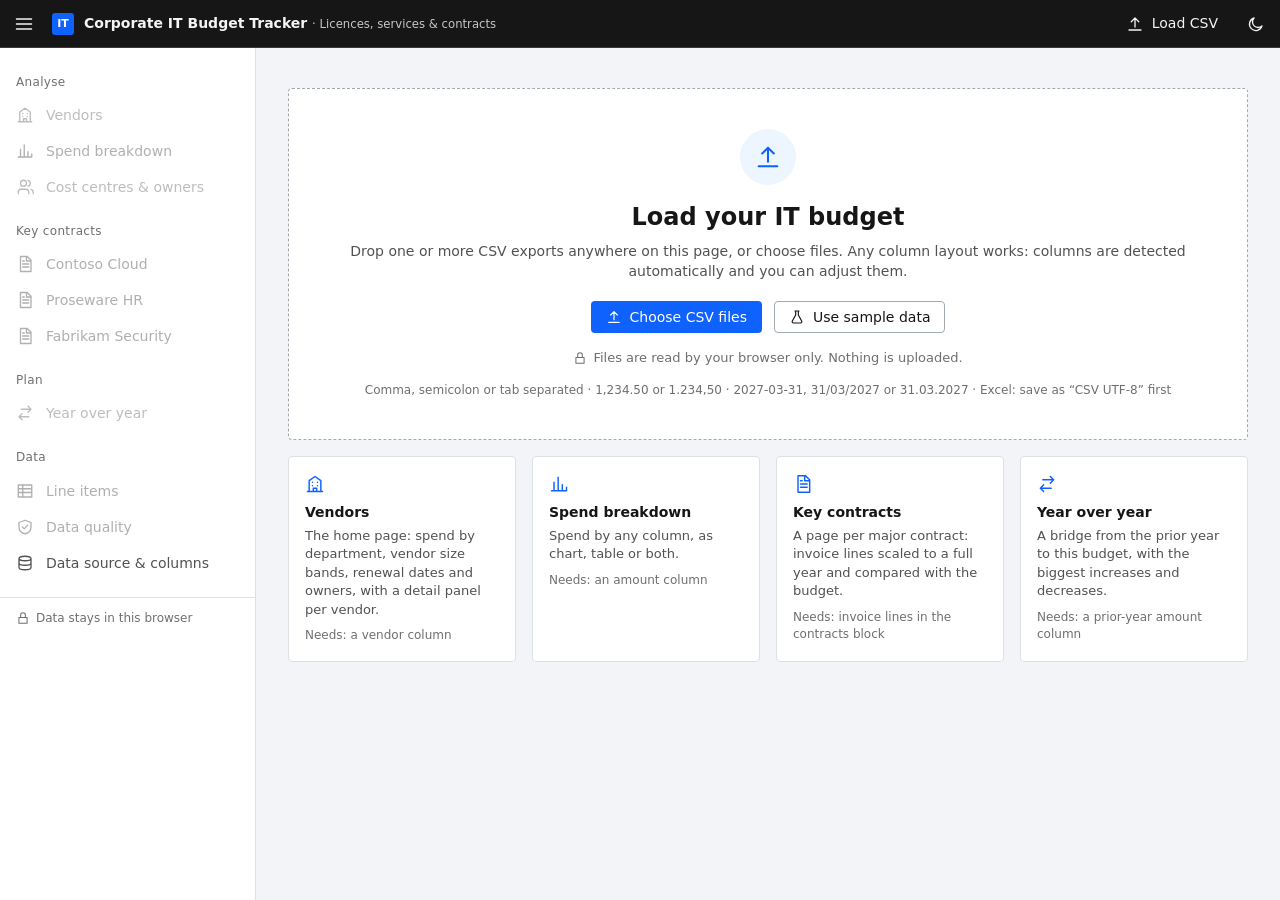
==== projects/it-budget-dashboard/explorer/corporate-it-budget-tracker.html @ 2ced3c6d "feat: make Vendors the home page; rename to Corporate IT Budget Tracker - Remove the Overview, Renew" ====
<!doctype html>
<html lang="en">
<head>
<meta charset="utf-8">
<meta name="viewport" content="width=device-width, initial-scale=1">
<title>Corporate IT Budget Tracker</title>
<meta name="description" content="Explore an IT budget for licences, services and hardware from any CSV, with invoice-based pages for key contracts. Runs entirely in the browser.">
<style>
/* =====================================================================
   Design tokens. Structure follows IBM Carbon (UI shell, data table,
   tags, categorical palette) and Fluent 2 (overlay drawer). No external
   fonts or libraries, so the page works offline on a locked-down network.
   ===================================================================== */
:root {
  --font: "IBM Plex Sans", "Segoe UI", system-ui, -apple-system, Roboto, "Helvetica Neue", Arial, sans-serif;
  --bg:#f2f4f8; --layer:#ffffff; --layer-2:#f6f7f9; --layer-hover:#e8ebef; --selected:#e0e6ee;
  --border:#dde1e6; --border-strong:#a2a9b0; --text:#161616; --text-2:#525252; --text-3:#6f6f6f;
  --primary:#0f62fe; --primary-hover:#0050e6; --primary-weak:#edf5ff; --link:#0f62fe; --on-primary:#ffffff;
  --header:#161616; --header-text:#f4f4f4; --header-2:#c6c6c6; --header-hover:#2c2c2c; --header-border:#393939;
  --nav-bg:#ffffff; --scrim:rgba(22,22,22,.5);
  --bar:#0f62fe; --other:#a8a8a8; --grid:#e8e8e8; --up:#da1e28; --down:#198038;
  --run:#0f62fe; --grow:#8a3ffc; --transform:#007d79; --rgt-ink:#ffffff;
  --c1:#6929c4; --c2:#1192e8; --c3:#005d5d; --c4:#9f1853; --c5:#fa4d56; --c6:#570408; --c7:#198038; --c8:#002d9c;
  --c9:#ee538b; --c10:#b28600; --c11:#009d9a; --c12:#012749; --c13:#8a3800; --c14:#a56eff;
  --urg-passed:#da1e28; --urg-30:#eb6200; --urg-60:#d2a106; --urg-90:#8d8d8d; --urg-later:#78a9ff;
  --tag-red-bg:#ffd7d9; --tag-red:#a2191f; --tag-orange-bg:#ffe2cc; --tag-orange:#8a3800;
  --tag-yellow-bg:#fcf4d6; --tag-yellow:#684e00; --tag-green-bg:#defbe6; --tag-green:#0e6027;
  --tag-blue-bg:#d0e2ff; --tag-blue:#0043ce; --tag-gray-bg:#e0e0e0; --tag-gray:#393939;
  --tag-purple-bg:#e8daff; --tag-purple:#6929c4;
  --shadow-drawer:-8px 0 24px rgba(0,0,0,.18); --radius:4px; color-scheme:light;
}
@media (prefers-color-scheme: dark) { :root:not([data-theme="light"]) {
  --bg:#161616; --layer:#262626; --layer-2:#2e2e2e; --layer-hover:#333333; --selected:#393939;
  --border:#393939; --border-strong:#6f6f6f; --text:#f4f4f4; --text-2:#c6c6c6; --text-3:#8d8d8d;
  --primary:#0f62fe; --primary-hover:#0353e9; --primary-weak:#0b2350; --link:#78a9ff;
  --header:#161616; --header-border:#393939; --nav-bg:#1e1e1e; --scrim:rgba(0,0,0,.6);
  --bar:#4589ff; --other:#6f6f6f; --grid:#333333; --up:#fa4d56; --down:#42be65;
  --run:#78a9ff; --grow:#be95ff; --transform:#3ddbd9; --rgt-ink:#161616;
  --c1:#8a3ffc; --c2:#33b1ff; --c3:#08bdba; --c4:#ff7eb6; --c5:#fa4d56; --c6:#d4bbff; --c7:#6fdc8c; --c8:#4589ff;
  --c9:#d12771; --c10:#d2a106; --c11:#007d79; --c12:#bae6ff; --c13:#ba4e00; --c14:#be95ff;
  --urg-later:#4589ff;
  --tag-red-bg:#a2191f; --tag-red:#ffd7d9; --tag-orange-bg:#8a3800; --tag-orange:#ffe2cc;
  --tag-yellow-bg:#684e00; --tag-yellow:#fcf4d6; --tag-green-bg:#0e6027; --tag-green:#defbe6;
  --tag-blue-bg:#0043ce; --tag-blue:#d0e2ff; --tag-gray-bg:#525252; --tag-gray:#f4f4f4;
  --tag-purple-bg:#6929c4; --tag-purple:#e8daff; --shadow-drawer:-8px 0 24px rgba(0,0,0,.5); color-scheme:dark; } }
:root[data-theme="dark"] {
  --bg:#161616; --layer:#262626; --layer-2:#2e2e2e; --layer-hover:#333333; --selected:#393939;
  --border:#393939; --border-strong:#6f6f6f; --text:#f4f4f4; --text-2:#c6c6c6; --text-3:#8d8d8d;
  --primary:#0f62fe; --primary-hover:#0353e9; --primary-weak:#0b2350; --link:#78a9ff;
  --header:#161616; --header-border:#393939; --nav-bg:#1e1e1e; --scrim:rgba(0,0,0,.6);
  --bar:#4589ff; --other:#6f6f6f; --grid:#333333; --up:#fa4d56; --down:#42be65;
  --run:#78a9ff; --grow:#be95ff; --transform:#3ddbd9; --rgt-ink:#161616;
  --c1:#8a3ffc; --c2:#33b1ff; --c3:#08bdba; --c4:#ff7eb6; --c5:#fa4d56; --c6:#d4bbff; --c7:#6fdc8c; --c8:#4589ff;
  --c9:#d12771; --c10:#d2a106; --c11:#007d79; --c12:#bae6ff; --c13:#ba4e00; --c14:#be95ff;
  --urg-later:#4589ff;
  --tag-red-bg:#a2191f; --tag-red:#ffd7d9; --tag-orange-bg:#8a3800; --tag-orange:#ffe2cc;
  --tag-yellow-bg:#684e00; --tag-yellow:#fcf4d6; --tag-green-bg:#0e6027; --tag-green:#defbe6;
  --tag-blue-bg:#0043ce; --tag-blue:#d0e2ff; --tag-gray-bg:#525252; --tag-gray:#f4f4f4;
  --tag-purple-bg:#6929c4; --tag-purple:#e8daff; --shadow-drawer:-8px 0 24px rgba(0,0,0,.5); color-scheme:dark; }

* { box-sizing:border-box; }
html, body { height:100%; }
body { margin:0; background:var(--bg); color:var(--text); font:14px/1.43 var(--font); font-variant-numeric:tabular-nums; -webkit-text-size-adjust:100%; }
button, input, select { font:inherit; color:inherit; }
button { cursor:pointer; }
a { color:var(--link); text-decoration:none; } a:hover { text-decoration:underline; }
:focus-visible { outline:2px solid var(--primary); outline-offset:-2px; }
[hidden] { display:none !important; }
.icon { flex:none; vertical-align:middle; }

/* ---------- shell ---------- */
.shell { display:grid; grid-template-rows:48px minmax(0,1fr); grid-template-columns:256px minmax(0,1fr); height:100vh; }
body.nav-collapsed .shell { grid-template-columns:48px minmax(0,1fr); }
.topbar { grid-column:1 / -1; display:flex; align-items:center; background:var(--header); color:var(--header-text); border-bottom:1px solid var(--header-border); min-width:0; }
.tb-btn { height:48px; min-width:48px; display:inline-flex; align-items:center; justify-content:center; gap:8px; background:none; border:0; color:var(--header-text); padding:0 14px; }
.tb-btn:hover { background:var(--header-hover); }
.tb-btn:focus-visible { outline:2px solid #fff; outline-offset:-2px; }
.brand { display:flex; align-items:center; gap:10px; padding:0 16px 0 4px; font-weight:600; white-space:nowrap; min-width:0; overflow:hidden; }
.brand-mark { width:22px; height:22px; border-radius:3px; background:var(--primary); display:grid; place-items:center; font-size:11px; font-weight:700; color:#fff; flex:none; }
.brand small { font-weight:400; color:var(--header-2); }
.dataset { display:flex; align-items:center; gap:8px; min-width:0; padding:0 16px; border-left:1px solid var(--header-border); height:100%; color:var(--header-2); font-size:13px; }
.dataset span { overflow:hidden; text-overflow:ellipsis; white-space:nowrap; }
.tb-spacer { flex:1; }

.sidenav { grid-row:2; background:var(--nav-bg); border-right:1px solid var(--border); overflow-y:auto; overflow-x:hidden; padding:8px 0 16px; }
.nav-group { margin-top:12px; }
.nav-h { font-size:12px; color:var(--text-3); padding:6px 16px; letter-spacing:.32px; white-space:nowrap; }
.nav-a { position:relative; display:flex; align-items:center; gap:12px; height:36px; padding:0 16px; color:var(--text-2); text-decoration:none !important; white-space:nowrap; }
.nav-a:hover { background:var(--layer-hover); color:var(--text); }
.nav-a[aria-current="page"] { background:var(--selected); color:var(--text); font-weight:600; }
.nav-a[aria-current="page"]::before { content:""; position:absolute; left:0; top:0; bottom:0; width:3px; background:var(--primary); }
.nav-a.muted { color:var(--text-3); }
.nav-a.disabled { pointer-events:none; opacity:.45; }
.nav-a .nav-l { flex:1; overflow:hidden; text-overflow:ellipsis; }
.nav-badge { font-size:11px; font-weight:600; min-width:20px; height:18px; padding:0 6px; border-radius:9px; display:inline-grid; place-items:center; background:var(--tag-gray-bg); color:var(--tag-gray); }
.nav-badge.red { background:var(--urg-passed); color:#fff; }
body.nav-collapsed .nav-h, body.nav-collapsed .nav-l, body.nav-collapsed .nav-badge { display:none; }
body.nav-collapsed .nav-a { padding:0; justify-content:center; }
.nav-foot { border-top:1px solid var(--border); margin-top:16px; padding:12px 16px; font-size:12px; color:var(--text-3); display:flex; gap:6px; align-items:center; }
body.nav-collapsed .nav-foot { display:none; }
.nav-scrim { display:none; }

.main { grid-row:2; overflow:auto; min-width:0; }
.page { max-width:1480px; margin:0 auto; padding:16px 32px 48px; }

@media (max-width:1055px) {
  .shell, body.nav-collapsed .shell { grid-template-columns:minmax(0,1fr); }
  .sidenav { position:fixed; top:48px; bottom:0; left:0; width:256px; z-index:40; transform:translateX(-100%); transition:transform .18s ease; }
  body.nav-open .sidenav { transform:none; box-shadow:8px 0 24px rgba(0,0,0,.2); }
  body.nav-open .nav-scrim { display:block; position:fixed; inset:48px 0 0 0; background:var(--scrim); z-index:39; }
  body.nav-collapsed .nav-h, body.nav-collapsed .nav-l, body.nav-collapsed .nav-badge { display:revert; }
  body.nav-collapsed .nav-foot { display:flex; }
  body.nav-collapsed .nav-a { padding:0 16px; justify-content:flex-start; }
  .page { padding:12px 16px 40px; }
  .dataset { display:none; }
}
@media (max-width:560px) { .brand small, .tb-label { display:none; } }

/* ---------- page header ---------- */
.crumbs { font-size:12px; color:var(--text-3); display:flex; gap:6px; align-items:center; flex-wrap:wrap; margin:4px 0 6px; }
.crumbs a { color:var(--text-2); }
.page-head { display:flex; justify-content:space-between; align-items:flex-end; gap:16px; flex-wrap:wrap; margin-bottom:12px; }
.page-t { font-size:24px; line-height:32px; font-weight:600; margin:0; }
.page-s { color:var(--text-2); margin:4px 0 0; max-width:900px; }
.page-a { display:flex; gap:8px; flex-wrap:wrap; }

/* ---------- buttons, inputs, tags ---------- */
.btn { display:inline-flex; align-items:center; gap:8px; height:32px; padding:0 14px; border-radius:var(--radius); border:1px solid transparent; font-size:14px; white-space:nowrap; text-decoration:none !important; }
.btn.primary { background:var(--primary); color:var(--on-primary); }
.btn.primary:hover { background:var(--primary-hover); }
.btn.secondary { background:var(--layer); border-color:var(--border-strong); color:var(--text); }
.btn.secondary:hover { background:var(--layer-hover); }
.btn.ghost { background:none; color:var(--link); padding:0 10px; }
.btn.ghost:hover { background:var(--layer-hover); }
.btn.sm { height:26px; padding:0 10px; font-size:13px; }
.btn:disabled { opacity:.45; cursor:not-allowed; }
.icon-btn { width:32px; height:32px; display:inline-grid; place-items:center; border:0; background:none; border-radius:var(--radius); color:var(--text-2); }
.icon-btn:hover:not(:disabled) { background:var(--layer-hover); color:var(--text); }
.icon-btn:disabled { opacity:.35; cursor:not-allowed; }
.select, .input { height:32px; border:1px solid var(--border); border-bottom-color:var(--border-strong); background:var(--layer-2); border-radius:2px; padding:0 8px; min-width:0; width:100%; color:var(--text); }
.select:hover, .input:hover { background:var(--layer-hover); }
.input-icon { position:relative; display:block; }
.input-icon .icon { position:absolute; left:8px; top:8px; color:var(--text-3); pointer-events:none; }
.input-icon .input { padding-left:30px; }
.tag { display:inline-flex; align-items:center; gap:4px; height:20px; padding:0 8px; border-radius:10px; font-size:12px; font-weight:500; white-space:nowrap; background:var(--tag-gray-bg); color:var(--tag-gray); }
.tag.red { background:var(--tag-red-bg); color:var(--tag-red); } .tag.orange { background:var(--tag-orange-bg); color:var(--tag-orange); }
.tag.yellow { background:var(--tag-yellow-bg); color:var(--tag-yellow); } .tag.green { background:var(--tag-green-bg); color:var(--tag-green); }
.tag.blue { background:var(--tag-blue-bg); color:var(--tag-blue); } .tag.purple { background:var(--tag-purple-bg); color:var(--tag-purple); }
.seg { display:inline-flex; border:1px solid var(--border-strong); border-radius:var(--radius); overflow:hidden; flex-wrap:wrap; }
.seg button { border:0; background:var(--layer); height:30px; padding:0 12px; font-size:13px; color:var(--text-2); border-right:1px solid var(--border); }
.seg button:last-child { border-right:0; }
.seg button:hover { background:var(--layer-hover); }
.seg button[aria-pressed="true"] { background:var(--primary-weak); color:var(--link); font-weight:600; box-shadow:inset 0 -2px 0 var(--primary); }
.seg .n { color:var(--text-3); font-weight:400; margin-left:6px; }
.tabs { display:flex; border-bottom:1px solid var(--border); margin-bottom:16px; overflow-x:auto; }
.tabs button { background:none; border:0; height:40px; padding:0 16px; color:var(--text-2); border-bottom:2px solid transparent; margin-bottom:-1px; white-space:nowrap; }
.tabs button:hover { color:var(--text); background:var(--layer-hover); }
.tabs button[aria-selected="true"] { color:var(--text); font-weight:600; border-bottom-color:var(--primary); }
.swatch { display:inline-block; width:10px; height:10px; border-radius:2px; flex:none; }
.dot-sw { display:inline-block; width:10px; height:10px; border-radius:50%; flex:none; }
.sw-label { display:inline-flex; gap:6px; align-items:center; }

/* ---------- filter bar (Fiori-style filter header) ---------- */
.filterbar { position:sticky; top:0; z-index:10; background:var(--bg); padding:10px 0 12px; margin-bottom:16px; border-bottom:1px solid var(--border); }
.fb-row { display:grid; grid-template-columns:repeat(auto-fit, minmax(150px, 1fr)); gap:8px 12px; align-items:end; }
.fb-field { display:flex; flex-direction:column; gap:4px; min-width:0; }
.fb-l { font-size:12px; color:var(--text-2); overflow:hidden; text-overflow:ellipsis; white-space:nowrap; }
.fb-search { grid-column:span 2; }
.fb-actions { display:flex; gap:4px; align-items:center; }
.fb-chips { display:flex; flex-wrap:wrap; gap:6px; margin-top:10px; align-items:center; font-size:12px; color:var(--text-3); }
.chip { display:inline-flex; align-items:center; gap:6px; height:24px; padding:0 4px 0 10px; border-radius:12px; background:var(--tag-blue-bg); color:var(--tag-blue); border:0; font-size:12px; }
.chip .x { display:inline-grid; place-items:center; width:18px; height:18px; border-radius:50%; }
.chip:hover .x { background:rgba(0,0,0,.12); }
@media (max-width:640px) { .fb-search { grid-column:1 / -1; } .filterbar { position:static; } }

/* ---------- cards, KPIs ---------- */
.grid { display:grid; gap:16px; margin-bottom:16px; }
.g2 { grid-template-columns:repeat(auto-fit, minmax(min(100%, 480px), 1fr)); }
.card { background:var(--layer); border:1px solid var(--border); border-radius:var(--radius); min-width:0; display:flex; flex-direction:column; }
.grid > .card, .grid > section { min-width:0; }
.card + .card { margin-top:16px; }
.grid > .card + .card { margin-top:0; }
.card-h { display:flex; justify-content:space-between; align-items:flex-start; gap:12px; padding:14px 16px 0; }
.card-t { font-size:16px; line-height:22px; font-weight:600; margin:0; }
.card-s { font-size:12px; color:var(--text-3); margin:2px 0 0; }
.card-a { display:flex; gap:8px; align-items:center; flex-wrap:wrap; }
.card-b { padding:12px 16px 16px; flex:1; min-width:0; }
.card-b.flush { padding:12px 0 0; }
.card-f { border-top:1px solid var(--border); padding:10px 16px; font-size:13px; display:flex; justify-content:flex-end; gap:8px; align-items:center; }
.link { display:inline-flex; align-items:center; gap:4px; }

.kpis { display:grid; grid-template-columns:repeat(auto-fit, minmax(200px, 1fr)); gap:16px; margin-bottom:16px; }
.kpi { background:var(--layer); border:1px solid var(--border); border-radius:var(--radius); padding:14px 16px 12px; position:relative; min-width:0; display:flex; flex-direction:column; overflow:hidden; }
.kpi::before { content:""; position:absolute; left:0; top:0; right:0; height:3px; background:var(--kpi-accent, transparent); }
.kpi.alert { --kpi-accent:var(--urg-passed); }
.kpi-l { font-size:12px; color:var(--text-2); display:flex; justify-content:space-between; gap:6px; }
.kpi-v { font-size:28px; line-height:36px; font-weight:600; margin:4px 0 2px; overflow-wrap:anywhere; }
.kpi-m { display:flex; gap:8px; align-items:center; flex-wrap:wrap; font-size:12px; color:var(--text-3); min-height:20px; }
a.kpi { color:inherit; text-decoration:none; } a.kpi:hover { border-color:var(--border-strong); background:var(--layer-2); }

/* ---------- bars ---------- */
.hbars { display:grid; gap:2px; }
.hb { display:grid; grid-template-columns:minmax(90px, 30%) minmax(40px,1fr) 92px 42px; align-items:center; gap:10px; background:none; border:0; padding:4px 6px; border-radius:2px; text-align:left; width:100%; min-height:28px; }
button.hb:hover { background:var(--layer-hover); }
.hb.active { background:var(--primary-weak); box-shadow:inset 3px 0 0 var(--primary); }
.hb-name { overflow:hidden; text-overflow:ellipsis; white-space:nowrap; font-size:13px; }
button.hb-name { background:none; border:0; padding:0; text-align:left; color:var(--link); }
.hb-track { height:12px; background:var(--layer-2); overflow:hidden; display:flex; }
.hb-fill { display:block; height:100%; background:var(--bar); flex:none; }
.hb.static .hb-fill { background:var(--other); }
.hb-val { text-align:right; font-size:13px; }
.hb-pct { text-align:right; font-size:12px; color:var(--text-3); }
.stack { display:flex; height:12px; overflow:hidden; background:var(--layer-2); width:100%; }
.stack span { display:block; height:100%; min-width:0; }
.stack.tall { height:20px; }
.stack.mini { height:8px; width:96px; display:inline-flex; vertical-align:middle; }
.stack-seg:hover, .stack-seg:focus { filter:brightness(1.15); outline:none; }
.legend { display:flex; flex-wrap:wrap; gap:6px 16px; font-size:12px; color:var(--text-2); margin-bottom:10px; align-items:center; }
.legend > span { display:inline-flex; align-items:center; gap:6px; }
.empty-mini { color:var(--text-3); font-size:13px; padding:12px 0; }
@media (max-width:640px) { .hb { grid-template-columns:minmax(80px, 38%) 1fr 84px; } .hb-pct { display:none; } }

/* ---------- charts ---------- */
.chart { width:100%; overflow-x:auto; }
.chart svg { display:block; width:100%; height:auto; min-width:560px; }
.chart.small svg { min-width:0; }
svg text { fill:var(--text-3); font-size:11px; font-family:var(--font); }
svg .gridline { stroke:var(--grid); }
svg .axis { stroke:var(--border-strong); }
svg .today { stroke:var(--text); stroke-dasharray:3 3; }
svg .today-label { fill:var(--text); font-weight:600; }
svg .bar-label { fill:var(--text-2); font-weight:600; }
svg .connector { stroke:var(--text-3); stroke-dasharray:2 2; }
svg .ref { stroke:var(--text-3); stroke-dasharray:4 3; }
svg .line { fill:none; stroke:var(--text); stroke-width:2; }
svg .line-pt { fill:var(--layer); stroke:var(--text); stroke-width:1.5; }
svg .dot { stroke:var(--layer); stroke-width:1.5; cursor:pointer; }
svg .dot:hover, svg .dot:focus { stroke:var(--text); outline:none; }
svg [tabindex]:focus { outline:none; stroke:var(--text); stroke-width:1.5; }
svg rect[tabindex] { cursor:pointer; }

/* ---------- data table (Carbon-style) ---------- */
.dt-wrap { overflow:auto; max-height:var(--dt-max, none); border-top:1px solid var(--border); }
table.dt { border-collapse:separate; border-spacing:0; width:100%; font-size:13px; }
.dt th { position:sticky; top:0; z-index:2; background:var(--layer-2); color:var(--text); font-weight:600; text-align:left; height:36px; padding:0 12px; border-bottom:1px solid var(--border); white-space:nowrap; }
.dt td { padding:10px 12px; border-bottom:1px solid var(--border); vertical-align:top; }
.dt.compact td { padding:6px 12px; }
.dt tbody tr:hover td { background:var(--layer-hover); }
.dt tr.clickable { cursor:pointer; }
.dt tr.clickable:focus-visible { outline:2px solid var(--primary); outline-offset:-2px; }
.dt tr.hl td { background:var(--tag-yellow-bg); }
.dt tfoot td { position:sticky; bottom:0; background:var(--layer-2); font-weight:600; border-top:1px solid var(--border-strong); border-bottom:0; height:36px; padding:0 12px; white-space:nowrap; }
.dt .num { text-align:right; white-space:nowrap; }
.dt .strong { font-weight:600; }
.dt .muted, .muted { color:var(--text-3); }
.dt .wrap { min-width:180px; }
.dt .sort { background:none; border:0; padding:0; font-weight:600; display:inline-flex; gap:4px; align-items:center; color:inherit; }
.dt .sort::after { content:"⇅"; font-size:11px; color:var(--text-3); }
.dt .sort[aria-sort="ascending"]::after { content:"↑"; color:var(--text); }
.dt .sort[aria-sort="descending"]::after { content:"↓"; color:var(--text); }
.dt .empty-cell { text-align:center; color:var(--text-3); padding:24px; }
.heat { position:relative; display:block; }
.heat > i { position:absolute; inset:-3px -6px; background:var(--primary); border-radius:2px; pointer-events:none; }
.heat > span { position:relative; }
.table-bar { display:flex; justify-content:space-between; align-items:center; gap:12px; flex-wrap:wrap; padding:0 16px 12px; font-size:13px; color:var(--text-2); }
.pager { display:flex; align-items:center; gap:8px; justify-content:flex-end; padding:8px 16px; border-top:1px solid var(--border); font-size:13px; color:var(--text-2); flex-wrap:wrap; }
.pager .select { width:auto; height:28px; }


/* ---------- drawer (Fluent 2 overlay drawer) ---------- */
.scrim { position:fixed; inset:0; background:var(--scrim); z-index:60; }
.drawer { position:fixed; top:0; right:0; bottom:0; width:min(560px, 100vw); background:var(--layer); z-index:61; display:flex; flex-direction:column; box-shadow:var(--shadow-drawer); animation:slidein .18s ease; }
@keyframes slidein { from { transform:translateX(24px); opacity:.6; } to { transform:none; opacity:1; } }
.drawer-h { display:flex; justify-content:space-between; align-items:flex-start; gap:12px; padding:16px 16px 12px 24px; border-bottom:1px solid var(--border); }
.drawer-t { margin:0; font-size:20px; line-height:28px; font-weight:600; }
.drawer-s { margin:2px 0 0; color:var(--text-2); font-size:13px; }
.drawer-b { flex:1; overflow-y:auto; padding:16px 24px 24px; }
.drawer-f { display:flex; gap:8px; justify-content:flex-end; padding:12px 24px; border-top:1px solid var(--border); background:var(--layer-2); flex-wrap:wrap; }
.d-sec { margin-top:20px; }
.d-sec h3 { font-size:14px; font-weight:600; margin:0 0 8px; }
.stats { display:grid; grid-template-columns:repeat(auto-fit, minmax(120px, 1fr)); gap:1px; background:var(--border); border:1px solid var(--border); }
.stat { background:var(--layer); padding:10px 12px; }
.stat-l { font-size:12px; color:var(--text-3); }
.stat-v { font-size:18px; font-weight:600; margin-top:2px; }
dl.kv { display:grid; grid-template-columns:minmax(120px, 40%) 1fr; margin:0; font-size:13px; }
dl.kv dt, dl.kv dd { padding:6px 0; border-bottom:1px solid var(--border); margin:0; }
dl.kv dt { color:var(--text-2); padding-right:12px; }
dl.kv dd { overflow-wrap:anywhere; }

/* ---------- vendors ---------- */
.owner-chip { display:inline-flex; align-items:center; gap:6px; height:22px; padding:0 9px 0 7px; border-radius:11px; font-size:12px; font-weight:500; white-space:nowrap; max-width:220px; overflow:hidden; text-overflow:ellipsis;
  background:color-mix(in srgb, var(--oc) 16%, var(--layer)); border:1px solid color-mix(in srgb, var(--oc) 45%, var(--layer)); color:var(--text); }
.owner-cell { display:inline-flex; gap:6px; align-items:center; }
.donut-wrap { display:grid; grid-template-columns:176px minmax(0, 1fr); gap:16px; align-items:center; }
.donut-wrap .dt-wrap { border-top:0; }
#v-fn-table td, #v-fn-table th { padding-left:8px; padding-right:8px; }
.donut { width:176px; height:176px; display:block; }
.donut .slice { stroke:var(--layer); stroke-width:1.5; cursor:pointer; }
.donut .slice:hover, .donut .slice:focus { filter:brightness(1.12); outline:none; stroke:var(--text); }
.donut .donut-v { fill:var(--text); font-size:20px; font-weight:600; }
.donut .donut-l { fill:var(--text-3); font-size:12px; }
@media (max-width:640px) { .donut-wrap { grid-template-columns:1fr; justify-items:center; } .donut-wrap .dt-wrap { width:100%; } }
.bands { display:grid; gap:2px; font-size:13px; }
.band-row { display:grid; grid-template-columns:minmax(110px, 30%) 64px minmax(0, 1fr) 52px; gap:10px; align-items:center; background:none; border:0; border-radius:2px; padding:7px 6px; text-align:left; width:100%; color:inherit; }
button.band-row:hover:not(:disabled) { background:var(--layer-hover); }
button.band-row:disabled { cursor:default; opacity:.6; }
.band-row .num { text-align:right; }
.band-h { font-size:12px; color:var(--text-3); padding-top:0; }
.band-bar { display:grid; grid-template-columns:minmax(40px, 1fr) 92px; gap:10px; align-items:center; }
.band-bar .hb-track { height:14px; }

/* ---------- key contracts ---------- */
.kpis.dense { grid-template-columns:repeat(3, minmax(0, 1fr)); }
@media (max-width:900px) { .kpis.dense { grid-template-columns:repeat(auto-fit, minmax(160px, 1fr)); } }
.ct-cmp { display:grid; grid-template-columns:minmax(80px, 24%) minmax(40px, 1fr) 104px; gap:10px 12px; align-items:center; font-size:13px; }
.ct-cmp .hb-track { height:20px; }
.ct-cmp .hb-val { font-weight:600; }
.ct-gap { margin-top:10px; font-size:13px; color:var(--text-2); }
.ct-fx { display:flex; gap:12px; align-items:flex-end; flex-wrap:wrap; margin-top:16px; padding-top:12px; border-top:1px solid var(--border); }
.ct-fx .fb-field { width:220px; }
.ct-fx .helper { white-space:normal; }
.ct-notes { margin:0; padding-left:18px; font-size:13px; color:var(--text-2); }
.ct-notes li + li { margin-top:6px; }
.ct-bars .hb { grid-template-columns:minmax(110px, 42%) minmax(40px, 1fr) 92px 42px; }
@media (max-width:640px) { .ct-bars .hb { grid-template-columns:minmax(80px, 42%) 1fr 84px; } }
.dt tr.ended td { color:var(--text-3); }
#ct-lines td, #ct-lines th { padding-left:9px; padding-right:9px; }
.sub-h { font-size:13px; font-weight:600; margin:16px 16px 8px; }

/* ---------- landing / empty states ---------- */
.landing { max-width:980px; margin:24px auto; }
.hero { background:var(--layer); border:1px dashed var(--border-strong); border-radius:var(--radius); padding:40px 32px; text-align:center; }
body.dragging .hero { border-color:var(--primary); background:var(--primary-weak); }
.hero-icon { width:56px; height:56px; border-radius:50%; background:var(--primary-weak); color:var(--primary); display:grid; place-items:center; margin:0 auto 16px; }
.hero .page-s { margin:8px auto 20px; }
.btn-row { display:flex; gap:12px; justify-content:center; flex-wrap:wrap; }
.privacy { color:var(--text-3); font-size:13px; margin:16px 0 0; display:inline-flex; gap:6px; align-items:center; }
.features { display:grid; grid-template-columns:repeat(auto-fit, minmax(210px, 1fr)); gap:16px; margin-top:16px; }
.feature { background:var(--layer); border:1px solid var(--border); border-radius:var(--radius); padding:16px; }
.feature .icon { color:var(--primary); }
.feature h3 { font-size:14px; margin:8px 0 4px; }
.feature p { margin:0; font-size:13px; color:var(--text-2); }
.feature .needs { margin-top:8px; font-size:12px; color:var(--text-3); }
.empty-state { text-align:center; padding:56px 24px; }
.empty-state .hero-icon { background:var(--layer-2); color:var(--text-3); }
.empty-state h2 { font-size:20px; margin:0 0 6px; font-weight:600; }
.empty-state p { color:var(--text-2); max-width:560px; margin:0 auto 16px; }
.notice { display:flex; gap:10px; align-items:flex-start; padding:10px 14px; border-left:3px solid var(--primary); background:var(--primary-weak); font-size:13px; margin-bottom:16px; }
.notice.warn { border-left-color:var(--urg-60); background:var(--tag-yellow-bg); color:var(--tag-yellow); }

/* ---------- data source form ---------- */
.form-grid { display:grid; grid-template-columns:minmax(140px, 34%) minmax(0,1fr); gap:10px 16px; align-items:start; }
.form-grid > label { font-size:13px; padding-top:6px; }
.form-grid .req::after { content:" *"; color:var(--urg-passed); }
.helper { font-size:12px; color:var(--text-3); margin-top:3px; overflow:hidden; text-overflow:ellipsis; white-space:nowrap; }
.map-cols { display:grid; grid-template-columns:repeat(auto-fit, minmax(min(100%, 440px), 1fr)); gap:10px 32px; }
.action-bar { position:sticky; bottom:0; display:flex; justify-content:flex-end; gap:8px; padding:12px 16px; background:var(--layer); border:1px solid var(--border); border-radius:var(--radius); margin-top:16px; z-index:5; }
.ring text { font-size:22px; font-weight:600; fill:var(--text); }

/* ---------- misc ---------- */
.tooltip { position:fixed; z-index:80; pointer-events:none; background:var(--text); color:var(--bg); padding:8px 10px; border-radius:2px; font-size:12px; max-width:320px; line-height:1.45; box-shadow:0 2px 6px rgba(0,0,0,.2); }
.tooltip b { display:block; font-size:13px; }
.toast { position:fixed; right:16px; bottom:16px; z-index:90; background:var(--text); color:var(--bg); padding:12px 16px; border-left:3px solid var(--down); border-radius:2px; font-size:13px; box-shadow:0 2px 8px rgba(0,0,0,.25); max-width:420px; }
body.dragging::after { content:"Drop CSV files to load"; position:fixed; inset:0; display:grid; place-items:center; font-size:22px; font-weight:600; color:var(--text); background:color-mix(in srgb, var(--bg) 82%, transparent); border:3px dashed var(--primary); z-index:100; pointer-events:none; }
.foot { color:var(--text-3); font-size:12px; margin-top:24px; }
@media print { .topbar, .sidenav, .filterbar, .page-a, .action-bar { display:none !important; } .shell { display:block; height:auto; } .main { overflow:visible; } }
</style>
</head>
<body>
<div class="shell">
  <header class="topbar">
    <button class="tb-btn" type="button" id="nav-toggle" aria-label="Collapse navigation" title="Collapse navigation"></button>
    <div class="brand"><span class="brand-mark" aria-hidden="true">IT</span><span>Corporate IT Budget Tracker <small>· Licences, services &amp; contracts</small></span></div>
    <div class="dataset" id="dataset" hidden></div>
    <div class="tb-spacer"></div>
    <button class="tb-btn" type="button" id="tb-load" title="Load CSV files"></button>
    <button class="tb-btn" type="button" id="tb-theme" aria-label="Switch light or dark theme" title="Switch light or dark theme"></button>
  </header>
  <nav class="sidenav" id="sidenav" aria-label="Side navigation"></nav>
  <div class="nav-scrim" id="nav-scrim"></div>
  <main class="main" id="main" tabindex="-1"></main>
</div>
<div class="scrim" id="scrim" hidden></div>
<aside class="drawer" id="drawer" role="dialog" aria-modal="true" aria-labelledby="drawer-title" hidden></aside>
<div class="tooltip" id="tooltip" role="tooltip" hidden></div>
<div class="toast" id="toast" role="status" hidden></div>
<input type="file" id="file-input" accept=".csv,.txt,.tsv,text/csv" multiple hidden>

<script type="text/plain" id="sample-csv">line_id,vendor,product_or_service,category,cost_pool,tower,cost_centre,owner,business_capability,spend_category,annual_budget,currency,capex_opex,contract_start,contract_end,renewal_date,auto_renew,notice_period_days,billing_frequency,licence_qty,unit_price,prior_year_budget,jan,feb,mar,apr,may,jun,jul,aug,sep,oct,nov,dec,notes
IT-001,Northwind Software,Office productivity suite,Licence,Software,End user,IT-Workplace,Head of Workplace,Enterprise IT,Run,486000,EUR,OPEX,2024-02-29,2027-02-28,2027-03-01,N,30,Annual,1800,270.0,532500,0,0,486000,0,0,0,0,0,0,0,0,0,
IT-002,Northwind Software,Server & database licences,Licence,Software,Infrastructure,IT-Infra,Head of Infrastructure,Enterprise IT,Run,212000,EUR,OPEX,2026-06-15,2027-06-14,2027-06-15,Y,90,Annual,64,3312.5,197000,0,0,0,0,0,212000,0,0,0,0,0,0,
IT-003,Northwind Software,Enterprise support agreement,Service,Outside services,Infrastructure,IT-Infra,Head of Infrastructure,Enterprise IT,Run,95000,EUR,OPEX,2025-02-19,2027-02-18,2027-02-19,Y,60,Annual,,,96500,0,95000,0,0,0,0,0,0,0,0,0,0,
IT-004,Contoso Cloud,IaaS compute & storage commitment,Service,Cloud services,Infrastructure,IT-Infra,Head of Infrastructure,Enterprise IT,Grow,640000,EUR,OPEX,2025-10-24,2027-10-23,2027-10-24,N,60,Monthly,,,709000,,,,,,,,,,,,,3-year commit; true-up in Q4.
IT-005,Contoso Cloud,Managed Kubernetes platform,Service,Cloud services,Application,IT-Apps,Head of Applications,Enterprise IT,Grow,118000,EUR,OPEX,2024-12-09,2027-12-08,2027-12-09,Y,60,Monthly,,,,,,,,,,,,,,,,
IT-006,Fabrikam Security,Endpoint detection & response,Licence,Software,Security,IT-Security,CISO,Enterprise IT,Run,156000,EUR,OPEX,2025-01-31,2027-01-30,2027-01-31,Y,60,Annual,2100,74.29,168500,156000,0,0,0,0,0,0,0,0,0,0,0,
IT-007,Fabrikam Security,Managed SOC service,Service,Outside services,Security,IT-Security,CISO,Enterprise IT,Run,240000,EUR,OPEX,2023-12-31,2026-12-30,2026-12-31,Y,90,Quarterly,,,206500,60000.0,0,0,60000.0,0,0,60000.0,0,0,60000.0,0,0,
IT-008,Fabrikam Security,Annual penetration testing,Service,Outside services,Security,IT-Security,CISO,Enterprise IT,Run,45000,EUR,OPEX,,,,,,One-off,,,48500,0,0,0,0,0,0,0,0,45000,0,0,0,
IT-009,Tailspin Networks,SD-WAN service (32 sites),Service,Telecom,Network,IT-Infra,Network Manager,Enterprise IT,Run,210000,EUR,OPEX,2026-12-02,2027-12-01,2027-12-02,Y,60,Monthly,,,211500,,,,,,,,,,,,,
IT-010,Tailspin Networks,Core switch maintenance,Service,Hardware maintenance,Network,IT-Infra,Network Manager,Enterprise IT,Run,38000,EUR,OPEX,2023-12-21,2026-12-20,2026-12-21,Y,60,Annual,,,33000,,,,,,,,,,,,,
IT-011,Tailspin Networks,Campus Wi-Fi refresh,Hardware,Hardware,Network,IT-Infra,Network Manager,Enterprise IT,Grow,180000,EUR,CAPEX,,,,,,One-off,,,,0,0,180000,0,0,0,0,0,0,0,0,0,
IT-012,Wingtip Telecom,Mobile voice & data plans,Service,Telecom,End user,IT-Workplace,Head of Workplace,Enterprise IT,Run,132000,EUR,OPEX,2024-12-15,2027-12-14,2027-12-15,Y,60,Monthly,950,138.95,137000,,,,,,,,,,,,,
IT-013,Wingtip Telecom,Internet transit & MPLS,Service,Telecom,Network,IT-Infra,Network Manager,Enterprise IT,Run,88000,EUR,OPEX,2026-04-08,2027-04-07,2027-04-08,N,90,Monthly,,,79500,,,,,,,,,,,,,
IT-014,Adatum Analytics,BI platform licences,Licence,Software,Data,IT-Data,Head of Data,Enterprise IT,Grow,74000,EUR,OPEX,2024-09-03,2027-09-02,2027-09-03,N,90,Annual,420,176.19,69000,0,0,0,0,0,0,0,0,74000,0,0,0,
IT-015,Adatum Analytics,Data warehouse consumption,Service,Cloud services,Data,IT-Data,Head of Data,Enterprise IT,Grow,165000,EUR,OPEX,2024-12-08,2026-12-07,2026-12-08,Y,30,Monthly,,,174000,,,,,,,,,,,,,
IT-016,Litware Collaboration,Video conferencing rooms,Licence,Software,End user,IT-Workplace,Head of Workplace,Enterprise IT,Run,42000,EUR,OPEX,2026-10-25,2027-10-24,2027-10-25,Y,30,Annual,60,700.0,38000,0,0,0,0,0,0,0,0,0,42000,0,0,
IT-017,Litware Collaboration,Team chat enterprise plan,Licence,Software,End user,IT-Workplace,,Enterprise IT,Run,58000,EUR,OPEX,2024-01-25,2027-01-24,2027-01-25,N,60,Annual,1800,30,63500,58000,0,0,0,0,0,0,0,0,0,0,0,Owner left the company; needs reassignment.
IT-018,Proseware HR,HR & payroll SaaS,Licence,Software,Application,IT-Apps,Head of Applications,G&A,Run,128000,EUR,OPEX,2025-10-07,2027-10-06,2027-10-07,Y,60,Annual,2000,64.0,144000,0,0,0,0,0,0,0,0,0,128000,0,0,
IT-019,Woodgrove Finance Apps,ERP subscription (Kit Assembly),Licence,Software,Application,IT-Apps,Head of Applications,ERP & Supply Chain,Run,395000,EUR,OPEX,2024-03-31,2027-03-30,2027-03-31,Y,90,Annual,350,1128.57,383500,0,0,395000,0,0,0,0,0,0,0,0,0,
IT-020,Adventure Works Planning,Supply chain planning & routing,Service,Outside services,Application,IT-Apps,Head of Applications,ERP & Supply Chain,Grow,220000,EUR,OPEX,2026-06-02,2027-06-01,2027-06-02,Y,60,Monthly,,,195000,,,,,,,,,,,,,
IT-021,Woodgrove Finance Apps,ERP premium support,Service,Outside services,Application,IT-Apps,Head of Applications,ERP & Supply Chain,Run,61000,EUR,OPEX,2024-09-26,2027-09-25,2027-09-26,Y,30,Annual,,,63500,0,0,0,0,0,0,0,0,61000,0,0,0,
IT-022,Coho Hardware Services,Laptop fleet maintenance,Service,Hardware maintenance,End user,IT-Workplace,Head of Workplace,Enterprise IT,Run,76000,EUR,OPEX,2026-10-13,2027-10-12,2027-10-13,N,90,Annual,,,79500,0,0,0,0,0,0,0,0,0,76000,0,0,
IT-023,Coho Hardware Services,Laptop refresh (25% of fleet),Hardware,Hardware,End user,IT-Workplace,Head of Workplace,Enterprise IT,Grow,310000,EUR,CAPEX,,,,,,One-off,,,281000,0,0,0,0,310000,0,0,0,0,0,0,0,Phased with the 4-year device lifecycle.
IT-024,Coho Hardware Services,Printer managed service,Service,Outside services,End user,,,Enterprise IT,Run,24000,EUR,OPEX,2024-01-05,2027-01-04,2027-01-05,Y,60,Quarterly,,,26500,6000.0,0,0,6000.0,0,0,6000.0,0,0,6000.0,0,0,
IT-025,Fourth Coffee Consulting,IT service desk (outsourced),Service,Outside services,End user,IT-Workplace,Head of Workplace,Enterprise IT,Run,360000,EUR,OPEX,2025-07-05,2027-07-04,2027-07-05,Y,30,Monthly,,,333000,,,,,,,,,,,,,
IT-026,Fourth Coffee Consulting,Architecture advisory retainer,Service,Outside services,Application,IT-Apps,CIO Office,Enterprise IT,Run,48000,EUR,OPEX,2024-05-21,2027-05-20,2027-05-21,Y,30,Quarterly,,,47500,12000.0,0,0,12000.0,0,0,12000.0,0,0,12000.0,0,0,
IT-027,Relecloud Hosting,Colocation (2 racks),Service,Outside services,Infrastructure,IT-Infra,Head of Infrastructure,Enterprise IT,Run,72000,EUR,OPEX,2025-12-03,2026-12-02,2026-12-03,Y,90,Monthly,,,69500,,,,,,,,,,,,,
IT-028,Relecloud Hosting,Disaster recovery site,Service,Cloud services,Infrastructure,IT-Infra,Head of Infrastructure,Enterprise IT,Run,96000,EUR,OPEX,2026-04-17,2027-04-16,2027-04-17,Y,30,Monthly,,,89000,,,,,,,,,,,,,
IT-029,VanArsdel Monitoring,APM & observability platform,Licence,Software,Infrastructure,IT-Infra,Head of Infrastructure,Enterprise IT,Run,138000,EUR,OPEX,2026-03-31,2027-03-30,2027-03-31,Y,60,Annual,,,142000,0,0,138000,0,0,0,0,0,0,0,0,0,
IT-030,VanArsdel Monitoring,Log management ingestion,Service,Cloud services,Infrastructure,IT-Infra,Head of Infrastructure,Enterprise IT,Run,54000,EUR,OPEX,2026-04-18,2027-04-17,2027-04-18,Y,60,Monthly,,,56500,,,,,,,,,,,,,
IT-031,Lamna Backup,Backup & recovery licences,Licence,Software,Infrastructure,IT-Infra,Head of Infrastructure,Enterprise IT,Run,67000,EUR,OPEX,2024-09-30,2026-09-29,2026-09-30,Y,60,Annual,,,73500,,,,,,,,,,,,,
IT-032,Trey Research,Analyst research subscription,Licence,Outside services,Application,IT-Apps,CIO Office,Enterprise IT,Grow,39000,EUR,OPEX,2025-12-10,2026-12-09,2026-12-10,N,90,Annual,3,13000.0,44000,,,,,,,,,,,,,
IT-033,Graphic Design Institute,Design software seats,Licence,Software,End user,IT-Workplace,,Commercial,Run,26000,EUR,OPEX,2025-03-08,2027-03-07,2027-03-08,Y,60,Annual,40,650.0,24000,0,0,26000,0,0,0,0,0,0,0,0,0,
IT-034,Alpine Identity,Identity & access management,Licence,Software,Security,IT-Security,CISO,Enterprise IT,Run,112000,EUR,OPEX,2024-01-01,2026-12-31,2027-01-01,Y,90,Annual,2100,53.33,122000,112000,0,0,0,0,0,0,0,0,0,0,0,
IT-035,Alpine Identity,Privileged access management,Licence,Software,Security,IT-Security,CISO,Enterprise IT,Run,48000,EUR,OPEX,2023-12-24,2026-12-23,2026-12-24,Y,30,Annual,80,600.0,,,,,,,,,,,,,,
IT-036,Humongous Code,Developer tooling & CI seats,Licence,Software,Application,IT-Apps,Head of Applications,Enterprise IT,Run,52000,EUR,OPEX,2026-02-27,2027-02-26,2027-02-27,Y,30,Annual,160,325.0,53500,0,52000,0,0,0,0,0,0,0,0,0,0,
IT-037,Humongous Code,Source code security scanning,Licence,Software,Security,IT-Security,CISO,Enterprise IT,Run,34000,EUR,OPEX,2024-10-21,2027-10-20,2027-10-21,Y,60,Annual,160,212.5,,0,0,0,0,0,0,0,0,0,34000,0,0,
IT-038,Datum Contact Centre,Contact centre platform,Licence,Software,Application,IT-Apps,Head of Applications,Commercial,Run,142000,EUR,OPEX,2026-11-13,2027-11-12,2027-11-13,N,30,Annual,180,788.89,124500,0,0,0,0,0,0,0,0,0,0,142000,0,
IT-039,Lucerne Legal Tech,Contract management system,Licence,Software,Application,IT-Apps,Head of Applications,G&A,Run,36000,EUR,OPEX,2025-11-19,2027-11-18,2027-11-19,N,90,Annual,60,600.0,35500,0,0,0,0,0,0,0,0,0,0,36000,0,
IT-040,Litware Collaboration,Legacy phone system maintenance,Service,Hardware maintenance,Network,IT-Infra,Network Manager,Enterprise IT,Run,0,EUR,OPEX,,,,,,Annual,,,41000,,,,,,,,,,,,,Cancelled: not renewing.
IT-041,Tailspin Networks,Legacy firewall support,Service,Hardware maintenance,Security,IT-Security,CISO,Enterprise IT,Run,0,EUR,OPEX,,,,,,Annual,,,22000,,,,,,,,,,,,,Cancelled: not renewing.
IT-042,Southridge AI,Enterprise AI search & governance,Service,Cloud services,Application,IT-Apps,CIO Office,Enterprise IT,Transform,180000,EUR,OPEX,2026-09-30,2027-09-29,2027-09-30,N,30,Annual,,,0,0,0,0,0,0,0,0,0,180000,0,0,0,Strategic deployment for contextual knowledge search.
IT-043,Wide World Revenue AI,Revenue intelligence (AI),Licence,Software,Application,IT-Apps,Head of Applications,Commercial,Transform,120000,EUR,OPEX,2026-08-15,2027-08-14,2027-08-15,N,30,Annual,,,0,0,0,0,0,0,0,0,120000,0,0,0,0,Sales intelligence.</script>
<!-- Key contracts: one page per contract, built from its invoice lines. Each line is scaled to a full year
     from its service period (1 month ×12, a quarter ×4, a year ×1) and compared with the budget lines whose
     vendor matches "match". The contracts below are FICTIONAL, to go with the fictional sample data. -->
<script type="application/json" id="contracts-json">
{ "contracts": [
  { "id": "contoso", "name": "Contoso Cloud", "match": "^contoso cloud$", "currency": "EUR",
    "warning": "Sample contract: every figure on this page is fictional.",
    "notes": ["Consumption billing: the run-rate assumes October usage continues for the whole year.",
              "The budget includes a Q4 true-up on the 3-year commitment that is not on this invoice."],
    "invoices": [ { "ref": "INV-C-2026-10", "from": "2026-10-01", "to": "2026-10-31", "vat": 0, "vatLabel": "reverse charge", "total": 56500.00,
      "lines": [
        { "product": "Reserved compute capacity", "qty": 120, "unit": "vCPU", "kind": "Compute", "amount": 26400.00 },
        { "product": "Block storage", "qty": 180, "unit": "TB", "kind": "Storage", "amount": 9000.00 },
        { "product": "Object storage & backup", "qty": 400, "unit": "TB", "kind": "Storage", "amount": 6800.00 },
        { "product": "Network egress", "kind": "Network", "amount": 2150.00 },
        { "product": "Managed Kubernetes clusters", "qty": 6, "unit": "clusters", "kind": "Platform", "amount": 7200.00 },
        { "product": "Enterprise support plan", "qty": 1, "kind": "Support", "amount": 4950.00 } ] },
      { "ref": "Quote CQ-2025 (replaced)", "short": "CQ-2025", "from": "2025-10-24", "to": "2026-10-23", "status": "superseded", "statusNote": "Replaced by the 3-year commitment.", "total": 300000.00,
      "lines": [
        { "product": "Reserved compute capacity (old rate)", "qty": 100, "unit": "vCPU", "kind": "Compute", "amount": 300000.00 } ] } ] },
  { "id": "proseware", "name": "Proseware HR", "match": "^proseware hr$", "currency": "EUR",
    "term": { "from": "2025-10-07", "to": "2027-10-06" },
    "notes": ["One fee covers every module for up to 2,000 employees."],
    "invoices": [ { "ref": "PW-2026", "from": "2026-10-07", "to": "2027-10-06", "total": 126000.00,
      "lines": [
        { "product": "HR & payroll suite, all modules", "qty": 2000, "unit": "employees", "kind": "Subscription", "amount": 126000.00,
          "includes": ["Core HR", "Payroll", "Absence", "Performance", "Learning"] } ] } ] },
  { "id": "fabrikam", "name": "Fabrikam Security", "match": "^fabrikam security$", "currency": "USD",
    "fx": { "to": "EUR", "rate": 0.89, "note": "Illustrative rate for the fictional sample." },
    "term": { "from": "2026-10-01", "to": "2029-09-30" },
    "schedule": [
      { "label": "Year 1", "from": "2026-10-01", "to": "2027-09-30", "fee": 466400, "payment": 400000, "note": "Ramp-up discount on the first invoice." },
      { "label": "Year 2", "from": "2027-10-01", "to": "2028-09-30", "fee": 466400, "payment": 466400 },
      { "label": "Year 3", "from": "2028-10-01", "to": "2029-09-30", "fee": 466400, "payment": 532800, "note": "Discount paid back in the last year." } ],
    "dates": [
      { "date": "2026-09-15", "label": "Price-protection offer expired" },
      { "from": "2027-07-03", "date": "2027-08-02", "label": "Report the endpoint count", "note": "Endpoints above 2,100 are billed from the next year." },
      { "date": "2029-06-30", "label": "Last day to give notice", "note": "90 days before the contract ends." } ],
    "notes": ["Endpoint licences are billed yearly in advance; the SOC service and retainer quarterly.", "The penetration test in the budget is a one-off and is not on these invoices."],
    "invoices": [ { "ref": "FS-Q4-2026", "from": "2026-10-01", "to": "2026-12-31", "vat": 0, "total": 248900.00,
      "lines": [
        { "product": "Endpoint detection & response", "qty": 2100, "unit": "endpoints", "kind": "Licences", "from": "2026-10-01", "to": "2027-09-30", "amount": 176400.00 },
        { "product": "Managed SOC service (24×7)", "qty": 1, "kind": "Services", "amount": 66000.00 },
        { "product": "Incident response retainer", "qty": 40, "unit": "hours", "kind": "Services", "amount": 6500.00 } ] },
      { "ref": "FS-ONB-2026", "from": "2026-01-01", "to": "2026-06-30", "status": "ended", "statusNote": "One-off onboarding, finished in June 2026.", "vat": 0, "total": 12000.00,
      "lines": [
        { "product": "Onboarding & detection tuning", "qty": 1, "kind": "Services", "amount": 12000.00 } ] } ] }
] }
</script>
<script>
(function () {
'use strict';

/* =====================================================================
   Corporate IT Budget Tracker: single file, no dependencies, works from file://
   1 helpers · 2 CSV · 3 profiling & column detection · 4 records
   5 shell (nav, header, filters, drawer) · 6 charts · 7 pages · 8 wiring
   ===================================================================== */

// ================================================================ 1. helpers
const LOCALE = 'en-GB', SVGNS = 'http://www.w3.org/2000/svg', BLANK = '(blank)', DAY = 864e5;
const MONTHS = ['jan','feb','mar','apr','may','jun','jul','aug','sep','oct','nov','dec'];
const PALETTE = ['--c1','--c2','--c3','--c4','--c5','--c6','--c7','--c8','--c9','--c10','--c11','--c12','--c13','--c14'];
const URGENCY = [
  { key:'passed', label:'Overdue', max:-1, color:'--urg-passed', tag:'red' },
  { key:'d30', label:'≤ 30 days', max:30, color:'--urg-30', tag:'orange' },
  { key:'d60', label:'31–60 days', max:60, color:'--urg-60', tag:'yellow' },
  { key:'d90', label:'61–90 days', max:90, color:'--urg-90', tag:'gray' },
  { key:'later', label:'> 90 days', max:Infinity, color:'--urg-later', tag:'blue' },
];
const ICONS = {
  menu:'M3 6h18M3 12h18M3 18h18', close:'M6 6l12 12M18 6L6 18', upload:'M12 16V4M7 9l5-5 5 5M4 20h16',
  download:'M12 4v12M7 11l5 5 5-5M4 20h16', moon:'M20 14.5A8.5 8.5 0 1 1 9.5 4a7 7 0 0 0 10.5 10.5z',
  search:'M11 18a7 7 0 1 0 0-14 7 7 0 0 0 0 14zM21 21l-5-5', arrow:'M5 12h14M13 6l6 6-6 6',
  invoice:'M6 2h9l5 5v15H6zM14 2v6h6M9 12h8M9 16h8M9 8h2',
  breakdown:'M3 20h18M6 20V10M11 20V4M16 20v-7M21 20v-4',
  vendors:'M3 21h18M5 21V8l7-5 7 5v13M9 10h.01M15 10h.01M9 14h.01M15 14h.01M10 21v-4h4v4',
  org:'M17 21v-2a4 4 0 0 0-4-4H7a4 4 0 0 0-4 4v2M10 11a4 4 0 1 0 0-8 4 4 0 0 0 0 8zM23 21v-2a4 4 0 0 0-3-3.87M16 3.13a4 4 0 0 1 0 7.75',
  calendar:'M3 5h18v16H3zM3 10h18M8 3v4M16 3v4M7 14h3M7 17h3M14 14h3',
  compare:'M7 7h13M16 3l4 4-4 4M17 17H4M8 13l-4 4 4 4', table:'M3 4h18v16H3zM3 9h18M3 14h18M9 4v16',
  quality:'M12 3l8 3v6c0 5-3.5 8-8 9-4.5-1-8-4-8-9V6zM8.5 12l2.5 2.5 4.5-5',
  source:'M4 6c0-1.7 3.6-3 8-3s8 1.3 8 3-3.6 3-8 3-8-1.3-8-3zM4 6v12c0 1.7 3.6 3 8 3s8-1.3 8-3V6M4 12c0 1.7 3.6 3 8 3s8-1.3 8-3',
  lock:'M5 11h14v10H5zM8 11V7a4 4 0 0 1 8 0v4', info:'M12 21a9 9 0 1 0 0-18 9 9 0 0 0 0 18zM12 11v6M12 7.5v.01',
  flask:'M9 3h6M10 3v6l-5 9a2 2 0 0 0 1.7 3h10.6a2 2 0 0 0 1.7-3l-5-9V3', chevl:'M15 6l-6 6 6 6', chevr:'M9 6l6 6-6 6',
  warn:'M12 3l10 18H2zM12 10v5M12 18v.01',
};
const $ = (id) => document.getElementById(id);
// data-upload="off" on the embedded data block (a curated build) removes every way to load other CSV files in the page
const UPLOAD = (($('sample-csv') || {}).dataset || {}).upload !== 'off';
function make(ns, tag, attrs, kids) {
  const el = ns ? document.createElementNS(ns, tag) : document.createElement(tag);
  for (const [k, v] of Object.entries(attrs || {})) {
    if (v == null || v === false) continue;
    if (k.startsWith('on')) el.addEventListener(k.slice(2), v);
    else el.setAttribute(k, v === true ? '' : v);
  }
  for (const c of kids.flat(Infinity)) { if (c == null || c === false) continue; el.append(c instanceof Node ? c : String(c)); }
  return el;
}
const h = (t, a, ...k) => make(null, t, a, k);
const s = (t, a, ...k) => make(SVGNS, t, a, k);
const icon = (name, size = 16) => s('svg', { class:'icon', width:size, height:size, viewBox:'0 0 24 24', fill:'none', stroke:'currentColor',
  'stroke-width':1.75, 'stroke-linecap':'round', 'stroke-linejoin':'round', 'aria-hidden':'true' }, s('path', { d:ICONS[name] }));
const sum = (arr, fn) => arr.reduce((a, x) => a + (fn(x) || 0), 0);
const cv = (name) => `var(${name})`;
const store = {
  get(k) { try { return JSON.parse(localStorage.getItem('itbx2:' + k)); } catch (e) { return null; } },
  set(k, v) { try { localStorage.setItem('itbx2:' + k, JSON.stringify(v)); } catch (e) { /* storage unavailable */ } },
};
const todayDay = () => { const d = new Date(); return Date.UTC(d.getFullYear(), d.getMonth(), d.getDate()) / DAY; };
const dayToISO = (d) => new Date(d * DAY).toISOString().slice(0, 10);
const isoToDay = (iso) => Date.parse(iso + 'T00:00:00Z') / DAY;
const fmtDay = (d) => (d == null || !isFinite(d) ? '—' : new Date(d * DAY).toLocaleDateString(LOCALE, { day:'numeric', month:'short', year:'numeric', timeZone:'UTC' }));
const fmtPct = (x, d = 0) => (x == null || !isFinite(x) ? '—' : (x * 100).toFixed(d) + '%');
const fmtSignedPct = (x) => (x == null || !isFinite(x) ? '—' : (x > 0 ? '+' : x < 0 ? '−' : '') + Math.abs(x * 100).toFixed(1) + '%');
const fmtInt = (x) => new Intl.NumberFormat(LOCALE).format(x);
let money, moneyC;
function setCurrency(code) {
  try {
    money = new Intl.NumberFormat(LOCALE, code ? { style:'currency', currency:code, maximumFractionDigits:0 } : { maximumFractionDigits:0 });
    moneyC = new Intl.NumberFormat(LOCALE, code ? { style:'currency', currency:code, notation:'compact', maximumFractionDigits:1 } : { notation:'compact', maximumFractionDigits:1 });
  } catch (e) { setCurrency(''); }
}
setCurrency('');
const fmtMoney = (x) => (x == null || !isFinite(x) ? '—' : money.format(x));
const fmtC = (x) => (x == null || !isFinite(x) ? '—' : moneyC.format(x));
const fmtSigned = (x) => (x > 0 ? '+' : x < 0 ? '−' : '') + fmtC(Math.abs(x));
const mname = (m) => new Date(Date.UTC(2000, m, 1)).toLocaleDateString(LOCALE, { month:'short', timeZone:'UTC' });
function niceTicks(max, n = 4) {
  if (!(max > 0)) return { max:1, ticks:[0, 1] };
  const raw = max / n, mag = Math.pow(10, Math.floor(Math.log10(raw)));
  const step = [1, 2, 2.5, 5, 10].map((m) => m * mag).find((x) => x >= raw);
  const top = Math.ceil(max / step - 1e-9) * step, ticks = [];
  for (let t = 0; t <= top + step / 2; t += step) ticks.push(t);
  return { max:top, ticks };
}
const tag = (text, color = 'gray', title) => h('span', { class:'tag ' + color, title }, text);
const btn = (label, kind, onclick, ic, extra = {}) => h('button', { type:'button', class:'btn ' + kind, onclick, ...extra }, ic ? icon(ic) : null, label);
const linkTo = (page, text) => h('a', { href:'#/' + page, class:'link' }, text, icon('arrow', 14));

// tooltip & toast
const tip = $('tooltip');
function showTip(el, parts) {
  tip.replaceChildren(...parts.filter(Boolean).map((p, i) => (i === 0 ? h('b', {}, p) : h('div', {}, p))));
  tip.hidden = false;
  const r = el.getBoundingClientRect(), tw = tip.offsetWidth, th = tip.offsetHeight;
  let x = r.right + 10, y = r.top + r.height / 2 - th / 2;
  if (x + tw > innerWidth - 8) x = r.left - tw - 10;
  if (x < 8) x = Math.max(8, Math.min(innerWidth - tw - 8, r.left));
  tip.style.left = x + 'px'; tip.style.top = Math.max(8, Math.min(innerHeight - th - 8, y)) + 'px';
}
const hideTip = () => { tip.hidden = true; };
function withTip(el, fn) {
  el.addEventListener('mouseenter', () => showTip(el, fn())); el.addEventListener('focus', () => showTip(el, fn()));
  el.addEventListener('mouseleave', hideTip); el.addEventListener('blur', hideTip);
  return el;
}
let toastTimer;
function toast(msg) { const t = $('toast'); t.textContent = msg; t.hidden = false; clearTimeout(toastTimer); toastTimer = setTimeout(() => { t.hidden = true; }, 3500); }

// ================================================================ 2. CSV
function detectDelimiter(text) {
  const lines = text.split(/\r?\n/).filter((l) => l.trim()).slice(0, 10);
  let best = ',', bestScore = -1;
  for (const d of [',', ';', '\t', '|']) {
    const counts = lines.map((line) => { let n = 0, q = false; for (const ch of line) { if (ch === '"') q = !q; else if (!q && ch === d) n++; } return n; });
    const score = Math.max(...counts, 0) * 10 + counts.filter((c) => c > 0).length;
    if (score > bestScore) { bestScore = score; best = d; }
  }
  return best;
}
function parseCSV(text) {
  text = text.replace(/^\ufeff/, '');
  const d = detectDelimiter(text);
  const rows = []; let row = [], f = '', q = false;
  for (let i = 0; i < text.length; i++) {
    const c = text[i];
    if (q) { if (c === '"') { if (text[i + 1] === '"') { f += '"'; i++; } else q = false; } else f += c; }
    else if (c === '"' && f.trim() === '') { q = true; f = ''; }
    else if (c === d) { row.push(f); f = ''; }
    else if (c === '\n' || c === '\r') { if (c === '\r' && text[i + 1] === '\n') i++; row.push(f); rows.push(row); row = []; f = ''; }
    else f += c;
  }
  if (f !== '' || row.length) { row.push(f); rows.push(row); }
  const data = rows.map((r) => r.map((x) => x.trim())).filter((r) => r.some((x) => x !== ''));
  if (!data.length) return { delimiter:d, headers:[], rows:[], skipped:0, meta:[], subtotals:0, grand:null, filledDown:0 };
  const filled = (r) => r.filter((x) => x !== '').length;
  // Header = first row filled to at least 60% of the widest row. Rows above it are titles or
  // "Key, Value" pairs (e.g. "Reporting Category, Licences"), which become constant columns.
  const width = Math.max(...data.map(filled));
  const hi = Math.max(0, data.findIndex((r) => filled(r) >= Math.max(2, Math.ceil(width * 0.6))));
  const meta = data.slice(0, hi).filter((r) => filled(r) === 2 && r[0] && r[1] && !/^\d/.test(r[0])).map((r) => [r[0].replace(/:$/, ''), r[1]]);
  const seen = new Map();
  const headers = data[hi].map((x, i) => {
    const name = x || `Column ${i + 1}`;
    const n = (seen.get(name.toLowerCase()) || 0) + 1; seen.set(name.toLowerCase(), n);
    return n > 1 ? `${name} (${n})` : name;
  });
  const body = data.slice(hi + 1).map((r) => headers.map((_, i) => r[i] ?? ''));
  // Pivot-table exports: "<label> Total" rows hold subtotals (dropped, so nothing is counted twice),
  // "Grand Total" is kept aside to reconcile against, and labels left blank under a group are filled down.
  const numLike = (x) => /^[\s()\-–—\d.,'\u00a0%€$£¥]*$/.test(x);
  const out = []; let subtotals = 0, grand = null, filledDown = 0;
  const groupCols = new Set();
  for (const r of body) {
    const fi = r.findIndex((x) => x !== '');
    const lead = r[fi] || '';
    if (/(^|\s)totals?:?$/i.test(lead) && r.every((x, i) => i === fi || numLike(x))) {
      if (/^(grand\s+)?totals?:?$/i.test(lead)) grand = Object.fromEntries(headers.map((hd, i) => [hd, r[i]]));
      else { subtotals++; groupCols.add(fi); }
      out.push({ reset:fi });
      continue;
    }
    out.push(r);
  }
  if (subtotals) {
    const carry = new Map();
    for (const r of out) {
      if (!Array.isArray(r)) { for (const c of [...carry.keys()]) if (c >= r.reset) carry.delete(c); continue; }
      for (const c of groupCols) {
        if (r[c] === '' && carry.has(c)) { r[c] = carry.get(c); filledDown++; } else if (r[c] !== '') carry.set(c, r[c]);
      }
    }
  }
  const kept = out.filter(Array.isArray);
  for (const [k, v] of meta) if (!headers.some((hd) => hd.toLowerCase() === k.toLowerCase())) { headers.push(k); kept.forEach((r) => r.push(v)); }
  return { delimiter:d, headers, rows:kept, skipped:hi + (body.length - kept.length), meta, subtotals, grand, filledDown };
}
function combine(parsed) {
  const headers = [], index = new Map(), key = (x) => x.trim().toLowerCase();
  for (const p of parsed) for (const hd of p.headers) if (!index.has(key(hd))) { index.set(key(hd), headers.length); headers.push(hd); }
  const multi = parsed.length > 1;
  if (multi) headers.push('Source file');
  const rows = [];
  for (const p of parsed) for (const r of p.rows) {
    const out = new Array(headers.length).fill('');
    p.headers.forEach((hd, i) => { out[index.get(key(hd))] = r[i] ?? ''; });
    if (multi) out[headers.length - 1] = p.name;
    rows.push(out);
  }
  return { headers, rows };
}

// ================================================================ 3. profiling & column detection
function cleanNum(raw) {
  let t = String(raw).trim(); if (!t) return null;
  let neg = false;
  if (/^\(.*\)$/.test(t)) { neg = true; t = t.slice(1, -1); }
  t = t.replace(/[\s\u00a0'’€$£¥]|EUR|USD|GBP|CHF|SEK|NOK|DKK|INR|AUD|CAD/gi, '');
  if (t.endsWith('-')) { neg = true; t = t.slice(0, -1); }
  if (t.startsWith('-')) { neg = !neg; t = t.slice(1); }
  return { t, neg };
}
function parseNum(raw, dec) {
  if (/^\s*[-\u2013\u2014]+\s*$/.test(String(raw))) return 0; // accounting format: "-" means zero
  const c = cleanNum(raw); if (!c) return null;
  let t = c.t;
  t = dec === ',' ? t.replace(/\./g, '').replace(',', '.') : t.replace(/,/g, '');
  if (!/^\d*\.?\d+(e[-+]?\d+)?$/i.test(t)) return NaN;
  const n = parseFloat(t); return c.neg ? -n : n;
}
function detectDecimal(values) {
  let eu = 0, us = 0;
  for (const raw of values.slice(0, 500)) {
    const c = cleanNum(raw); if (!c) continue;
    if (/^\d{1,3}(\.\d{3})+(,\d+)?$/.test(c.t) || /^\d+,\d{1,2}$/.test(c.t)) eu++;
    else if (/^\d{1,3}(,\d{3})+(\.\d+)?$/.test(c.t) || /^\d+\.\d+$/.test(c.t)) us++;
  }
  return eu > us ? ',' : '.';
}
const MONTH_RE = /(jan|feb|mar|apr|may|jun|jul|aug|sep|oct|nov|dec)[a-z]*\.?/i;
const RE_ISO = /^(\d{4})-(\d{1,2})-(\d{1,2})(?:[T\s].*)?$/;
const RE_NUM = /^(\d{1,2})[\/.\-](\d{1,2})[\/.\-](\d{2}|\d{4})$/;
const RE_DMON = /^(\d{1,2})[\s\-]+([a-z]{3,9})\.?[\s\-,]+(\d{2,4})$/i;
const RE_MOND = /^([a-z]{3,9})\.?\s+(\d{1,2}),?\s+(\d{4})$/i;
const y4 = (y) => (y.length === 2 ? 2000 + +y : +y);
const monOf = (name) => { const m = name.match(MONTH_RE); return m ? MONTHS.indexOf(m[1].toLowerCase()) : -1; };
function mkDay(y, m, d) {
  if (m < 0 || m > 11 || d < 1 || d > 31) return NaN;
  const t = Date.UTC(y, m, d);
  return new Date(t).getUTCMonth() === m ? t / DAY : NaN;
}
function parseDate(raw, order) {
  const t = String(raw).trim(); if (!t) return null;
  let m;
  if ((m = t.match(RE_ISO))) return mkDay(+m[1], +m[2] - 1, +m[3]);
  if ((m = t.match(RE_NUM))) return order === 'mdy' ? mkDay(y4(m[3]), +m[1] - 1, +m[2]) : mkDay(y4(m[3]), +m[2] - 1, +m[1]);
  if ((m = t.match(RE_DMON))) return mkDay(y4(m[3]), monOf(m[2]), +m[1]);
  if ((m = t.match(RE_MOND))) return mkDay(+m[3], monOf(m[1]), +m[2]);
  return NaN;
}
function detectDateOrder(values) {
  let dmy = 0, mdy = 0;
  for (const raw of values.slice(0, 500)) {
    const m = String(raw).trim().match(RE_NUM); if (!m) continue;
    if (+m[1] > 12) dmy++; else if (+m[2] > 12) mdy++;
  }
  return mdy > dmy ? 'mdy' : 'dmy';
}
function monthIndex(header) {
  const t = header.trim().toLowerCase();
  let m = t.match(/^(jan|feb|mar|apr|may|jun|jul|aug|sep|oct|nov|dec)[a-z]*\.?(?:[\s_\-\/'’]*(?:fy)?\d{2,4})?$/);
  if (m) return MONTHS.indexOf(m[1]);
  if ((m = t.match(/^(?:fy)?\d{4}[-\/_\s](0?[1-9]|1[0-2])$/))) return +m[1] - 1;
  if ((m = t.match(/^(?:m|p|period\s*|month\s*)(0?[1-9]|1[0-2])$/))) return +m[1] - 1;
  return -1;
}
function profile(headers, rows) {
  return headers.map((header, ci) => {
    const vals = rows.map((r) => r[ci]).filter((x) => x !== '');
    const dec = detectDecimal(vals), order = detectDateOrder(vals);
    const numOk = vals.filter((x) => Number.isFinite(parseNum(x, dec))).length;
    const dateOk = vals.filter((x) => /[\-\/.\s]/.test(x) && Number.isFinite(parseDate(x, order))).length;
    const n = vals.length || 1;
    const type = vals.length && dateOk / n >= 0.8 ? 'date' : vals.length && numOk / n >= 0.8 ? 'number' : 'text';
    return { header, ci, type, dec, order, filled:vals.length, uniq:new Set(vals).size,
      total:type === 'number' ? sum(vals, (x) => parseNum(x, dec)) : 0,
      month:type === 'number' ? monthIndex(header) : -1, sample:vals.slice(0, 3),
      rgt:vals.length ? vals.filter((x) => rgtClass(x) !== 'none').length / vals.length : 0 }; // share of Run/Grow/Transform-like values
  });
}
const ROLES = [
  { key:'amount', label:'Budget amount', type:'number', required:true, help:'The figure every view adds up.' },
  { key:'prior', label:'Prior-year amount', type:'number', help:'Enables Year over year.' },
  { key:'vendor', label:'Vendor / supplier', type:'text', help:'Enables Vendors.', re:/vendor|supplier|publisher|provider|manufacturer|partner|company|contractor/i },
  { key:'item', label:'Product / service', type:'text', help:'Names each line.', re:/product|service|description|item|application|software|title|name|detail/i },
  { key:'category', label:'Category', type:'text', help:'Colours used across charts.', re:/categor|^type$|^line[\s_-]*type|^(class|classification|kind)$|licen[cs]e[\s_-]*type/i },
  { key:'pool', label:'Cost pool / spend type', type:'text', re:/cost[\s_-]*pool|pool|spend[\s_-]*type|cost[\s_-]*type|expense[\s_-]*type|account/i },
  { key:'costcentre', label:'Cost centre / department', type:'text', help:'Enables Cost centres & owners.', re:/cost[\s_-]*cent|department|dept|business[\s_-]*unit|\bbu\b|division|team|function/i },
  { key:'owner', label:'Owner', type:'text', re:/owner|holder|manager|responsible|accountable|contact/i },
  { key:'capability', label:'Business capability', type:'text', help:'Filter and group spend by capability.', re:/capabilit|domain|function/i },
  { key:'spend_cat', label:'Spend type (Run / Grow / Transform)', type:'text', help:'Run, Grow and Transform keep the same colours on every page.', re:/run.*grow|spend[\s_-]*(cat|type)|transform|investment[\s_-]*(type|class)|\brgt\b/i },
  { key:'capex', label:'CAPEX / OPEX', type:'text', re:/capex|opex/i },
  { key:'renewal', label:'Renewal / end date', type:'date', help:'Enables Renewals.', re:[/renew/i, /expir/i, /end[\s_-]*date|contract[\s_-]*end|term[\s_-]*end|\bend\b|due/i] },
  { key:'notice', label:'Notice period (days)', type:'number', help:'Deadline = renewal − notice.', re:/notice/i },
  { key:'auto', label:'Auto-renews (Y/N)', type:'text', re:/auto/i },
  { key:'id', label:'Line ID', type:'any', re:/^(line[\s_-]*)?id$|^ref(erence)?\b|^#$|^no\.?$|^item[\s_-]*no/i },
];
const NOT_AMOUNT = /unit|qty|quantity|seats|count|notice|days|%|percent|rate|price[\s_-]*per|users|id$|number|year$/i;
const AMOUNT_RE = /budget|amount|cost|spend|value|total|eur|usd|gbp|plan|forecast|\bfy\b|fy\d/i;
const PRIOR_RE = /prior|previous|last[\s_-]*year|\bpy\b|\bly\b|actual|current[\s_-]*year/i;
const yearOf = (hd) => { const m = hd.match(/(?:fy\s*)?(20\d{2})|fy\s*(\d{2})\b/i); return m ? +(m[1] || 2000 + +m[2]) : null; };
function guessMapping(prof) {
  const map = {}, used = new Set();
  const take = (key, ci) => { if (ci != null && ci >= 0) { map[key] = ci; used.add(ci); } };
  const nums = prof.filter((p) => p.type === 'number' && p.month < 0 && !NOT_AMOUNT.test(p.header));
  const amountish = nums.filter((p) => AMOUNT_RE.test(p.header));
  const prior = amountish.find((p) => PRIOR_RE.test(p.header));
  const withYear = amountish.filter((p) => p !== prior && yearOf(p.header)).sort((a, b) => yearOf(b.header) - yearOf(a.header));
  if (withYear.length) {
    take('amount', withYear[0].ci);
    if (prior) take('prior', prior.ci); else if (withYear[1]) take('prior', withYear[1].ci);
  } else {
    const main = amountish.filter((p) => p !== prior).sort((a, b) => b.total - a.total)[0] || nums.filter((p) => p !== prior).sort((a, b) => b.total - a.total)[0];
    if (main) take('amount', main.ci);
    if (prior) take('prior', prior.ci);
  }
  // a text column whose values are mostly Run / Grow / Transform is the spend type, whatever its header says
  const rgtCol = prof.filter((p) => !used.has(p.ci) && p.type === 'text' && p.rgt >= 0.6 && p.uniq <= 12).sort((a, b) => b.rgt - a.rgt)[0];
  if (rgtCol) take('spend_cat', rgtCol.ci);
  for (const key of ['id', 'vendor', 'pool', 'category', 'costcentre', 'owner', 'capability', 'spend_cat', 'capex', 'renewal', 'notice', 'auto', 'item']) {
    const role = ROLES.find((r) => r.key === key);
    const fits = (p) => !used.has(p.ci) && p.month < 0 && (role.type === 'any' || p.type === role.type);
    let hit = null;
    for (const re of [].concat(role.re)) { hit = prof.find((p) => fits(p) && re.test(p.header)); if (hit) break; }
    if (hit) take(key, hit.ci);
  }
  if (map.item == null) {
    const t = prof.filter((p) => !used.has(p.ci) && p.type === 'text').sort((a, b) => b.uniq - a.uniq)[0];
    if (t) take('item', t.ci);
  }
  const months = new Array(12).fill(null);
  for (const p of prof) if (p.month >= 0 && months[p.month] == null) months[p.month] = p.ci;
  return { map, months };
}
function guessCurrency(prof, rows, ci) {
  if (ci == null) return '';
  const t = prof[ci].header + ' ' + rows.slice(0, 50).map((r) => r[ci]).join(' ');
  if (/€|\bEUR\b/i.test(t)) return 'EUR';
  if (/£|\bGBP\b/i.test(t)) return 'GBP';
  if (/\$|\bUSD\b/i.test(t)) return 'USD';
  const m = t.match(/\b(CHF|SEK|NOK|DKK|INR|AUD|CAD|JPY)\b/i);
  if (m) return m[1].toUpperCase();
  // otherwise a "Currency" column holding one ISO code for every row
  const cc = prof.find((p) => /^(currency|curr|ccy)$/i.test(p.header.trim()));
  const codes = cc ? [...new Set(rows.map((r) => (r[cc.ci] || '').trim().toUpperCase()).filter(Boolean))] : [];
  return codes.length === 1 && /^[A-Z]{3}$/.test(codes[0]) ? codes[0] : '';
}

// ================================================================ state
const S = {
  loaded:false, files:[], fileInfo:[], headers:[], rows:[], prof:[], map:{}, months:new Array(12).fill(null),
  opts:{ label:'', currency:'', asOf:dayToISO(todayDay()), fyStart:0, dateOrder:'auto', dec:'auto' },
  recs:[], dims:[], colorDim:null, colorMap:new Map(),
  filters:{}, q:'', flag:null, page:'vendors',
  ui:{ vFn:null, ctSort:{ key:'annual', dir:-1 }, groupBy:null, splitBy:null, bdView:'both', bSort:{ key:'value', dir:-1 }, vSort:{ key:'value', dir:-1 }, oSort:{ key:'value', dir:-1 },
    cSort:{ key:'value', dir:-1 }, lSort:{ key:null, dir:-1 }, lPage:0, lSize:50, density:'compact',
    yoyTab:'increases', ySort:{ key:'d', dir:-1 }, qSort:{ key:'sev', dir:1 }, drawerReturn:null },
};
const sig = () => S.headers.join('\u241f');
function defaultPage() { return S.map.vendor != null ? 'vendors' : 'breakdown'; } // Vendors is the home page
const ready = () => S.loaded && S.map.amount != null;
const hasMonths = () => S.months.filter((c) => c != null).length >= 2;
const asOfDay = () => isoToDay(S.opts.asOf);
const label = () => S.opts.label || 'Budget';
const colName = (key) => (S.map[key] == null ? null : S.headers[S.map[key]]);
// display names: "cost_pool" -> "Cost pool"; headers that already have capitals are kept as written
function pretty(hd) { return /^[a-z0-9]+([ _][a-z0-9]+)*$/.test(hd) ? (hd.charAt(0).toUpperCase() + hd.slice(1)).replace(/_/g, ' ') : hd; }
const hdr = (ci) => pretty(S.headers[ci]);
const low = (ci) => { const p = hdr(ci); return /^[A-Z][a-z]/.test(p) ? p.charAt(0).toLowerCase() + p.slice(1) : p; };

// ================================================================ 4. records
const CHECKS = [
  ['amount_bad', 'Amount is not a number (counted as 0)', 'error'],
  ['dup_id', 'Duplicate line ID', 'error'],
  ['amount_blank', 'Amount is blank', 'warning'],
  ['prior_bad', 'Prior-year amount is not a number', 'warning'],
  ['date_bad', 'Renewal date not recognised', 'warning'],
  ['no_owner', 'No owner', 'warning'],
  ['no_cc', 'No cost centre', 'warning'],
  ['renewal_passed', 'Renewal date already passed', 'warning'],
  ['auto_no_notice', 'Auto-renews but no notice period', 'warning'],
  ['phasing_mismatch', 'Monthly figures don’t add up to the amount', 'warning'],
  ['amount_neg', 'Negative amount (credit?)', 'info'],
  ['vendor_placeholder', 'Placeholder vendor (e.g. “Dummy”, TBD): real supplier not yet assigned', 'warning'],
  ['phasing_missing', 'No monthly figures (spread evenly)', 'info'],
  ['open_question', 'Open question noted in the text (e.g. “check with”, “unclear”, “double?”)', 'warning'],
  ['amount_zero', 'Zero amount (saving, cancelled or not yet priced?)', 'info'],
  ['unclassified_value', 'Unclassified: “Unknown” (or similar) in a classification column', 'warning'],
];
const SEV = { error:{ label:'Error', tag:'red' }, warning:{ label:'Warning', tag:'yellow' }, info:{ label:'Info', tag:'blue' } };
function buildRecords() {
  const { map, prof, opts } = S;
  const dec = (ci) => (opts.dec === 'auto' ? prof[ci].dec : opts.dec);
  const ord = (ci) => (opts.dateOrder === 'auto' ? prof[ci].order : opts.dateOrder);
  const num = (r, key) => (map[key] == null ? null : parseNum(r[map[key]], dec(map[key])));
  const txt = (r, key) => (map[key] == null ? '' : r[map[key]]);
  const months = hasMonths(), ids = new Map(), AS = asOfDay();
  S.recs = S.rows.map((row, i) => {
    const flags = new Set();
    let amount = num(row, 'amount');
    if (amount == null) { flags.add('amount_blank'); amount = 0; } else if (!isFinite(amount)) { flags.add('amount_bad'); amount = 0; }
    if (amount < 0) flags.add('amount_neg');
    let prior = num(row, 'prior');
    if (prior != null && !isFinite(prior)) { flags.add('prior_bad'); prior = null; }
    let renewal = map.renewal == null ? null : parseDate(row[map.renewal], ord(map.renewal));
    if (renewal != null && !isFinite(renewal)) { flags.add('date_bad'); renewal = null; }
    let notice = num(row, 'notice'); if (notice != null && !isFinite(notice)) notice = null;
    const a = txt(row, 'auto').toLowerCase();
    const auto = /^(y|yes|true|1|x|ja|oui|si|sí)$/.test(a) ? true : /^(n|no|false|0|nein|non)$/.test(a) ? false : null;
    let monthly = null;
    if (months) {
      monthly = S.months.map((ci) => { if (ci == null) return 0; const x = parseNum(row[ci], dec(ci)); return isFinite(x) ? x || 0 : 0; });
      const ms = monthly.reduce((p, q) => p + q, 0);
      if (ms === 0 && amount) { monthly = null; flags.add('phasing_missing'); }
      else if (Math.abs(ms - amount) > Math.max(1, Math.abs(amount) * 0.005)) flags.add('phasing_mismatch');
    }
    const rec = { i, row, amount, prior, renewal, notice, auto, monthly, flags,
      deadline:renewal == null ? null : renewal - (notice || 0),
      vendor:txt(row, 'vendor'), item:txt(row, 'item'), owner:txt(row, 'owner'), costcentre:txt(row, 'costcentre'), id:txt(row, 'id') };
    if (map.owner != null && !rec.owner && amount) flags.add('no_owner');
    if (map.costcentre != null && !rec.costcentre && amount) flags.add('no_cc');
    if (renewal != null && renewal < AS && amount > 0) flags.add('renewal_passed');
    if (auto && renewal != null && notice == null && map.notice != null) flags.add('auto_no_notice');
    if (map.vendor != null && /\b(dummy|tbd|tbc|unknown|various|varied|placeholder)\b|^(misc\.?|n\/?a|-)$/i.test(rec.vendor)) flags.add('vendor_placeholder');
    if (/\b(need to update|needs? updat|check with|to be confirmed|to confirm|tbc|unclear|duplicate)\b/i.test(row.join(' ')) || row.some((x) => /\?\s*$/.test(x))) flags.add('open_question');
    if (['capability', 'category', 'pool', 'costcentre', 'owner'].some((k) => map[k] != null && /^(unknown|unassigned|unclassified|tbd|tbc|n\/?a|varied|various|misc\.?)$/i.test(row[map[k]].trim()))) flags.add('unclassified_value');
    if (amount === 0 && !flags.has('amount_blank') && !flags.has('amount_bad')) flags.add('amount_zero');
    if (map.id != null && rec.id) ids.set(rec.id, (ids.get(rec.id) || 0) + 1);
    return rec;
  });
  for (const r of S.recs) if (r.id && ids.get(r.id) > 1) r.flags.add('dup_id');
}
function computeDims() {
  const n = S.rows.length, roleOf = new Map(Object.entries(S.map).map(([k, ci]) => [ci, k]));
  const pref = ['capability', 'spend_cat', 'category', 'pool', 'vendor', 'costcentre', 'owner', 'capex'];
  const ok = (p) => p.type === 'text' && p.filled >= n * 0.3 && p.uniq <= Math.max(60, n * 0.5) && (p.uniq < n * 0.9 || n < 10) && p.month < 0;
  const dims = S.prof.filter((p) => ok(p) || (pref.includes(roleOf.get(p.ci)) && p.type !== 'number'));
  dims.sort((a, b) => {
    const ra = pref.indexOf(roleOf.get(a.ci)), rb = pref.indexOf(roleOf.get(b.ci));
    return (ra < 0 ? 99 : ra) - (rb < 0 ? 99 : rb) || a.uniq - b.uniq;
  });
  S.dims = dims.map((p) => p.ci).filter((ci) => S.prof[ci].uniq > 1 || S.rows.some((r) => r[ci] === ''));
  const small = (ci) => ci != null && S.prof[ci].uniq >= 2 && S.prof[ci].uniq <= 8;
  S.colorDim = [S.map.category, S.map.capability, S.map.spend_cat, S.map.pool, S.map.capex, ...S.dims].find(small) ?? null;
  S.colorMap = new Map();
  if (S.colorDim != null) groupBy(S.recs, S.colorDim).forEach((g, i) => S.colorMap.set(g.key, PALETTE[i % PALETTE.length]));
  // a Run / Grow / Transform column always uses the same three colours (--run, --grow, --transform)
  if (S.colorDim != null && S.colorDim === S.map.spend_cat) for (const k of S.colorMap.keys()) S.colorMap.set(k, { run:'--run', grow:'--grow', transform:'--transform', none:'--other' }[rgtClass(k)]);
  const saved = store.get('ui:' + sig()) || {};
  const g = [S.map.capability, S.map.pool, S.map.category, ...S.dims].find((ci) => ci != null && S.dims.includes(ci));
  S.ui.groupBy = S.dims.includes(saved.groupBy) ? saved.groupBy : (g ?? null);
  if ('splitBy' in saved && (saved.splitBy === null || (S.dims.includes(saved.splitBy) && saved.splitBy !== S.ui.groupBy))) S.ui.splitBy = saved.splitBy;
  else S.ui.splitBy = S.colorDim !== S.ui.groupBy ? S.colorDim : null;
}
const cell = (rec, ci) => rec.row[ci] || BLANK;
const colorOf = (val) => cv(S.colorMap.get(val) || '--other');
function groupBy(recs, ci) {
  const m = new Map();
  for (const r of recs) { const k = cell(r, ci); const g = m.get(k) || { key:k, value:0, count:0, prior:0, recs:[] }; g.value += r.amount; g.prior += r.prior || 0; g.count++; g.recs.push(r); m.set(k, g); }
  return [...m.values()].sort((a, b) => b.value - a.value || a.key.localeCompare(b.key));
}
function urgencyOf(r) {
  if (r.deadline == null || !(r.amount > 0)) return null;
  const days = Math.round(r.deadline - asOfDay());
  const u = days < 0 ? URGENCY[0] : URGENCY.slice(1).find((x) => days <= x.max);
  return { ...u, days };
}
const urgTag = (u) => tag(u.days < 0 ? `${-u.days} d overdue` : u.key === 'later' ? `in ${u.days} d` : `${u.days} d left`, u.tag, u.label);
function computeBridge(recs) {
  const b = { prior:0, added:0, increases:0, decreases:0, removed:0, next:0, newCount:0, removedCount:0 };
  for (const r of recs) {
    b.next += r.amount;
    if (r.prior == null || (r.prior === 0 && r.amount > 0)) { b.added += r.amount; if (r.amount) b.newCount++; continue; } // blank or zero prior = new spend
    b.prior += r.prior;
    if (r.amount === 0 && r.prior > 0) { b.removed += r.prior; b.removedCount++; }
    else if (r.amount > r.prior) b.increases += r.amount - r.prior;
    else b.decreases += r.prior - r.amount;
  }
  return b;
}
function qualityOf(recs) {
  const total = sum(recs, (r) => Math.abs(r.amount));
  const bad = new Set(CHECKS.filter((c) => c[2] !== 'info').map((c) => c[0]));
  const clean = sum(recs.filter((r) => ![...r.flags].some((f) => bad.has(f))), (r) => Math.abs(r.amount));
  const res = CHECKS.map(([k, lbl, sev]) => { const hit = recs.filter((r) => r.flags.has(k)); return { k, lbl, sev, n:hit.length, v:sum(hit, (r) => Math.abs(r.amount)) }; });
  return { score:total ? clean / total : 1, res, errors:sum(res.filter((x) => x.sev === 'error'), (x) => x.n), warnings:sum(res.filter((x) => x.sev === 'warning'), (x) => x.n) };
}
function vendorAgg(recs) {
  const m = new Map();
  for (const r of recs) {
    const k = cell(r, S.map.vendor);
    let g = m.get(k);
    if (!g) { g = { key:k, value:0, prior:0, priorN:0, count:0, owners:new Set(), next:null, nextU:null, parts:new Map(), recs:[] }; m.set(k, g); }
    g.value += r.amount; g.count++; g.recs.push(r);
    if (r.prior != null) { g.prior += r.prior; g.priorN++; }
    if (r.owner) g.owners.add(r.owner);
    const u = urgencyOf(r);
    if (u && (!g.next || r.deadline < g.next.deadline)) { g.next = r; g.nextU = u; }
    if (S.colorDim != null) { const ck = cell(r, S.colorDim); g.parts.set(ck, (g.parts.get(ck) || 0) + r.amount); }
  }
  return [...m.values()].sort((a, b) => b.value - a.value);
}

// ================================================================ 5. shell: pages, nav, header, filters, drawer
const CONTRACTS = readContracts();
const PAGES = [
  { id:'vendors', label:'Vendors', icon:'vendors', group:'Analyse', render:pageVendors, insight:insVendors, noFilters:true,
    needs:() => S.map.vendor != null, needsText:'a vendor / supplier column' },
  { id:'breakdown', label:'Spend breakdown', icon:'breakdown', group:'Analyse', render:pageBreakdown, insight:insBreakdown },
  { id:'organisation', label:'Cost centres & owners', icon:'org', group:'Analyse', render:pageOrganisation, insight:insOrg,
    needs:() => S.map.costcentre != null || S.map.owner != null, needsText:'a cost centre or owner column' },
  ...CONTRACTS.map((c) => ({ id:'c-' + c.id, label:c.nav || c.name, title:c.name, icon:'invoice', group:'Key contracts', contract:c, noFilters:true,
    render:() => pageContract(c), insight:() => insContract(c) })),
  { id:'yoy', label:'Year over year', icon:'compare', group:'Plan', render:pageYoy, insight:insYoy,
    needs:() => S.map.prior != null, needsText:'a prior-year amount column' },
  { id:'lines', label:'Line items', icon:'table', group:'Data', render:pageLines, insight:insLines },
  { id:'quality', label:'Data quality', icon:'quality', group:'Data', render:pageQuality, insight:insQuality },
  { id:'source', label:'Data source & columns', icon:'source', group:'Data', render:pageSource, insight:insSource, noFilters:true },
];
const pageById = (id) => PAGES.find((p) => p.id === id);

function renderNav() {
  const recs = ready() ? S.recs.filter(matches) : [];
  const badges = {};
  if (ready()) {
    const q = qualityOf(recs);
    if (q.errors + q.warnings) badges.quality = { n:q.errors + q.warnings, red:q.errors > 0, title:`${q.errors} errors, ${q.warnings} warnings` };
  }
  const groups = [...new Set(PAGES.map((p) => p.group))];
  $('sidenav').replaceChildren(...groups.map((g) => h('div', { class:'nav-group' },
    h('div', { class:'nav-h' }, g),
    PAGES.filter((p) => p.group === g).map((p) => {
      const avail = !p.needs || (ready() && p.needs());
      const disabled = !ready() && p.id !== 'source';
      const b = badges[p.id];
      return h('a', { href:'#/' + p.id, id:'nav-' + p.id, class:'nav-a' + (avail ? '' : ' muted') + (disabled ? ' disabled' : ''), 'aria-current':S.page === p.id && ready() ? 'page' : null,
        'aria-disabled':disabled ? 'true' : null, tabindex:disabled ? -1 : null,
        title:avail ? p.label : `${p.label}: needs ${p.needsText}`, onclick:() => document.body.classList.remove('nav-open') },
        icon(p.icon, 18), h('span', { class:'nav-l' }, p.label), b ? h('span', { class:'nav-badge' + (b.red ? ' red' : ''), title:b.title }, b.n) : null);
    }))),
  h('div', { class:'nav-foot' }, icon('lock', 14), 'Data stays in this browser'));
}
function renderTopbar() {
  const ds = $('dataset');
  ds.hidden = !S.loaded;
  if (S.loaded) ds.replaceChildren(icon('source', 14), h('span', { title:S.files.join(', ') },
    `${S.files.length > 1 ? S.files.length + ' files' : S.files[0]} · ${fmtInt(S.rows.length)} rows` + (S.opts.label ? ` · ${S.opts.label}` : '') + (S.opts.currency ? ` · ${S.opts.currency}` : '')));
}
function pageHeader(page, recs, avail = true) {
  const actions = [];
  if (ready() && page.contract) { if (page.contract.invoices.some((v) => v.lines.length)) actions.push(btn('Export CSV', 'secondary', () => exportContract(page.contract), 'download', { title:'Export the invoice lines, scaled to a year', id:'export-csv' })); }
  else if (ready() && page.id !== 'source') actions.push(btn('Export CSV', 'secondary', () => exportCsv(recs), 'download', { title:'Export the filtered rows', id:'export-csv' }));
  return h('div', {},
    h('nav', { class:'crumbs', 'aria-label':'Breadcrumb' }, h('a', { href:'#/' + defaultPage() }, 'IT budget'), '/', h('span', {}, page.group), '/', h('span', { 'aria-current':'page' }, page.title || page.label)),
    h('div', { class:'page-head' },
      h('div', {}, h('h1', { class:'page-t' }, page.title || page.label), h('p', { class:'page-s', id:'page-insight' }, !ready() ? '' : !avail ? `Needs ${page.needsText}.` : page.insight ? page.insight(recs) : '')),
      actions.length ? h('div', { class:'page-a' }, actions) : null));
}

function matches(r) {
  for (const k in S.filters) if (cell(r, k) !== S.filters[k]) return false;
  if (S.flag && !r.flags.has(S.flag)) return false;
  if (S.q && !r.row.join(' ').toLowerCase().includes(S.q.toLowerCase())) return false;
  return true;
}
// On a page without a filter bar (Overview, contract pages), clicking to filter opens Line items with that filter.
function setFilter(ci, val) {
  const p = pageById(S.page), away = !!(p && p.noFilters && val != null && val !== '');
  if (!away && (val == null || val === '' || S.filters[ci] === val)) delete S.filters[ci]; else S.filters[ci] = val;
  S.ui.lPage = 0;
  if (away) go('lines'); else render();
}
function clearFilters() { S.filters = {}; S.q = ''; S.flag = null; S.ui.lPage = 0; render(); }
let qTimer;
function filterBar() {
  const fields = S.dims.slice(0, 6).map((ci) => {
    const vals = groupBy(S.recs, ci).map((g) => g.key).sort((a, b) => (a === BLANK) - (b === BLANK) || a.localeCompare(b, undefined, { numeric:true }));
    return h('label', { class:'fb-field' }, h('span', { class:'fb-l', title:hdr(ci) }, hdr(ci)),
      h('select', { class:'select', id:'f-' + ci, onchange:(e) => setFilter(ci, e.target.value) },
        h('option', { value:'' }, 'All'), vals.map((x) => h('option', { value:x, selected:S.filters[ci] === x }, x))));
  });
  const search = h('label', { class:'fb-field fb-search' }, h('span', { class:'fb-l' }, 'Search'),
    h('span', { class:'input-icon' }, icon('search'), h('input', { class:'input', id:'f-q', type:'search', value:S.q, placeholder:'Search all columns', autocomplete:'off',
      oninput:(e) => { S.q = e.target.value; clearTimeout(qTimer); qTimer = setTimeout(() => { S.ui.lPage = 0; render(); }, 200); } })));
  const n = Object.keys(S.filters).length + (S.q ? 1 : 0) + (S.flag ? 1 : 0);
  const chips = [];
  for (const [ci, v] of Object.entries(S.filters)) chips.push(h('button', { type:'button', class:'chip', onclick:() => setFilter(ci, null), title:'Remove filter' }, `${hdr(ci)}: ${v}`, h('span', { class:'x' }, icon('close', 12))));
  if (S.flag) chips.push(h('button', { type:'button', class:'chip', onclick:() => { S.flag = null; render(); }, title:'Remove filter' }, `Check: ${CHECKS.find((c) => c[0] === S.flag)[1]}`, h('span', { class:'x' }, icon('close', 12))));
  if (S.q) chips.push(h('button', { type:'button', class:'chip', onclick:() => { S.q = ''; render(); }, title:'Remove filter' }, `Search: ${S.q}`, h('span', { class:'x' }, icon('close', 12))));
  return h('div', { class:'filterbar', role:'search', 'aria-label':'Filters' },
    h('div', { class:'fb-row' }, fields, search,
      h('div', { class:'fb-actions' }, h('button', { type:'button', class:'btn ghost', id:'filter-reset', disabled:!n, onclick:clearFilters }, n ? `Clear filters (${n})` : 'Clear filters'))),
    chips.length ? h('div', { class:'fb-chips', id:'chips' }, h('span', {}, `Showing ${fmtInt(S.recs.filter(matches).length)} of ${fmtInt(S.recs.length)} rows`), chips) : null);
}

function openDrawer({ title, sub, body, footer }) {
  if (!S.ui.drawerReturn) S.ui.drawerReturn = document.activeElement;
  hideTip();
  $('drawer').replaceChildren(
    h('header', { class:'drawer-h' }, h('div', {}, h('h2', { class:'drawer-t', id:'drawer-title' }, title), sub ? h('p', { class:'drawer-s' }, sub) : null),
      h('button', { type:'button', class:'icon-btn', id:'drawer-close', 'aria-label':'Close details', title:'Close (Esc)', onclick:closeDrawer }, icon('close', 20))),
    h('div', { class:'drawer-b' }, body),
    footer ? h('footer', { class:'drawer-f' }, footer) : null);
  $('drawer').hidden = false; $('scrim').hidden = false;
  requestAnimationFrame(() => $('drawer-close').focus());
}
function closeDrawer() {
  if ($('drawer').hidden) return;
  $('drawer').hidden = true; $('scrim').hidden = true;
  const r = S.ui.drawerReturn; S.ui.drawerReturn = null;
  if (r && document.contains(r)) r.focus();
}
const stat = (l, v) => h('div', { class:'stat' }, h('div', { class:'stat-l' }, l), h('div', { class:'stat-v' }, v));
const dsec = (title, ...kids) => h('section', { class:'d-sec' }, h('h3', {}, title), kids);
const kv = (pairs) => h('dl', { class:'kv' }, pairs.filter(Boolean).map(([k, v]) => [h('dt', {}, k), h('dd', {}, v == null || v === '' ? '—' : v)]));

function lineDrawer(r) {
  const u = urgencyOf(r);
  const flags = CHECKS.filter((c) => r.flags.has(c[0]));
  openDrawer({
    title:r.item || r.vendor || `Row ${r.i + 1}`,
    sub:[r.vendor && r.item ? r.vendor : null, r.id ? 'ID ' + r.id : null, `Row ${r.i + 1}`].filter(Boolean).join(' · '),
    body:[
      h('div', { class:'stats' }, stat(label(), fmtMoney(r.amount)),
        S.map.prior != null ? stat('Prior year', !r.prior ? 'New' : fmtMoney(r.prior)) : null,
        S.map.prior != null && r.prior ? stat('Change', fmtSignedPct((r.amount - r.prior) / r.prior)) : null),
      S.map.renewal != null ? dsec('Renewal', kv([
        ['Renewal / end date', fmtDay(r.renewal)],
        S.map.notice != null ? ['Notice period', r.notice != null ? `${r.notice} days` : null] : null,
        ['Notice deadline', r.deadline != null ? fmtDay(r.deadline) : null],
        ['Status', u ? urgTag(u) : null],
        S.map.auto != null ? ['Auto-renews', r.auto == null ? null : r.auto ? 'Yes' : 'No'] : null])) : null,
      r.monthly ? dsec('Monthly phasing', h('div', { class:'chart small' }, columnChart({ labels:monthOrder().map(mname), series:[{ key:label(), color:'var(--bar)', values:monthOrder().map((m) => r.monthly[m]) }], height:170, compact:true, width:520 }))) : null,
      flags.length ? dsec('Data quality', h('div', { style:'display:flex;flex-direction:column;gap:6px' }, flags.map(([, lbl, sev]) => h('div', {}, tag(SEV[sev].label, SEV[sev].tag), ' ', lbl)))) : null,
      dsec('All fields from the file', kv(S.headers.map((hd, c) => [pretty(hd), r.row[c]]))),
    ],
    footer:[
      S.map.vendor != null && r.vendor ? btn('Show only this vendor', 'secondary', () => { closeDrawer(); delete S.filters[S.map.vendor]; setFilter(S.map.vendor, cell(r, S.map.vendor)); }) : null,
      btn('Close', 'primary', closeDrawer),
    ],
  });
}
function vendorDrawer(g) {
  const p = pageById(S.page), total = sum(p && p.noFilters ? S.recs : S.recs.filter(matches), (r) => r.amount);
  const lines = [...g.recs].sort((a, b) => b.amount - a.amount);
  const cols = [
    { key:'item', label:'Line', render:(r) => r.item || `Row ${r.i + 1}` },
    S.colorDim != null ? { key:'cat', label:hdr(S.colorDim), render:(r) => swatchLabel(cell(r, S.colorDim)) } : null,
    { key:'amount', label:label(), num:true, render:(r) => fmtMoney(r.amount) },
    S.map.renewal != null ? { key:'ren', label:'Renewal', render:(r) => fmtDay(r.renewal) } : null,
  ].filter(Boolean);
  openDrawer({
    title:g.key,
    sub:`${g.count} line${g.count === 1 ? '' : 's'} · ${fmtPct(total ? g.value / total : 0, 1)} of ${p && p.noFilters ? 'total' : 'filtered'} spend`,
    body:[
      h('div', { class:'stats' }, stat(label(), fmtMoney(g.value)),
        S.map.prior != null ? stat('Prior year', g.priorN ? fmtMoney(g.prior) : 'New') : null,
        S.map.prior != null && g.priorN ? stat('Change', fmtSignedPct((g.value - g.prior) / g.prior)) : null),
      S.colorDim != null && g.value ? dsec(`Mix by ${low(S.colorDim)}`, mixBar(g.parts, g.value, true)) : null,
      g.next ? dsec('Next notice deadline', h('div', {}, urgTag(g.nextU), ' ', `${fmtDay(g.next.deadline)} · ${g.next.item || ''} · ${fmtMoney(g.next.amount)}`)) : null,
      S.map.owner != null ? dsec('Owners', g.owners.size ? [...g.owners].join(', ') : tag('No owner', 'yellow')) : null,
      dsec('Lines', dataTable({ cols, rows:lines, onRow:(r) => lineDrawer(r) })),
    ],
    footer:[btn('Show only this vendor', 'secondary', () => { closeDrawer(); delete S.filters[S.map.vendor]; setFilter(S.map.vendor, g.key); }), btn('Close', 'primary', closeDrawer)],
  });
}

// ================================================================ 6. charts & components
function card({ title, sub, actions, body, foot, flush, id, style }) {
  return h('section', { class:'card', id, style },
    title || actions ? h('header', { class:'card-h' }, h('div', {}, title ? h('h2', { class:'card-t' }, title) : null, sub ? h('p', { class:'card-s' }, sub) : null), actions ? h('div', { class:'card-a' }, actions) : null) : null,
    h('div', { class:'card-b' + (flush ? ' flush' : '') }, body),
    foot ? h('footer', { class:'card-f' }, foot) : null);
}
function kpi({ id, label: l, value, raw, meta, href, alert, hint }) {
  return h(href ? 'a' : 'div', { class:'kpi' + (alert ? ' alert' : ''), 'data-kpi':id, href },
    h('div', { class:'kpi-l' }, h('span', {}, l), hint ? h('span', { title:hint }, icon('info', 14)) : null),
    h('div', { class:'kpi-v', 'data-value':raw }, value),
    h('div', { class:'kpi-m' }, meta));
}
const deltaTag = (d, p) => tag((d > 0 ? '▲ ' : d < 0 ? '▼ ' : '') + fmtSignedPct(p), d > 0 ? 'red' : d < 0 ? 'green' : 'gray', 'Change vs prior year (cost increase shown red)');
function mixBar(parts, total, withLegend) {
  const items = [...parts.entries()].sort((a, b) => b[1] - a[1]);
  const bar = h('div', { class:'stack tall', role:'img', 'aria-label':items.map(([k, v]) => `${k} ${fmtPct(v / total)}`).join(', ') },
    items.map(([k, v]) => h('span', { style:`width:${Math.max(0, v / total * 100)}%;background:${colorOf(k)}`, title:`${k}: ${fmtMoney(v)} (${fmtPct(v / total)})` })));
  if (!withLegend) return bar;
  return h('div', {}, bar, h('div', { class:'legend', style:'margin-top:8px' }, items.map(([k, v]) => h('span', {}, h('span', { class:'swatch', style:`background:${colorOf(k)}` }), `${k} `, h('b', {}, fmtC(v)), ` ${fmtPct(v / total)}`))));
}
function hbarList(items, { total, limit = 10, onClick, activeKey, colorFn, hint = 'Click to filter.' }) {
  const box = h('div', { class:'hbars' });
  if (!items.length || !total) { box.append(h('div', { class:'empty-mini' }, 'No matching spend')); return box; }
  const shown = items.slice(0, limit), rest = items.slice(limit), restV = sum(rest, (x) => x.value);
  const max = Math.max(restV, ...shown.map((x) => x.value)) || 1;
  const row = (it, click) => {
    const active = click && activeKey === it.key;
    const kids = [h('span', { class:'hb-name', title:it.key }, it.key),
      h('span', { class:'hb-track' }, h('span', { class:'hb-fill', style:`width:${Math.max(0, it.value / max * 100)}%` + (colorFn && click ? `;background:${colorFn(it.key)}` : '') })),
      h('span', { class:'hb-val' }, fmtMoney(it.value)), h('span', { class:'hb-pct' }, fmtPct(it.value / total))];
    return click ? h('button', { type:'button', class:'hb' + (active ? ' active' : ''), 'aria-pressed':String(active), title:`${it.key}: ${it.count} lines. ${hint}`, onclick:() => onClick(it.key) }, kids)
      : h('div', { class:'hb static' }, kids);
  };
  shown.forEach((it) => box.append(row(it, !!onClick)));
  if (rest.length) box.append(row({ key:`All other (${rest.length})`, value:restV }, false));
  return box;
}
function axisY(g, { ticks, y, x0, x1 }) {
  ticks.forEach((t) => {
    g.append(s('line', { class:'gridline', x1:x0, x2:x1, y1:y(t), y2:y(t) }));
    g.append(s('text', { x:x0 - 8, y:y(t) + 4, 'text-anchor':'end' }, fmtC(t)));
  });
}
function columnChart({ labels, series, cumulative, height = 280, compact, width }) {
  const W = width || (compact ? 600 : 960), H = height, ml = compact ? 52 : 64, mr = cumulative ? 52 : 16, mt = 22, mb = 26;
  const totals = labels.map((_, i) => sum(series, (sr) => Math.max(0, sr.values[i])));
  const grand = totals.reduce((a, b) => a + b, 0);
  const { max, ticks } = niceTicks(Math.max(...totals) * 1.12, compact ? 3 : 4);
  const bw = (W - ml - mr) / labels.length, y = (v) => H - mb - v / max * (H - mt - mb);
  const g = s('svg', { viewBox:`0 0 ${W} ${H}`, role:'img', 'aria-label':'Column chart' });
  axisY(g, { ticks, y, x0:ml, x1:W - mr });
  labels.forEach((lb, i) => {
    let acc = 0; const x0 = ml + i * bw + bw * 0.18, w = bw * 0.64;
    series.forEach((sr) => {
      const v = Math.max(0, sr.values[i]); if (!v) return;
      const rect = s('rect', { x:x0, y:y(acc + v), width:w, height:Math.max(0, y(acc) - y(acc + v)), style:`fill:${sr.color}`, tabindex:compact ? null : 0 });
      if (!compact) withTip(rect, () => [`${lb}${series.length > 1 ? ' · ' + sr.key : ''}`, fmtMoney(v), `Month total ${fmtMoney(totals[i])}`]);
      g.append(rect); acc += v;
    });
    g.append(s('text', { class:'bar-label', x:x0 + w / 2, y:y(totals[i]) - 5, 'text-anchor':'middle' }, fmtC(totals[i])));
    g.append(s('text', { x:x0 + w / 2, y:H - 8, 'text-anchor':'middle' }, lb));
  });
  g.append(s('line', { class:'axis', x1:ml, x2:W - mr, y1:y(0), y2:y(0) }));
  if (cumulative && grand) {
    const y2 = (p) => H - mb - p * (H - mt - mb);
    [0, .25, .5, .75, 1].forEach((p) => g.append(s('text', { x:W - mr + 6, y:y2(p) + 4 }, Math.round(p * 100) + '%')));
    let acc = 0;
    const pts = totals.map((t, i) => { acc += t; return [ml + i * bw + bw / 2, y2(acc / grand), acc]; });
    g.append(s('path', { class:'line', d:pts.map((p, i) => (i ? 'L' : 'M') + p[0] + ' ' + p[1]).join(' ') }));
    pts.forEach((p, i) => g.append(withTip(s('circle', { class:'line-pt', cx:p[0], cy:p[1], r:3.5, tabindex:0 }), () => [`Cumulative to end of ${labels[i]}`, fmtMoney(p[2]), fmtPct(p[2] / grand) + ' of the year'])));
  }
  return g;
}
function waterfall(steps, { height = 280, compact, width } = {}) {
  let acc = 0;
  steps.forEach((st) => { if (st.total) { st.from = 0; st.to = st.v; } else { st.from = acc; st.to = acc + st.v; } acc = st.to; });
  const { max, ticks } = niceTicks(Math.max(...steps.map((st) => Math.max(st.from, st.to))) * 1.12, compact ? 3 : 4);
  const W = width || (compact ? 600 : 960), H = height, ml = compact ? 52 : 64, mr = 12, mt = 22, mb = 26, bw = (W - ml - mr) / steps.length;
  const y = (v) => H - mb - v / max * (H - mt - mb);
  const g = s('svg', { viewBox:`0 0 ${W} ${H}`, role:'img', 'aria-label':'Bridge from prior year to budget' });
  axisY(g, { ticks, y, x0:ml, x1:W - mr });
  steps.forEach((st, i) => {
    const x0 = ml + i * bw + bw * 0.22, w = bw * 0.56, top = y(Math.max(st.from, st.to)), bot = y(Math.min(st.from, st.to));
    const rect = s('rect', { x:x0, y:top, width:w, height:Math.max(1, bot - top), style:`fill:${st.total ? 'var(--bar)' : st.v >= 0 ? 'var(--up)' : 'var(--down)'}`, tabindex:compact ? null : 0 });
    if (!compact) withTip(rect, () => [st.label, st.total ? fmtMoney(st.v) : (st.v >= 0 ? '+' : '−') + fmtMoney(Math.abs(st.v)), st.note]);
    g.append(rect);
    g.append(s('text', { class:'bar-label', x:x0 + w / 2, y:top - 5, 'text-anchor':'middle' }, st.total ? fmtC(st.v) : fmtSigned(st.v)));
    g.append(s('text', { x:x0 + w / 2, y:H - 8, 'text-anchor':'middle' }, st.label.length > 16 ? st.label.slice(0, 15) + '…' : st.label));
    if (i < steps.length - 1) g.append(s('line', { class:'connector', x1:x0 + w, x2:x0 + bw, y1:y(st.to), y2:y(st.to) }));
  });
  g.append(s('line', { class:'axis', x1:ml, x2:W - mr, y1:y(0), y2:y(0) }));
  return g;
}
function bridgeSteps(b) {
  return [
    { label:'Prior year', v:b.prior, total:true }, { label:'New lines', v:b.added, note:`${b.newCount} lines with no prior-year spend` },
    { label:'Increases', v:b.increases }, { label:'Decreases', v:-b.decreases },
    { label:'Removed', v:-b.removed, note:`${b.removedCount} lines budgeted at 0` }, { label:label(), v:b.next, total:true },
  ];
}
function ring(p) {
  const r = 46, c = 2 * Math.PI * r, col = p >= 0.95 ? 'var(--down)' : p >= 0.8 ? 'var(--urg-60)' : 'var(--up)';
  return s('svg', { class:'ring', viewBox:'0 0 120 120', width:140, height:140, role:'img', 'aria-label':`${fmtPct(p)} of spend passes all checks` },
    s('circle', { cx:60, cy:60, r, fill:'none', stroke:'var(--layer-2)', 'stroke-width':12 }),
    s('circle', { cx:60, cy:60, r, fill:'none', stroke:col, 'stroke-width':12, 'stroke-dasharray':`${c * p} ${c}`, transform:'rotate(-90 60 60)' }),
    s('text', { x:60, y:68, 'text-anchor':'middle' }, fmtPct(p)));
}
function sortRows(rows, cols, sort) {
  const c = cols.find((x) => x.key === sort.key); if (!c) return rows;
  const val = c.sortVal || ((r) => r[c.key]);
  return [...rows].sort((a, b) => {
    const x = val(a), y = val(b);
    const bx = x == null || x === '' || Number.isNaN(x), by = y == null || y === '' || Number.isNaN(y);
    if (bx || by) return bx - by;
    return (typeof x === 'number' && typeof y === 'number' ? x - y : String(x).localeCompare(String(y), undefined, { numeric:true })) * sort.dir;
  });
}
function dataTable({ cols, rows, sort, onSort, onRow, foot, empty = 'No rows match the filters.', compact = true, maxHeight, rowClass, id }) {
  const thead = h('thead', {}, h('tr', {}, cols.map((c) => h('th', { class:c.num ? 'num' : null, scope:'col' },
    onSort && c.sortable !== false ? h('button', { type:'button', class:'sort', 'aria-sort':sort && sort.key === c.key ? (sort.dir > 0 ? 'ascending' : 'descending') : 'none',
      onclick:() => onSort(c) }, c.label) : c.label))));
  const tbody = h('tbody', {}, rows.length ? rows.map((r) => h('tr', { class:[onRow ? 'clickable' : '', rowClass ? rowClass(r) : ''].join(' ').trim() || null, tabindex:onRow ? 0 : null,
    onclick:onRow ? (e) => { if (!e.target.closest('button,a')) onRow(r); } : null, onkeydown:onRow ? (e) => { if (e.key === 'Enter' && e.target === e.currentTarget) onRow(r); } : null },
  cols.map((c) => h('td', { class:[c.num ? 'num' : '', c.cls || ''].join(' ').trim() || null }, c.render ? c.render(r) : r[c.key]))))
    : h('tr', {}, h('td', { colspan:cols.length, class:'empty-cell' }, empty)));
  const tfoot = foot ? h('tfoot', {}, h('tr', {}, cols.map((c, i) => h('td', { class:c.num ? 'num' : null }, foot[i] ?? '')))) : null;
  return h('div', { class:'dt-wrap', style:maxHeight ? `--dt-max:${maxHeight}` : null }, h('table', { class:'dt' + (compact ? ' compact' : ''), id }, thead, tbody, tfoot));
}
const sorter = (stateKey) => (c) => { const st = S.ui[stateKey]; S.ui[stateKey] = { key:c.key, dir:st.key === c.key ? -st.dir : (c.num ? -1 : 1) }; render(); };
function segmented(options, value, onChange, ariaLabel, id) {
  return h('div', { class:'seg', role:'group', 'aria-label':ariaLabel, id }, options.map(([k, lbl, n]) => h('button', { type:'button', 'data-k':k, 'aria-pressed':String(k === value), onclick:() => onChange(k) }, lbl, n != null ? h('span', { class:'n' }, n) : null)));
}
function tabs(options, value, onChange, id) {
  return h('div', { class:'tabs', role:'tablist', id }, options.map(([k, lbl]) => h('button', { type:'button', role:'tab', 'data-k':k, 'aria-selected':String(k === value), onclick:() => onChange(k) }, lbl)));
}
function emptyState(iconName, title, text, action) {
  return h('div', { class:'card' }, h('div', { class:'empty-state' }, h('div', { class:'hero-icon' }, icon(iconName, 28)), h('h2', {}, title), h('p', {}, text), action || null));
}
function monthOrder() { return Array.from({ length:12 }, (_, k) => (S.opts.fyStart + k) % 12); }
function swatchLabel(k) { return h('span', { class:'sw-label' }, h('span', { class:'swatch', style:`background:${colorOf(k)}` }), k); }
function heatCell(v, max) {
  return v ? h('span', { class:'heat' }, h('i', { style:`opacity:${(0.06 + 0.36 * v / max).toFixed(3)}` }), h('span', {}, fmtMoney(v))) : h('span', { class:'muted' }, '—');
}

// ================================================================ 7. pages

// Page subtitles state the main finding (Carbon: "titles should state the insight").

// Run / Grow / Transform: a spend-type column keeps the same three colours on every page
function rgtClass(raw) {
  const v = String(raw || '').toLowerCase();
  if (/transform|innovat|change the business|\bctb\b/.test(v)) return 'transform';
  if (/grow|expan|scale/.test(v)) return 'grow';
  if (/\brun\b|operat|maint|sustain|keep the lights|\bktlo\b|\brtb\b/.test(v)) return 'run';
  return 'none';
}

// ---------- Spend breakdown (analytical list page: chart + table, switchable) ----------
function insBreakdown(recs) {
  const ci = S.ui.groupBy; if (ci == null) return 'Group spend by any column.';
  const g = groupBy(recs, ci), t = sum(recs, (r) => r.amount);
  return g.length && t ? `${g[0].key} is the largest ${low(ci)} at ${fmtPct(g[0].value / t)} of spend (${g.length} groups).` : 'No matching spend.';
}
function pageBreakdown(recs) {
  const total = sum(recs, (r) => r.amount);
  const gci = S.ui.groupBy, sci = S.ui.splitBy;
  const saveUi = () => store.set('ui:' + sig(), { groupBy:S.ui.groupBy, splitBy:S.ui.splitBy });
  const controls = h('div', { class:'card', style:'margin-bottom:16px' }, h('div', { class:'card-b', style:'display:flex;gap:16px;flex-wrap:wrap;align-items:end' },
    h('label', { class:'fb-field', style:'min-width:200px' }, h('span', { class:'fb-l' }, 'Group by'),
      h('select', { class:'select', id:'bd-group', onchange:(e) => { S.ui.groupBy = +e.target.value; if (S.ui.splitBy === S.ui.groupBy) S.ui.splitBy = null; saveUi(); render(); } },
        S.dims.map((d) => h('option', { value:d, selected:d === gci }, hdr(d))))),
    h('label', { class:'fb-field', style:'min-width:200px' }, h('span', { class:'fb-l' }, 'Split by'),
      h('select', { class:'select', id:'bd-split', onchange:(e) => { S.ui.splitBy = e.target.value === '' ? null : +e.target.value; saveUi(); render(); } },
        h('option', { value:'', selected:sci == null }, 'None'), S.dims.filter((d) => d !== gci).map((d) => h('option', { value:d, selected:d === sci }, hdr(d))))),
    h('div', { class:'fb-field' }, h('span', { class:'fb-l' }, 'View'), segmented([['chart', 'Chart'], ['table', 'Table'], ['both', 'Chart + table']], S.ui.bdView, (k) => { S.ui.bdView = k; render(); }, 'View', 'bd-view'))));
  if (gci == null) return [controls, emptyState('breakdown', 'No columns to group by', 'Your file has no text columns with repeating values (like category or department).')];
  const groups = groupBy(recs, gci);
  let splitKeys = [];
  const splitColor = new Map();
  if (sci != null) {
    const sg = groupBy(recs, sci);
    splitKeys = sg.slice(0, 7).map((x) => x.key);
    if (sg.length > 7) splitKeys.push('Other');
    splitKeys.forEach((k, i) => splitColor.set(k, sci === S.colorDim && S.colorMap.has(k) ? colorOf(k) : k === 'Other' ? 'var(--other)' : cv(PALETTE[i % PALETTE.length])));
  }
  const splitOf = (r) => { const k = cell(r, sci); return splitKeys.includes(k) ? k : 'Other'; };
  groups.forEach((g) => { g.parts = new Map(); if (sci != null) for (const r of g.recs) g.parts.set(splitOf(r), (g.parts.get(splitOf(r)) || 0) + r.amount); });
  const out = [controls];
  if (S.ui.bdView !== 'table') {
    const shown = groups.slice(0, 15), max = Math.max(...shown.map((g) => g.value), 1);
    const rows = shown.map((g) => h('div', { class:'hb' + (S.filters[gci] === g.key ? ' active' : '') },
      h('button', { type:'button', class:'hb-name', title:`Filter on ${g.key}`, onclick:() => setFilter(gci, g.key) }, g.key),
      h('span', { class:'hb-track' }, sci == null
        ? h('span', { class:'hb-fill', style:`width:${Math.max(0, g.value / max * 100)}%` + (gci === S.colorDim ? `;background:${colorOf(g.key)}` : '') })
        : splitKeys.filter((k) => g.parts.get(k) > 0).map((k) => withTip(h('span', { class:'hb-fill stack-seg', tabindex:0, style:`width:${g.parts.get(k) / max * 100}%;background:${splitColor.get(k)}` }), () => [`${g.key} · ${k}`, fmtMoney(g.parts.get(k)), `${fmtPct(g.parts.get(k) / g.value)} of ${g.key}`]))),
      h('span', { class:'hb-val' }, fmtMoney(g.value)), h('span', { class:'hb-pct' }, fmtPct(total ? g.value / total : 0))));
    const legend = sci != null ? h('div', { class:'legend' }, splitKeys.map((k) => h('span', {}, h('span', { class:'swatch', style:`background:${splitColor.get(k)}` }), k))) : null;
    out.push(h('div', { class:'grid' }, card({ title:`${label()} by ${low(gci)}${sci != null ? ' and ' + low(sci) : ''}`,
      sub:groups.length > 15 ? `Top 15 of ${groups.length} groups · click a name to filter` : 'Click a name to filter · hover a segment for details', body:[legend, h('div', { class:'hbars' }, rows)] })));
  }
  if (S.ui.bdView !== 'chart') {
    const maxCell = Math.max(...groups.flatMap((x) => [...x.parts.values()]), 1);
    const cols = [{ key:'key', label:hdr(gci), render:(g) => (gci === S.colorDim ? swatchLabel(g.key) : g.key), cls:'strong' }];
    splitKeys.forEach((k) => cols.push({ key:'p:' + k, label:k, num:true, sortVal:(g) => g.parts.get(k) || 0, render:(g) => heatCell(g.parts.get(k) || 0, maxCell) }));
    cols.push({ key:'value', label:'Total', num:true, cls:'strong', render:(g) => fmtMoney(g.value) },
      { key:'share', label:'Share', num:true, sortVal:(g) => g.value, render:(g) => fmtPct(total ? g.value / total : 0, 1) },
      { key:'count', label:'Lines', num:true });
    if (S.map.prior != null) cols.push({ key:'chg', label:'vs prior', num:true, sortVal:(g) => (g.prior ? (g.value - g.prior) / g.prior : null), render:(g) => (g.prior ? h('span', { style:`color:${g.value > g.prior ? 'var(--up)' : 'var(--down)'}` }, fmtSignedPct((g.value - g.prior) / g.prior)) : '—') });
    const foot = cols.map((c, i) => (i === 0 ? 'Total' : c.key === 'value' ? fmtMoney(total) : c.key.startsWith('p:') ? fmtMoney(sum(groups, (g) => g.parts.get(c.key.slice(2)) || 0)) : c.key === 'count' ? fmtInt(recs.length) : c.key === 'share' ? '100%' : ''));
    out.push(card({ title:`Table · ${hdr(gci)}${sci != null ? ' × ' + hdr(sci) : ''}`, sub:'Click a row to filter · shading shows relative size', flush:true,
      body:dataTable({ cols, rows:sortRows(groups, cols, S.ui.bSort), sort:S.ui.bSort, onSort:sorter('bSort'), onRow:(g) => setFilter(gci, g.key), foot, maxHeight:'560px', id:'bd-table' }) }));
  }
  return out;
}

// ---------- Vendors (no filter bar: always every row) ----------
// colour per value of a column, by spend rank; the same map colours the donut and the owner chips
function rankColors(ci) { const m = new Map(); groupBy(S.recs, ci).forEach((g, i) => m.set(g.key, cv(PALETTE[i % PALETTE.length]))); return m; }
const ownerChip = (name, color, extra) => h('span', { class:'owner-chip', style:`--oc:${color}`, title:extra || name }, h('span', { class:'dot-sw', style:`background:${color}` }), name);
// renewal date per budget line: the file's renewal column, else the day after the current term of a key contract that covers the line
function renewalLookup() {
  const byContract = new Map();
  for (const c of CONTRACTS) {
    const d = contractData(c);
    if (d.termEnd != null) for (const r of d.matched) byContract.set(r, { day:d.termEnd + 1, note:d.termGiven ? `Day after the ${c.name} contract ends (${fmtDay(d.termEnd)})` : `Day after the current term on the ${c.name} invoices, which ends ${fmtDay(d.termEnd)}` });
  }
  return (r) => (r.renewal != null ? { day:r.renewal, note:'Renewal date from the budget file' + (r.notice != null ? ` · notice by ${fmtDay(r.deadline)}` : '') } : byContract.get(r) || null);
}
function vendorRenewal(g, ren, AS) {
  const xs = g.recs.filter((r) => r.amount > 0).map(ren).filter(Boolean).sort((a, b) => a.day - b.day);
  return xs.find((x) => x.day >= AS) || xs[xs.length - 1] || null;
}
// spend-size bands; the thresholds scale with the size of the budget (250k … 10k for a budget in the millions)
function sizeBands(vendors, total) {
  const k = Math.pow(10, Math.floor(Math.log10(Math.max(total, 1))) - 6), cuts = [250e3, 100e3, 50e3, 25e3, 10e3].map((x) => x * k);
  const bands = [{ lo:cuts[0], hi:Infinity, label:`${fmtC(cuts[0])} and more` }];
  for (let i = 1; i < cuts.length; i++) bands.push({ lo:cuts[i], hi:cuts[i - 1], label:`${fmtC(cuts[i])} – ${fmtC(cuts[i - 1])}` });
  bands.push({ lo:-Infinity, hi:cuts[4], label:`Under ${fmtC(cuts[4])}` });
  for (const b of bands) { b.vendors = vendors.filter((v) => v.value >= b.lo && v.value < b.hi); b.value = sum(b.vendors, (v) => v.value); }
  // the "long tail": vendors under 25k, or under 50k / 100k when fewer than 3 vendors are that small
  const tailCut = [cuts[3], cuts[2], cuts[1]].find((c) => vendors.filter((v) => v.value < c).length >= 3) ?? cuts[3];
  return { bands, tailCut, tail:vendors.filter((v) => v.value < tailCut) };
}
function donut(items, { size = 210, thick = 36, label: aria, center = [], onClick }) {
  const R = size / 2, r0 = R - thick, total = sum(items, (x) => x.value) || 1;
  const g = s('svg', { viewBox:`0 0 ${size} ${size}`, class:'donut', role:'img', 'aria-label':aria });
  const pt = (a, r) => `${(R + r * Math.cos(a)).toFixed(2)} ${(R + r * Math.sin(a)).toFixed(2)}`;
  let a = -Math.PI / 2;
  for (const it of items) {
    const f = it.value / total; if (!(f > 0)) continue;
    const a1 = a + f * 2 * Math.PI - (f >= 0.9999 ? 0.0001 : 0), big = f > 0.5 ? 1 : 0;
    const path = s('path', { d:`M${pt(a, R)} A${R} ${R} 0 ${big} 1 ${pt(a1, R)} L${pt(a1, r0)} A${r0} ${r0} 0 ${big} 0 ${pt(a, r0)} Z`, style:`fill:${it.color}`, class:'slice', tabindex:0,
      onclick:onClick ? () => onClick(it) : null, onkeydown:onClick ? (e) => { if (e.key === 'Enter') onClick(it); } : null });
    withTip(path, () => [it.key, fmtMoney(it.value), `${fmtPct(f, 1)} of vendor spend` + (it.n != null ? ` · ${it.n} vendor${it.n === 1 ? '' : 's'}` : ''), onClick ? 'Click for its vendors' : null]);
    g.append(path); a = a1;
  }
  center.forEach((t, i) => g.append(s('text', { x:R, y:R + (i - (center.length - 1) / 2) * 20 + 6, 'text-anchor':'middle', class:i === 0 ? 'donut-v' : 'donut-l' }, t)));
  return g;
}
function vendorListDrawer(title, sub, vendors, all, footer) {
  const t = sum(vendors, (v) => v.value);
  openDrawer({ title, sub,
    body:dataTable({ cols:[{ key:'key', label:'Vendor', cls:'strong wrap' }, { key:'value', label:label(), num:true, render:(v) => fmtMoney(v.value) }, { key:'share', label:'Share', num:true, render:(v) => fmtPct(t ? v.value / t : 0, 1) }],
      rows:vendors, onRow:(v) => vendorDrawer(all.find((x) => x.key === v.key) || v), foot:['Total', fmtMoney(t), '100%'] }),
    footer:[footer, btn('Close', 'primary', closeDrawer)] });
}
function insVendors(recs) {
  const g = vendorAgg(recs).filter((v) => v.value > 0), t = sum(g, (v) => v.value);
  if (!t) return 'No matching spend.';
  const top = (n) => fmtPct(sum(g.slice(0, n), (v) => v.value) / t), sb = sizeBands(g, t);
  return `${g.length} vendors. The top 10 take ${top(10)} of spend, while ${sb.tail.length} vendors under ${fmtC(sb.tailCut)} each add up to ${fmtPct(sum(sb.tail, (v) => v.value) / t)}.`;
}
function pageVendors(recs) {
  const all = vendorAgg(recs), pos = all.filter((v) => v.value > 0), total = sum(all, (v) => v.value), AS = asOfDay();
  const ren = renewalLookup(), vren = new Map(all.map((v) => [v, vendorRenewal(v, ren, AS)]));
  // the coloured "who" column: the owner, or else the capability / cost centre column (the same colours as the pie chart)
  const chipKey = ['owner', 'capability', 'costcentre'].find((k) => S.map[k] != null), chipCi = chipKey ? S.map[chipKey] : null;
  const oc = chipKey ? rankColors(chipCi) : null, sb = sizeBands(pos, total);
  const whoOf = (v) => { const m = new Map(); for (const r of v.recs) if (r.amount > 0 && r.row[chipCi]) m.set(r.row[chipCi], (m.get(r.row[chipCi]) || 0) + r.amount); return [...m].sort((a, b) => b[1] - a[1]).map(([k]) => k); };
  const soon = pos.filter((v) => { const x = vren.get(v); return x && x.day >= AS && x.day - AS <= 90; }), anyRen = [...vren.values()].some(Boolean);
  const top = (n) => (total ? sum(pos.slice(0, n), (v) => v.value) / total : 0);
  const out = [h('div', { class:'kpis' },
    kpi({ id:'v-count', label:'Vendors with spend', value:fmtInt(pos.length), raw:pos.length, meta:h('span', {}, `${fmtMoney(total)} in total`) }),
    kpi({ id:'v-top10', label:'Top 10 vendors', value:fmtPct(top(10)), raw:top(10), meta:h('span', {}, `of spend · top 5: ${fmtPct(top(5))}`) }),
    kpi({ id:'v-tail', label:`Vendors under ${fmtC(sb.tailCut)}`, value:fmtInt(sb.tail.length), raw:sb.tail.length,
      meta:h('span', {}, `${fmtPct(total ? sum(sb.tail, (v) => v.value) / total : 0, 1)} of spend between them`), hint:'Small contracts: candidates to consolidate or move to a standard tool' }),
    kpi({ id:'v-renew', label:'Renewing in the next 90 days', value:anyRen ? fmtInt(soon.length) : '—', raw:anyRen ? soon.length : null,
      meta:h('span', { title:soon.map((v) => v.key).join(', ') }, !anyRen ? 'No renewal dates in the data yet' : soon.length ? `${fmtMoney(sum(soon, (v) => v.value))}: ${soon.slice(0, 3).map((v) => v.key).join(', ')}${soon.length > 3 ? '…' : ''}` : 'None in the next 90 days') }))];

  // functional view: spend by budget owner (or capability / cost centre), as a donut with its key
  const fns = [['owner', 'Budget owner'], ['capability', 'Capability'], ['costcentre', 'Cost centre']].filter(([k]) => S.map[k] != null && S.prof[S.map[k]].uniq > 1);
  const cards = [];
  if (fns.length && total) {
    if (!fns.some(([k]) => k === S.ui.vFn)) S.ui.vFn = fns[0][0];
    const ci = S.map[S.ui.vFn], colors = S.ui.vFn === chipKey ? oc : rankColors(ci), fnName = fns.find(([k]) => k === S.ui.vFn)[1];
    const groups = groupBy(recs.filter((r) => r.amount > 0), ci).map((g) => ({ ...g, color:colors.get(g.key) || 'var(--other)', n:new Set(g.recs.map((r) => cell(r, S.map.vendor))).size }));
    const open = (g) => vendorListDrawer(g.key, `${fmtMoney(g.value)} · ${fmtPct(g.value / total, 1)} of vendor spend · ${g.n} vendor${g.n === 1 ? '' : 's'}`, vendorAgg(g.recs).filter((v) => v.value > 0), all,
      btn('List its lines', 'secondary', () => { closeDrawer(); setFilter(ci, g.key); }));
    const fnsOf = (v) => [...new Set(v.recs.filter((r) => r.amount > 0 && r.row[ci]).map((r) => r.row[ci]))];
    const shared = pos.filter((v) => fnsOf(v).length > 1);
    cards.push(card({ title:`${groups[0].key}: ${fmtPct(groups[0].value / total)} of vendor spend`, id:'v-fn-card',
      sub:`Spend by ${fnName.toLowerCase()} · click a slice or row for its vendors`,
      body:[fns.length > 1 ? h('div', { style:'margin-bottom:12px' }, segmented(fns.map(([k, l]) => [k, l]), S.ui.vFn, (k) => { S.ui.vFn = k; render(); }, 'Group the chart by', 'v-fn')) : null,
        h('div', { class:'donut-wrap' },
        donut(groups, { label:groups.map((g) => `${g.key} ${fmtPct(g.value / total)}`).join(', '), center:[fmtC(total), `${pos.length} vendors`], onClick:open }),
        dataTable({ cols:[
          { key:'key', label:fnName, render:(g) => h('span', { class:'sw-label' }, h('span', { class:'swatch', style:`background:${g.color}` }), g.key) },
          { key:'value', label:'Spend', num:true, render:(g) => h('span', { title:fmtMoney(g.value) }, fmtC(g.value)) },
          { key:'share', label:'Share', num:true, render:(g) => fmtPct(g.value / total, 1) },
          { key:'n', label:'Vendors', num:true }], rows:groups, onRow:open, maxHeight:'300px', id:'v-fn-table' })),
        shared.length ? h('p', { class:'ct-gap', id:'v-shared' }, icon('info', 14), ` ${shared.length} vendor${shared.length === 1 ? ' is' : 's are'} bought by more than one ${fnName.toLowerCase()}: `,
          shared.slice(0, 3).map((v, i) => [i ? '; ' : '', h('b', {}, v.key), ` (${fnsOf(v).join(', ')})`]), shared.length > 3 ? `; and ${shared.length - 3} more` : '', '. A chance to combine contracts.') : null] }));
  }
  // long tail: how many vendors, and how much spend, in each size band
  if (pos.length) {
    const maxV = Math.max(...sb.bands.map((b) => b.value), 1);
    cards.push(card({ title:`${sb.tail.length} of ${pos.length} vendors are under ${fmtC(sb.tailCut)} each: ${fmtPct(total ? sum(sb.tail, (v) => v.value) / total : 0)} of spend`, id:'v-bands',
      sub:'Vendors grouped by their yearly spend · click a band for its vendors',
      body:h('div', { class:'bands' },
        h('div', { class:'band-row band-h' }, h('span', {}, 'Yearly spend per vendor'), h('span', { class:'num' }, 'Vendors'), h('span', {}, 'Spend'), h('span', { class:'num' }, 'Share')),
        sb.bands.map((b, i) => h('button', { type:'button', class:'band-row', id:'v-band-' + i, disabled:!b.vendors.length, title:b.vendors.length ? `${b.label}: open the ${b.vendors.length} vendors` : null,
          onclick:() => vendorListDrawer(b.label, `${b.vendors.length} vendors · ${fmtMoney(b.value)} · ${fmtPct(total ? b.value / total : 0, 1)} of spend`, b.vendors, all) },
          h('span', { class:'band-l' }, b.label), h('span', { class:'num strong' }, fmtInt(b.vendors.length)),
          h('span', { class:'band-bar' }, h('span', { class:'hb-track' }, h('span', { class:'hb-fill', style:`width:${b.value / maxV * 100}%;background:${b.lo >= sb.tailCut ? 'var(--bar)' : 'var(--other)'}` })), h('span', { class:'hb-val' }, fmtMoney(b.value))),
          h('span', { class:'num muted' }, fmtPct(total ? b.value / total : 0, 1)))),
        (() => { const big = sb.bands.slice(0, 2).flatMap((b) => b.vendors); return big.length ? h('p', { class:'ct-gap' }, `At the other end, ${big.length} vendor${big.length === 1 ? '' : 's'} at ${fmtC(sb.bands[1].lo)} or more make${big.length === 1 ? 's' : ''} up ${fmtPct(total ? sum(big, (v) => v.value) / total : 0)} of spend.`) : null; })()) }));
  }
  if (cards.length) out.push(h('div', { class:'grid g2' }, cards));

  const cols = [
    { key:'rank', label:'#', num:true, sortVal:(v) => -v.value, render:(v) => all.indexOf(v) + 1 },
    { key:'key', label:'Vendor', cls:'strong wrap' },
    { key:'value', label:label(), num:true, cls:'strong', render:(v) => fmtMoney(v.value) },
    { key:'share', label:'Share', num:true, sortVal:(v) => v.value, render:(v) => fmtPct(total ? v.value / total : 0, 1) },
  ];
  if (S.map.prior != null) cols.push({ key:'chg', label:'vs prior', num:true, sortVal:(v) => (v.priorN && v.prior ? (v.value - v.prior) / v.prior : null),
    render:(v) => (!v.priorN || !v.prior ? tag('New', 'purple') : h('span', { style:`color:${v.value > v.prior ? 'var(--up)' : v.value < v.prior ? 'var(--down)' : 'inherit'}` }, fmtSignedPct(v.prior ? (v.value - v.prior) / v.prior : null))) });
  cols.push({ key:'renewal', label:'Renewal', sortVal:(v) => (vren.get(v) ? vren.get(v).day : null), render:(v) => {
    const x = vren.get(v); if (!x) return h('span', { class:'muted' }, '—');
    const d = Math.round(x.day - AS);
    return h('div', { title:x.note, style:'white-space:nowrap' }, fmtDay(x.day), h('div', { style:'margin-top:2px' }, d < 0 ? tag(`${-d} days ago`, 'red') : d <= 90 ? tag(`in ${d} days`, 'orange') : h('span', { class:'muted', style:'font-size:12px' }, `in ${d} days`)));
  } });
  if (oc) cols.push({ key:'owners', label:chipKey === 'owner' ? 'Owner' : hdr(chipCi), sortVal:(v) => whoOf(v).join(), render:(v) => {
    const os = whoOf(v);
    return !os.length ? tag(chipKey === 'owner' ? 'No owner' : 'None', 'yellow') : h('span', { class:'owner-cell' }, ownerChip(os[0], oc.get(os[0]) || 'var(--other)', os.join(', ')), os.length > 1 ? h('span', { class:'muted', title:os.join(', ') }, `+${os.length - 1}`) : null);
  } });
  out.push(card({ title:'All vendors', sub:'Click a vendor to open its lines, renewal and owners', flush:true,
    body:dataTable({ cols, rows:sortRows(all, cols, S.ui.vSort), sort:S.ui.vSort, onSort:sorter('vSort'), onRow:(v) => vendorDrawer(v), maxHeight:'620px', id:'vendor-table',
      foot:cols.map((c, i) => (i === 1 ? `Total (${all.length})` : c.key === 'value' ? fmtMoney(total) : c.key === 'share' ? '100%' : '')) }) }));
  return out;
}

// ---------- Key contracts (one page per contract, from its invoice lines) ----------
// Data: <script type="application/json" id="contracts-json"> { "contracts": [ { id, name, nav?, match, related?, currency?,
//   fx?:{ to, rate, note }, notes?:[…], invoices:[ { ref, short?, from?, to?, vat?, vatLabel?, total?, status?, statusNote?, lines:[ { product,
//   qty?, unit?, kind?, from?, to?, months?, amount, status?, note? } ] } ], term?:{ from, to }, warning?, schedule?:[ { label, from, to,
//   fee, payment?, note? } ], dates?:[ { date, from?, label, note? } ] } ] }. status "ended" (not renewed) or "superseded" (replaced by a
//   later order) = shown but left out of the run-rate. schedule = the contract years; dates = key dates (a window when "from" is given). A line's service period (its own, or the invoice's) sets how often it is billed;
//   the annual cost is amount × 12 / months: 1 month ×12, a quarter ×4, a year ×1. "match" is a regular expression tested
//   against the vendor column to find the budget lines; "related" lists other rows that mention the contract, not counted.
function readContracts() {
  const el = $('contracts-json');
  let j = null;
  try { j = el && el.textContent.trim() ? JSON.parse(el.textContent) : null; } catch (e) { console.warn('contracts-json is not valid JSON: ' + e.message); }
  const list = Array.isArray(j) ? j : (j && j.contracts) || [];
  return list.filter((c) => c && c.id && c.name).map((c) => ({ ...c, id:String(c.id).toLowerCase().replace(/[^a-z0-9-]+/g, '-'),
    invoices:(c.invoices || []).map((inv, k) => { const v = { ...inv, ref:inv.ref || `Invoice ${k + 1}` }; v.lines = (inv.lines || []).map((l) => annualise(l, v)); return v; }) }));
}
// months covered by a service period, both dates included; within 10% of a whole number of months counts as that number
function periodMonths(from, to) {
  const a = from ? isoToDay(from) : NaN, b = to ? isoToDay(to) : NaN;
  if (!isFinite(a) || !isFinite(b) || b < a) return null;
  const m = (b - a + 1) / (365.25 / 12), r = Math.round(m);
  return r >= 1 && Math.abs(m - r) <= 0.1 * r ? r : m;
}
function annualise(l, inv) {
  const from = l.from || inv.from, to = l.to || inv.to;
  const months = +l.months > 0 ? +l.months : periodMonths(from, to);
  const amount = +l.amount || 0, qty = +l.qty > 0 ? +l.qty : null;
  const factor = months ? 12 / months : null, annual = factor == null ? null : amount * factor;
  return { ...l, inv, product:l.product || 'Unnamed line', kind:l.kind || 'Other', from, to, months, amount, qty, factor, annual,
    ended:['ended', 'superseded'].includes(l.status || inv.status), superseded:(l.status || inv.status) === 'superseded', endNote:l.statusNote || inv.statusNote || '',
    perUnitMonth:qty && months ? amount / qty / months : null, perUnitYear:qty && annual != null ? annual / qty : null };
}
const fmtFactor = (f) => (f == null ? '—' : '×' + (Math.abs(f - Math.round(f)) < 0.005 ? Math.round(f) : f.toFixed(2)));
const curFmt = new Map();
function fmtIn(x, code, dp = 0, compact = false) {
  if (x == null || !isFinite(x)) return '—';
  const k = [code, dp, compact].join('|');
  if (!curFmt.has(k)) {
    const o = compact ? { notation:'compact', maximumFractionDigits:1 } : { minimumFractionDigits:dp, maximumFractionDigits:dp };
    try { curFmt.set(k, new Intl.NumberFormat(LOCALE, code ? { style:'currency', currency:code, ...o } : o)); } catch (e) { curFmt.set(k, new Intl.NumberFormat(LOCALE, o)); }
  }
  return curFmt.get(k).format(x);
}
function contractData(c) {
  const all = c.invoices.flatMap((inv) => inv.lines), lines = all.filter((l) => !l.ended), ended = all.filter((l) => l.ended);
  const current = c.invoices.filter((inv) => inv.lines.some((l) => !l.ended));
  const re = (src) => { try { return src ? new RegExp(src, 'i') : null; } catch (e) { return null; } };
  const mRe = re(c.match), rRe = re(c.related), recs = ready() ? S.recs : [];
  const matched = mRe ? recs.filter((r) => mRe.test(S.map.vendor != null ? r.vendor : r.row.join(' '))) : [];
  const related = rRe ? recs.filter((r) => !matched.includes(r) && rRe.test(r.row.join(' '))) : [];
  const bc = S.opts.currency, ic = c.currency || bc, needFx = !!(bc && ic && bc !== ic);
  const mine = needFx ? store.get(`fx:${ic}:${bc}`) : null;
  const fileRate = needFx && c.fx && c.fx.to === bc && c.fx.rate > 0 ? +c.fx.rate : null;
  const rate = !needFx ? 1 : mine > 0 ? mine : fileRate;
  const annual = sum(lines, (l) => l.annual), budget = sum(matched, (r) => r.amount);
  const annualB = lines.length && rate != null ? annual * rate : null;
  const ms = [...new Set(lines.map((l) => l.months))];
  const cadence = current.length === 1 && ms.length === 1 && ms[0] ? ({ 1:'monthly', 3:'quarterly', 6:'half-yearly', 12:'annual' }[ms[0]] || `${+ms[0].toFixed(1)}-month`) : null;
  const kinds = [...lines.reduce((m, l) => m.set(l.kind, (m.get(l.kind) || 0) + (l.annual || 0)), new Map())].sort((a, b) => b[1] - a[1]);
  const kindColor = new Map(kinds.map(([k], i) => [k, cv(PALETTE[i % PALETTE.length])]));
  for (const l of ended) if (!kindColor.has(l.kind)) kindColor.set(l.kind, 'var(--other)');
  // end of the current term: the latest end date among current lines billed for 6 months or more (not monthly or quarterly)
  const long = lines.filter((l) => l.months >= 6 && l.to && isFinite(isoToDay(l.to)));
  const termGiven = c.term && c.term.to && isFinite(isoToDay(c.term.to));
  const termEnd = termGiven ? isoToDay(c.term.to) : long.length ? Math.max(...long.map((l) => isoToDay(l.to))) : null;
  const renewable = ended.filter((l) => !l.superseded), replaced = ended.filter((l) => l.superseded);
  return { all, lines, ended, renewable, replaced, current, endedAnnual:sum(renewable, (l) => l.annual), termEnd, termGiven:!!termGiven, matched, related, budget, bc, ic, needFx, rate, rateFrom:!needFx ? null : mine > 0 ? 'mine' : fileRate ? 'file' : null, fileRate,
    invoiced:sum(lines, (l) => l.amount), annual, annualB, gap:annualB != null && matched.length ? budget - annualB : null,
    cadence, factor:cadence ? 12 / ms[0] : null, kinds, kindColor, unscaled:lines.filter((l) => l.annual == null) };
}
// "rows for vendor “X”" when lines matched, otherwise the pattern itself
function matchText(c, d) {
  const names = [...new Set(d.matched.map((r) => r.vendor || r.item))];
  return names.length ? `rows for ${S.map.vendor != null ? 'vendor ' : ''}${names.map((n) => `“${n}”`).join(', ')}` : `rows whose vendor matches “${c.match || '—'}”`;
}
function insContract(c) {
  const d = contractData(c);
  const bud = d.matched.length ? `the ${fmtMoney(d.budget)} budget` : 'the budget (no matching budget line found)';
  if (!d.lines.length && d.ended.length) return `Every invoice added has ended, so there is no current run-rate. ${d.matched.length ? `Budget: ${fmtMoney(d.budget)}.` : ''}`;
  if (!d.lines.length) return `No invoice added yet. ${d.matched.length ? `Budget: ${fmtMoney(d.budget)} in ${d.matched.length} line${d.matched.length === 1 ? '' : 's'}.` : 'No matching budget line found.'}`;
  const head = d.cadence === 'annual' ? 'The current annual invoice comes to' : d.cadence ? `The ${d.cadence} invoice of ${fmtIn(d.invoiced, d.ic)} comes to` : `${d.lines.length} current invoice lines come to`;
  return `${head} ${fmtIn(d.annual, d.ic)} a year before VAT` + (d.gap == null ? `; compare with ${bud}.`
    : `, ${fmtMoney(Math.abs(d.gap))} ${d.gap >= 0 ? 'below' : 'above'} ${bud}` + (d.needFx ? ` (at 1 ${d.ic} = ${d.rate} ${d.bc}).` : '.'))
    + (d.ended.length ? ` ${d.ended.length} line${d.ended.length === 1 ? '' : 's'} from ended or replaced orders ${d.ended.length === 1 ? 'is' : 'are'} not counted.` : '')
    + (d.termEnd != null ? ` The ${d.termGiven ? 'contract' : 'current term'} ends ${fmtDay(d.termEnd)}.` : '');
}
function invoiceDrawer(c, d, lines) {
  const l0 = lines[0], annual = sum(lines, (l) => l.annual), invoiced = sum(lines, (l) => l.amount);
  openDrawer({
    title:l0.product,
    sub:[l0.kind, lines.length === 1 ? l0.inv.ref : `${lines.length} invoice lines`, `${fmtPct(d.annual ? annual / d.annual : 0, 1)} of the annual cost`].join(' · '),
    body:[
      h('div', { class:'stats' }, stat('Invoiced', fmtIn(invoiced, d.ic, 2)), stat('Per year', fmtIn(annual, d.ic)),
        d.needFx && d.rate != null ? stat(`Per year in ${d.bc}`, fmtMoney(annual * d.rate)) : null),
      lines.map((l) => dsec(lines.length === 1 ? 'Invoice line' : l.inv.ref, kv([
        ['Invoice', l.inv.ref], ['Quantity', l.qty != null ? `${fmtInt(l.qty)}${l.unit ? ' ' + l.unit : ''}` : null],
        ['Service period', l.from && l.to ? `${fmtDay(isoToDay(l.from))} – ${fmtDay(isoToDay(l.to))}` : null],
        ['Months billed', l.months != null ? +l.months.toFixed(2) : null], ['Invoiced', fmtIn(l.amount, d.ic, 2)],
        ['Scaled to a year', l.factor != null ? `${fmtFactor(l.factor)} = ${fmtIn(l.annual, d.ic, 2)}` : 'No service period, not scaled'],
        ['Per unit per month', l.perUnitMonth != null ? fmtIn(l.perUnitMonth, d.ic, 2) : null], ['Per unit per year', l.perUnitYear != null ? fmtIn(l.perUnitYear, d.ic, 2) : null],
        ['Status', l.ended ? `${l.superseded ? 'Replaced by a later order' : 'Ended'}, not counted in the run-rate${l.endNote ? '. ' + l.endNote : ''}` : 'Current'],
        l.note ? ['Note', l.note] : null]))),
    ],
    footer:[btn('Close', 'primary', closeDrawer)],
  });
}
// key dates: a single date, or a window ("from" … "date"); status relative to the as-of date
function keyDates(c, AS) {
  return (c.dates || []).map((x) => ({ ...x, a:isoToDay(x.from || x.date), b:isoToDay(x.date) })).filter((x) => isFinite(x.a) && isFinite(x.b)).map((x) => {
    const st = x.b < AS ? { k:'passed', t:tag('Passed', 'gray') } : x.a <= AS ? { k:'open', t:tag(`Open · ${Math.round(x.b - AS)} days left`, 'orange') }
      : { k:'up', t:tag(`${x.from ? 'Opens in' : 'In'} ${Math.round(x.a - AS)} days`, x.a - AS <= 90 ? 'orange' : 'blue') };
    return { ...x, st };
  }).sort((p, q) => (p.st.k === 'open' ? AS : p.a) - (q.st.k === 'open' ? AS : q.a));
}
function datesCard(c, AS) {
  const xs = keyDates(c, AS); if (!xs.length) return null;
  const n = xs.find((x) => x.st.k !== 'passed'), when = (x) => (x.from ? `${fmtDay(x.a)} – ${fmtDay(x.b)}` : fmtDay(x.b));
  return card({ title:n ? (n.st.k === 'open' ? `${n.label}: open until ${fmtDay(n.b)}` : `Next: ${n.label}, ${fmtDay(n.a)}`) : 'Key dates', sub:`From the contract · status as of ${fmtDay(AS)}`, flush:true, id:'ct-dates-card',
    body:dataTable({ id:'ct-dates', rows:[...xs].sort((p, q) => p.a - q.a), rowClass:(x) => (x.st.k === 'passed' ? 'ended' : ''), cols:[
      { key:'when', label:'Date', render:(x) => h('span', { style:'white-space:nowrap' }, when(x)) },
      { key:'label', label:'What', cls:'wrap', render:(x) => h('div', {}, h('div', { class:'strong' }, x.label), x.note ? h('div', { class:'muted' }, x.note) : null) },
      { key:'st', label:'Status', render:(x) => x.st.t }] }) });
}
// contract years: yearly fee and, when it differs, what is invoiced in each year
function scheduleCard(c, d, AS) {
  const rows = (c.schedule || []).map((x) => ({ ...x, a:isoToDay(x.from), b:isoToDay(x.to) })).filter((x) => isFinite(x.a) && isFinite(x.b)).sort((p, q) => p.a - q.a);
  if (!rows.length) return null;
  const pay = rows.some((x) => x.payment != null), amt = (x) => +(x.payment ?? x.fee) || 0, next = rows.find((x) => x.a > AS);
  const fee = sum(rows, (x) => +x.fee || 0), paid = sum(rows, amt), left = sum(rows.filter((x) => x.a > AS), amt);
  const off = next && next.payment != null && next.fee ? next.payment / next.fee - 1 : 0;
  const st = (x) => (x.b < AS ? tag('Past', 'gray') : x.a <= AS ? tag('Current', 'green') : x === next ? tag('Next', 'blue') : tag('Later', 'gray'));
  const cols = [
    { key:'label', label:'Year', cls:'strong', render:(x) => h('span', { style:'white-space:nowrap' }, x.label) },
    { key:'a', label:'Period', render:(x) => h('span', { style:'white-space:nowrap' }, `${fmtDay(x.a)} – ${fmtDay(x.b)}`) },
    { key:'fee', label:'Yearly fee', num:true, render:(x) => fmtIn(x.fee, d.ic) },
    pay ? { key:'payment', label:'Invoiced', num:true, render:(x) => fmtIn(amt(x), d.ic) } : null,
    { key:'st', label:'Status', render:st },
    rows.some((x) => x.note) ? { key:'note', label:'Note', cls:'wrap muted', render:(x) => x.note || '' } : null,
  ].filter(Boolean);
  return card({ id:'ct-schedule', flush:true,
    title:next ? `Next invoice: ${fmtIn(amt(next), d.ic)} on ${fmtDay(next.a)}` + (Math.abs(off) > 0.05 ? `, ${fmtPct(Math.abs(off))} ${off > 0 ? 'more' : 'less'} than the yearly fee` : '') : 'Contract years',
    sub:`${rows.length} contract years · ${fmtIn(fee, d.ic)} in fees · ${fmtIn(left, d.ic)} still to be invoiced after ${fmtDay(AS)}`,
    body:dataTable({ id:'ct-schedule-table', cols, rows, rowClass:(x) => (x.b < AS ? 'ended' : ''), foot:cols.map((x) => (x.key === 'label' ? 'Total' : x.key === 'fee' ? fmtIn(fee, d.ic) : x.key === 'payment' ? fmtIn(paid, d.ic) : '')) }) });
}
function pageContract(c) {
  const d = contractData(c), out = [], has = d.lines.length > 0, any = d.all.length > 0;
  const budLbl = d.matched.length ? [...new Set(d.matched.map((r) => r.vendor || r.item))].join(', ') : '';
  out.push(h('div', { class:'kpis' },
    kpi({ id:'ct-annual', label:'Annual cost at current run-rate', value:has ? fmtIn(d.annual, d.ic, 0, true) : '—', raw:has ? d.annual : null,
      meta:[h('span', {}, !has ? (any ? 'Every invoice added has ended' : 'No invoice added yet') : d.cadence ? `${fmtFactor(d.factor)} the ${d.cadence} invoice of ${fmtIn(d.invoiced, d.ic, 2)}` : `${d.lines.length} lines, each scaled to 12 months`),
        d.ended.length ? h('span', {}, 'Not counted: ' + [d.renewable.length ? `${d.renewable.length} ended line${d.renewable.length === 1 ? '' : 's'} (${fmtIn(d.endedAnnual, d.ic)} a year if renewed)` : null,
          d.replaced.length ? `${d.replaced.length} line${d.replaced.length === 1 ? '' : 's'} from a replaced order` : null].filter(Boolean).join('; ')) : null],
      hint:'Each invoice line × 12 ÷ months in its service period. Assumes today’s quantities and prices for a full year. Excludes VAT.' }),
    kpi({ id:'ct-budget', label:`Budget${S.opts.label ? ' (' + S.opts.label + ')' : ''}`, value:d.matched.length ? fmtC(d.budget) : '—', raw:d.matched.length ? d.budget : null,
      meta:h('span', { title:budLbl }, d.matched.length ? `${d.matched.length} line${d.matched.length === 1 ? '' : 's'}: ${budLbl}` : 'No matching budget line') }),
    d.needFx ? kpi({ id:'ct-fx', label:`Run-rate in ${d.bc}`, value:d.annualB != null ? fmtC(d.annualB) : '—', raw:d.annualB,
      meta:h('span', {}, d.rate == null ? 'Enter an exchange rate below' : `At 1 ${d.ic} = ${d.rate} ${d.bc}${d.rateFrom === 'mine' ? ' (your rate)' : ' (assumed)'}`) }) : null,
    kpi({ id:'ct-gap', label:d.gap != null && d.gap < 0 ? 'Run-rate over budget' : 'Budget headroom', value:d.gap == null ? '—' : fmtC(Math.abs(d.gap)), raw:d.gap, alert:d.gap != null && d.gap < 0,
      meta:d.gap == null ? h('span', {}, !has ? 'Needs invoice lines' : !d.matched.length ? 'Needs a budget line' : 'Needs an exchange rate')
        : [tag(d.gap >= 0 ? 'Budget covers the run-rate' : 'Run-rate exceeds budget', d.gap >= 0 ? 'green' : 'red'), h('span', {}, `${fmtPct(d.budget ? Math.abs(d.gap) / d.budget : 0, 1)} of budget`)] }),
    d.termEnd != null ? (() => { const days = Math.round(d.termEnd - asOfDay()); return kpi({ id:'ct-term', label:d.termGiven ? 'Contract ends' : 'Current term ends', value:fmtDay(d.termEnd), raw:dayToISO(d.termEnd),
      meta:[tag(days < 0 ? `${-days} days ago` : `${days} days left`, days < 0 ? 'red' : days <= 90 ? 'orange' : 'gray'), h('span', {}, `as of ${fmtDay(asOfDay())}`)],
      hint:d.termGiven ? 'End of the contract term in the order form.' : 'Latest end date among current lines billed for 6 months or more. Check the notice period in the contract.' }); })() : null,
    (() => { const n = keyDates(c, asOfDay()).find((x) => x.st.k !== 'passed'); return n ? kpi({ id:'ct-next', label:'Next key date', value:fmtDay(n.st.k === 'open' ? n.b : n.a), raw:dayToISO(n.st.k === 'open' ? n.b : n.a),
      meta:[n.st.t, h('span', { title:n.note || n.label }, n.label)] }) : null; })()));
  if (out[0].childElementCount >= 6) out[0].classList.add('dense');
  if (c.warning) out.unshift(h('div', { class:'notice warn', id:'ct-warning' }, icon('warn'), h('span', {}, c.warning)));
  if (d.unscaled.length) out.push(h('div', { class:'notice warn' }, icon('warn'), h('span', {}, `${d.unscaled.length} invoice line${d.unscaled.length === 1 ? ' has' : 's have'} no service period, so ${d.unscaled.length === 1 ? 'it is' : 'they are'} not scaled to a year: ${d.unscaled.map((l) => l.product).join(', ')}.`)));

  const cards = [];
  const single = has && new Set(d.lines.map((l) => l.product)).size === 1 ? d.lines[0] : null;
  if (single) {
    const l = single, inc = d.lines.flatMap((x) => x.includes || []);
    cards.push(card({ title:`One ${d.cadence || 'yearly'} fee: ${fmtIn(d.annual, d.ic)} a year`, id:'ct-single', sub:l.product,
      body:[kv([['Quantity', l.qty != null ? `${fmtInt(l.qty)}${l.unit ? ' ' + l.unit : ''}` : null], ['Per unit per year', l.perUnitYear != null ? fmtIn(l.perUnitYear, d.ic, 2) : null],
        ['Service period', l.from && l.to ? `${fmtDay(isoToDay(l.from))} – ${fmtDay(isoToDay(l.to))}` : null], l.note ? ['Note', l.note] : null]),
        inc.length ? [h('div', { class:'sub-h', style:'margin:14px 0 6px' }, `Included (${inc.length})`), h('ul', { class:'ct-notes', id:'ct-includes' }, inc.map((x) => h('li', {}, x)))] : null] }));
  } else if (has) {
    const groups = [...d.lines.reduce((m, l) => { const g = m.get(l.product) || { key:l.product, kind:l.kind, value:0, lines:[] }; g.value += l.annual || 0; g.lines.push(l); return m.set(l.product, g); }, new Map()).values()].sort((a, b) => b.value - a.value);
    const max = Math.max(...groups.map((g) => g.value), 1), [k0, v0] = d.kinds[0];
    cards.push(card({ title:d.kinds.length > 1 ? `${k0}: ${fmtPct(d.annual ? v0 / d.annual : 0)} of the annual cost` : `${groups[0].key}: ${fmtPct(d.annual ? groups[0].value / d.annual : 0)} of the annual cost`,
      sub:`Per year in ${d.ic || 'invoice currency'}, by product · click a bar for details`,
      body:[
        h('div', { class:'stack tall', role:'img', 'aria-label':d.kinds.map(([k, v]) => `${k} ${fmtPct(v / (d.annual || 1))}`).join(', ') }, d.kinds.map(([k, v]) => h('span', { style:`width:${Math.max(0, v / (d.annual || 1) * 100)}%;background:${d.kindColor.get(k)}`, title:`${k}: ${fmtIn(v, d.ic)} a year` }))),
        h('div', { class:'legend', style:'margin-top:8px' }, d.kinds.map(([k, v]) => h('span', {}, h('span', { class:'swatch', style:`background:${d.kindColor.get(k)}` }), `${k} `, h('b', {}, fmtIn(v, d.ic, 0, true)), ` ${fmtPct(v / (d.annual || 1))}`))),
        h('div', { class:'hbars ct-bars', id:'ct-bars' }, groups.map((g) => h('button', { type:'button', class:'hb', title:`${g.key}: open details`, onclick:() => invoiceDrawer(c, d, g.lines) },
          h('span', { class:'hb-name', title:g.key }, g.key), h('span', { class:'hb-track' }, h('span', { class:'hb-fill', style:`width:${Math.max(0, g.value / max * 100)}%;background:${d.kindColor.get(g.kind)}` })),
          h('span', { class:'hb-val' }, fmtIn(g.value, d.ic)), h('span', { class:'hb-pct' }, fmtPct(d.annual ? g.value / d.annual : 0))))),
      ] }));
  } else if (any) {
    cards.push(emptyState('invoice', `No current invoice for ${c.name}`, 'Every invoice added has ended. Add the latest invoice to see the run-rate.'));
  } else {
    cards.push(emptyState('invoice', `No invoice added for ${c.name} yet`, 'Add the invoice lines (product, quantity, service period and amount) to the contracts block in this file. This page then scales them to a full year and compares them with the budget.'));
  }

  // budget vs run-rate, exchange rate, and the budget lines behind the comparison
  const bcols = [
    { key:'n', label:'Budget line', render:(r) => h('div', {}, h('div', { class:'strong' }, r.vendor || r.item || `Row ${r.i + 1}`), r.item && r.item !== r.vendor ? h('div', { class:'muted' }, r.item) : null) },
    S.map.capability != null ? { key:'cap', label:hdr(S.map.capability), render:(r) => cell(r, S.map.capability) } : null,
    { key:'a', label:label(), num:true, render:(r) => fmtMoney(r.amount) },
  ].filter(Boolean);
  const cmpMax = Math.max(d.budget, d.annualB || 0, 1);
  const bar = (lbl, v, color, id) => [h('span', { class:'hb-name' }, lbl), h('span', { class:'hb-track' }, h('span', { class:'hb-fill', style:`width:${v == null ? 0 : Math.max(0, v / cmpMax * 100)}%;background:${color}` })), h('span', { class:'hb-val', id }, v == null ? '—' : fmtMoney(v))];
  const fxIn = d.needFx ? h('div', { class:'ct-fx' },
    h('label', { class:'fb-field' }, h('span', { class:'fb-l' }, `Exchange rate: 1 ${d.ic} = … ${d.bc}`),
      h('input', { class:'input', id:'ct-fx-rate', type:'number', min:0, step:'0.0001', value:d.rate ?? '', placeholder:'e.g. 1.10',
        onchange:(e) => { const v = +e.target.value; store.set(`fx:${d.ic}:${d.bc}`, e.target.value !== '' && v > 0 ? v : null); setTimeout(render, 0); } })),
    h('p', { class:'helper', style:'margin:0;flex:1;min-width:200px' }, d.rateFrom === 'mine' ? 'Your rate, saved in this browser only.' : d.rateFrom === 'file' ? `Assumed rate from this file${c.fx && c.fx.note ? ': ' + c.fx.note : '.'} Type your budget rate to replace it.` : 'Type the rate your budget uses.'),
    d.rateFrom === 'mine' && d.fileRate ? btn(`Use ${d.fileRate}`, 'ghost sm', () => { store.set(`fx:${d.ic}:${d.bc}`, null); render(); }, null, { id:'ct-fx-reset' }) : null) : null;
  cards.push(card({ title:d.gap == null ? 'Budget vs run-rate' : d.gap >= 0 ? `The budget covers the run-rate with ${fmtC(d.gap)} to spare` : `The run-rate is ${fmtC(-d.gap)} over budget`,
    sub:`In ${d.bc || 'budget currency'} · budget = ${matchText(c, d)} · click a line for details`, flush:true,
    body:[
      h('div', { style:'padding:0 16px 4px' },
        h('div', { class:'ct-cmp', role:'img', 'aria-label':`Budget ${fmtMoney(d.budget)}, run-rate ${fmtMoney(d.annualB)}` },
          bar('Budget', d.matched.length ? d.budget : null, 'var(--bar)', 'ct-cmp-budget'), bar('Run-rate', d.annualB, 'var(--c3)', 'ct-cmp-run')),
        d.gap != null ? h('p', { class:'ct-gap' }, d.gap >= 0 ? `${fmtPct(d.gap / (d.budget || 1), 1)} of the budget is not on ${has && c.invoices.length === 1 ? 'this invoice' : 'these invoices'}: for example partner services, growth in quantities or price rises.` : 'At today’s quantities the contract costs more than budgeted.') : null,
        fxIn),
      h('div', { class:'sub-h' }, 'Budget lines'),
      dataTable({ cols:bcols, rows:d.matched, onRow:(r) => lineDrawer(r), empty:`No row’s vendor matches “${c.match || ''}”.`, id:'ct-budget-table', foot:d.matched.length > 1 ? bcols.map((x, i) => (i === 0 ? 'Total' : x.key === 'a' ? fmtMoney(d.budget) : '')) : null }),
      d.related.length ? [h('div', { class:'sub-h' }, 'Related lines (not counted)'), dataTable({ cols:bcols, rows:d.related, onRow:(r) => lineDrawer(r), id:'ct-related-table' })] : null,
    ] }));
  out.push(h('div', { class:'grid g2' }, cards));
  for (const x of [scheduleCard(c, d, asOfDay()), datesCard(c, asOfDay())]) if (x) out.push(h('div', { class:'grid' }, x));

  if (any) {
    const multi = c.invoices.length > 1;
    const cols = [
      { key:'product', label:'Product', cls:'wrap', render:(l) => h('div', {}, h('div', { class:'sw-label strong' }, h('span', { class:'swatch', style:`background:${d.kindColor.get(l.kind)}` }), l.product), h('div', { class:'muted' }, l.kind), l.ended ? h('div', { style:'margin-top:4px' }, tag(l.superseded ? 'Replaced · not counted' : `Ended ${l.to ? fmtDay(isoToDay(l.to)) : ''} · not counted`, 'gray', l.endNote)) : null) },
      multi ? { key:'ref', label:'Invoice', sortVal:(l) => l.inv.short || l.inv.ref, render:(l) => h('span', { title:l.inv.ref, style:'white-space:nowrap' }, l.inv.short || l.inv.ref) } : null,
      { key:'qty', label:'Quantity', num:true, render:(l) => (l.qty == null ? '—' : `${fmtInt(l.qty)}${l.unit ? ' ' + l.unit : ''}`) },
      { key:'from', label:'Service period', sortVal:(l) => l.from || '', render:(l) => (l.from && l.to ? `${fmtDay(isoToDay(l.from))} – ${fmtDay(isoToDay(l.to))}` : '—') },
      { key:'amount', label:'Invoiced', num:true, render:(l) => fmtIn(l.amount, '', 2) },
      { key:'factor', label:'To a year', num:true, render:(l) => fmtFactor(l.factor) },
      { key:'annual', label:'Per year', num:true, cls:'strong', render:(l) => fmtIn(l.annual, '', 2) },
      { key:'perUnitMonth', label:'Unit / month', num:true, render:(l) => fmtIn(l.perUnitMonth, '', 2) },
      { key:'share', label:'Share', num:true, sortVal:(l) => l.annual, render:(l) => (l.ended ? '—' : fmtPct(d.annual && l.annual != null ? l.annual / d.annual : null, 1)) },
    ].filter(Boolean);
    const checks = c.invoices.map((inv) => {
      const lines = sum(inv.lines, (l) => l.amount), net = inv.total != null ? +inv.total - (+inv.vat || 0) : null;
      const vat = inv.vat != null ? ` · VAT ${fmtIn(+inv.vat, d.ic, 2)}${inv.vatLabel ? ' (' + inv.vatLabel + ')' : ''}, not included` : ' · excludes VAT';
      const over = inv.lines.length && inv.lines.every((l) => l.ended);
      return h('span', { style:'display:block' }, over ? [tag(inv.status === 'superseded' ? 'Replaced, not counted' : 'Ended, not counted', 'gray', inv.statusNote), ' '] : null, `${inv.ref}: `, net == null ? `${fmtIn(lines, d.ic, 2)} in lines` : Math.abs(lines - net) < 0.005 ? tag(`Lines add up to ${fmtIn(net, d.ic, 2)}`, 'green') : tag(`Lines ${fmtIn(lines, d.ic, 2)} ≠ invoice ${fmtIn(net, d.ic, 2)}`, 'red'), vat);
    });
    out.push(card({ title:`Invoice lines scaled to a year: ${fmtIn(d.annual, d.ic, 2)}`, sub:`Amounts in ${d.ic || 'invoice currency'}, before VAT · per year = invoiced × 12 ÷ months in the service period · click a row for details`, flush:true, id:'ct-lines-card',
      body:[h('div', { class:'table-bar', style:'justify-content:flex-start' }, checks),
        dataTable({ cols, rows:sortRows(d.lines, cols, S.ui.ctSort).concat(sortRows(d.ended, cols, S.ui.ctSort)), sort:S.ui.ctSort, onSort:sorter('ctSort'), onRow:(l) => invoiceDrawer(c, d, [l]), id:'ct-lines', rowClass:(l) => (l.ended ? 'ended' : ''),
          foot:cols.map((x, i) => (i === 0 ? `Total (${d.lines.length} current line${d.lines.length === 1 ? '' : 's'}${d.ended.length ? `; ${d.ended.length} not counted` : ''})` : x.key === 'amount' ? fmtIn(d.invoiced, '', 2) : x.key === 'annual' ? fmtIn(d.annual, '', 2) : x.key === 'share' ? '100%' : '')) })] }));
  }
  const notes = [
    'Each invoice line is scaled to 12 months from its service period: a month ×12, a quarter ×4, a year ×1. This assumes today’s quantities and prices stay the same for the whole year. Amounts exclude VAT.',
    d.needFx ? (d.rate != null ? `The run-rate is converted to ${d.bc} at 1 ${d.ic} = ${d.rate} ${d.bc} (${d.rateFrom === 'mine' ? 'your rate' : 'assumed; replace it with your budget rate'}).` : `Enter an exchange rate to compare the ${d.ic} invoice with the ${d.bc} budget.`) : null,
    d.renewable.length ? `${d.renewable.length} line${d.renewable.length === 1 ? '' : 's'} from ended invoices ${d.renewable.length === 1 ? 'is' : 'are'} shown but not counted. Renewed at the same price, ${d.renewable.length === 1 ? 'it' : 'they'} would add ${fmtIn(d.endedAnnual, d.ic)} a year.` : null,
    d.replaced.length ? `${d.replaced.length} line${d.replaced.length === 1 ? '' : 's'} from an order that was replaced ${d.replaced.length === 1 ? 'is' : 'are'} shown for comparison but not counted.` : null,
    d.termEnd != null ? (d.termGiven ? `The contract runs ${c.term.from ? fmtDay(isoToDay(c.term.from)) + ' – ' : 'until '}${fmtDay(d.termEnd)}.` : `The current term ends ${fmtDay(d.termEnd)}: the latest end date among current lines billed for 6 months or more.`) : null,
    `The budget is the ${matchText(c, d)}${d.related.length ? `; ${d.related.length} other row${d.related.length === 1 ? '' : 's'} mentioning the contract ${d.related.length === 1 ? 'is' : 'are'} listed as related but not counted` : ''}.`,
    ...(c.notes || []),
  ].filter(Boolean);
  out.push(card({ title:'How these figures are calculated', body:h('ul', { class:'ct-notes' }, notes.map((n) => h('li', {}, n))) }));
  out.push(h('p', { class:'foot' }, `Invoice lines: contracts block in this file · budget: ${S.files.join(', ')}, column “${colName('amount')}”${S.opts.currency ? ' in ' + S.opts.currency : ''}.`));
  return out;
}

// ---------- Cost centres & owners ----------
function insOrg(recs) {
  const t = sum(recs, (r) => r.amount), parts = [];
  if (S.map.costcentre != null) parts.push(`${new Set(recs.map((r) => cell(r, S.map.costcentre))).size} cost centres`);
  if (S.map.owner != null) parts.push(`${fmtPct(t ? sum(recs.filter((r) => !r.owner), (r) => r.amount) / t : 0, 1)} of spend has no owner`);
  return parts.join(' · ') + '.';
}
function pageOrganisation(recs) {
  const total = sum(recs, (r) => r.amount), out = [];
  const cc = S.map.costcentre;
  if (cc != null) {
    const groups = groupBy(recs, cc);
    if (S.colorDim != null && S.colorDim !== cc) {
      const keys = [...S.colorMap.keys()];
      const cellV = (g, k) => sum(g.recs.filter((r) => cell(r, S.colorDim) === k), (r) => r.amount);
      const maxCell = Math.max(...groups.flatMap((g) => keys.map((k) => cellV(g, k))), 1);
      const cols = [{ key:'key', label:hdr(cc), cls:'strong' },
        ...keys.map((k) => ({ key:'k:' + k, label:k, num:true, sortVal:(g) => cellV(g, k), render:(g) => heatCell(cellV(g, k), maxCell) })),
        { key:'value', label:'Total', num:true, cls:'strong', render:(g) => fmtMoney(g.value) },
        { key:'share', label:'Share', num:true, sortVal:(g) => g.value, render:(g) => fmtPct(total ? g.value / total : 0, 1) }];
      out.push(h('div', { class:'grid' }, card({ title:groups[0] && total ? `${groups[0].key} holds the largest share at ${fmtPct(groups[0].value / total)}` : `Spend by ${low(cc)}`,
        sub:`Heat map: ${hdr(cc)} × ${hdr(S.colorDim)} · darker = more spend · click a row to filter`, flush:true,
        body:dataTable({ cols, rows:sortRows(groups, cols, S.ui.cSort), sort:S.ui.cSort, onSort:sorter('cSort'), onRow:(g) => setFilter(cc, g.key),
          foot:cols.map((c, i) => (i === 0 ? 'Total' : c.key === 'value' ? fmtMoney(total) : c.key.startsWith('k:') ? fmtMoney(sum(recs.filter((r) => cell(r, S.colorDim) === c.key.slice(2)), (r) => r.amount)) : c.key === 'share' ? '100%' : '')) }) })));
    } else {
      out.push(h('div', { class:'grid' }, card({ title:`Spend by ${low(cc)}`, body:hbarList(groups, { total, limit:20, onClick:(k) => setFilter(cc, k), activeKey:S.filters[cc] }) })));
    }
  }
  if (S.map.owner != null) {
    const groups = groupBy(recs, S.map.owner).map((g) => {
      const next = g.recs.map((r) => ({ r, u:urgencyOf(r) })).filter((x) => x.u).sort((a, b) => a.u.days - b.u.days)[0];
      return { ...g, vendors:new Set(g.recs.map((r) => r.vendor).filter(Boolean)).size, next };
    });
    const cols = [
      { key:'key', label:'Owner', cls:'strong', render:(g) => (g.key === BLANK ? tag('No owner', 'yellow') : g.key) },
      { key:'count', label:'Lines', num:true },
      S.map.vendor != null ? { key:'vendors', label:'Vendors', num:true } : null,
      { key:'value', label:label(), num:true, cls:'strong', render:(g) => fmtMoney(g.value) },
      { key:'share', label:'Share', num:true, sortVal:(g) => g.value, render:(g) => fmtPct(total ? g.value / total : 0, 1) },
      S.map.renewal != null ? { key:'next', label:'Next deadline', sortVal:(g) => (g.next ? g.next.u.days : null), render:(g) => (g.next ? urgTag(g.next.u) : h('span', { class:'muted' }, '—')) } : null,
    ].filter(Boolean);
    out.push(card({ title:'Budget owners', sub:'Who is accountable for each part of the budget · rows without an owner are highlighted · click to filter', flush:true,
      body:dataTable({ cols, rows:sortRows(groups, cols, S.ui.oSort), sort:S.ui.oSort, onSort:sorter('oSort'), onRow:(g) => setFilter(S.map.owner, g.key), rowClass:(g) => (g.key === BLANK ? 'hl' : '') }) }));
  }
  return out;
}

// ---------- Year over year ----------
function insYoy(recs) {
  const b = computeBridge(recs), d = b.next - b.prior;
  return b.prior ? `${d >= 0 ? 'Up' : 'Down'} ${fmtC(Math.abs(d))} (${fmtSignedPct(d / b.prior)}) from the prior year: ${fmtSigned(b.added)} new, ${fmtSigned(b.increases)} increases, ${fmtSigned(-b.decreases)} decreases, ${fmtSigned(-b.removed)} removed.` : 'No prior-year figures in the selection.';
}
function pageYoy(recs) {
  const b = computeBridge(recs);
  const out = [h('div', { class:'grid' }, card({ title:'Bridge from prior year', sub:'Lines with a blank or zero prior-year figure count as new; lines budgeted at 0 with a prior figure count as removed · hover for values',
    body:h('div', { class:'chart' }, waterfall(bridgeSteps(b), { height:300 })) }))];
  const groups = {
    increases:recs.filter((r) => r.prior > 0 && r.amount > r.prior),
    decreases:recs.filter((r) => r.prior > 0 && r.amount < r.prior && r.amount !== 0),
    new:recs.filter((r) => !r.prior && r.amount),
    removed:recs.filter((r) => r.prior > 0 && r.amount === 0),
  };
  const t = tabs([['increases', `Increases (${groups.increases.length})`], ['decreases', `Decreases (${groups.decreases.length})`], ['new', `New (${groups.new.length})`], ['removed', `Removed (${groups.removed.length})`]], S.ui.yoyTab, (k) => { S.ui.yoyTab = k; render(); }, 'yoy-tabs');
  const rows = groups[S.ui.yoyTab].map((r) => ({ r, d:r.amount - (r.prior || 0) }));
  const cols = [
    { key:'item', label:'Line', cls:'wrap strong', sortVal:(x) => x.r.item, render:(x) => x.r.item || `Row ${x.r.i + 1}` },
    S.map.vendor != null ? { key:'vendor', label:'Vendor', sortVal:(x) => x.r.vendor, render:(x) => x.r.vendor } : null,
    S.colorDim != null ? { key:'cat', label:hdr(S.colorDim), sortVal:(x) => cell(x.r, S.colorDim), render:(x) => swatchLabel(cell(x.r, S.colorDim)) } : null,
    { key:'prior', label:'Prior year', num:true, sortVal:(x) => x.r.prior, render:(x) => (!x.r.prior ? tag('New', 'purple') : fmtMoney(x.r.prior)) },
    { key:'amount', label:label(), num:true, sortVal:(x) => x.r.amount, render:(x) => fmtMoney(x.r.amount) },
    { key:'d', label:'Change', num:true, cls:'strong', sortVal:(x) => Math.abs(x.d), render:(x) => h('span', { style:`color:${x.d > 0 ? 'var(--up)' : 'var(--down)'}` }, fmtSigned(x.d)) },
    { key:'p', label:'Change %', num:true, sortVal:(x) => (x.r.prior ? x.d / x.r.prior : null), render:(x) => (x.r.prior ? fmtSignedPct(x.d / x.r.prior) : '—') },
  ].filter(Boolean);
  out.push(t, card({ title:{ increases:'Lines that cost more', decreases:'Lines that cost less', new:'New spend', removed:'Cancelled lines' }[S.ui.yoyTab], sub:'Sorted by size of change · click a row for details', flush:true,
    body:dataTable({ cols, rows:sortRows(rows, cols, S.ui.ySort), sort:S.ui.ySort, onSort:sorter('ySort'), onRow:(x) => lineDrawer(x.r), maxHeight:'560px', empty:'No lines in this group.', id:'yoy-table',
      foot:cols.map((c, i) => (i === 0 ? `Total (${rows.length})` : c.key === 'd' ? fmtSigned(sum(rows, (x) => x.d)) : c.key === 'amount' ? fmtMoney(sum(rows, (x) => x.r.amount)) : c.key === 'prior' ? fmtMoney(sum(rows, (x) => x.r.prior)) : '')) }) }));
  return out;
}

// ---------- Line items ----------
function insLines(recs) { return `${fmtInt(recs.length)} of ${fmtInt(S.recs.length)} rows with every column from your file. Click a row for details.`; }
function pageLines(recs) {
  const typeOf = (c) => S.prof[c].type;
  const cols = S.headers.map((hd, c) => ({ key:'c' + c, label:pretty(hd), num:typeOf(c) === 'number', cls:c === S.map.amount ? 'strong' : c === S.map.item ? 'wrap' : '',
    sortVal:(r) => (c === S.map.amount ? r.amount : typeOf(c) === 'number' ? parseNum(r.row[c], S.prof[c].dec) : typeOf(c) === 'date' ? parseDate(r.row[c], S.prof[c].order) : r.row[c].toLowerCase()),
    render:(r) => (c === S.colorDim && r.row[c] ? swatchLabel(r.row[c]) : r.row[c]) }));
  if (S.ui.lSort.key == null) S.ui.lSort = { key:'c' + S.map.amount, dir:-1 };
  const sorted = sortRows(recs, cols, S.ui.lSort);
  const pages = Math.max(1, Math.ceil(sorted.length / S.ui.lSize));
  S.ui.lPage = Math.min(S.ui.lPage, pages - 1);
  const from = S.ui.lPage * S.ui.lSize, slice = sorted.slice(from, from + S.ui.lSize);
  const bar = h('div', { class:'table-bar' }, h('span', {}, `${fmtInt(recs.length)} rows · total ${fmtMoney(sum(recs, (r) => r.amount))}`),
    h('div', { style:'display:flex;gap:8px;align-items:center' }, h('span', {}, 'Density'), segmented([['compact', 'Compact'], ['comfortable', 'Comfortable']], S.ui.density, (k) => { S.ui.density = k; render(); }, 'Row density')));
  const pager = h('div', { class:'pager' },
    h('label', {}, 'Rows per page ', h('select', { class:'select', id:'l-size', onchange:(e) => { S.ui.lSize = +e.target.value; S.ui.lPage = 0; render(); } }, [25, 50, 100, 250].map((n) => h('option', { value:n, selected:n === S.ui.lSize }, n)))),
    h('span', {}, `${sorted.length ? from + 1 : 0}–${Math.min(from + S.ui.lSize, sorted.length)} of ${fmtInt(sorted.length)}`),
    h('button', { type:'button', class:'icon-btn', id:'l-prev', 'aria-label':'Previous page', disabled:S.ui.lPage === 0, onclick:() => { S.ui.lPage--; render(); } }, icon('chevl')),
    h('span', {}, `Page ${S.ui.lPage + 1} of ${pages}`),
    h('button', { type:'button', class:'icon-btn', id:'l-next', 'aria-label':'Next page', disabled:S.ui.lPage >= pages - 1, onclick:() => { S.ui.lPage++; render(); } }, icon('chevr')));
  return [card({ flush:true, body:[bar, dataTable({ cols, rows:slice, sort:S.ui.lSort, onSort:sorter('lSort'), onRow:(r) => lineDrawer(r), compact:S.ui.density === 'compact', maxHeight:'calc(100vh - 340px)', id:'table-lines',
    foot:cols.map((c, i) => (i === 0 ? `Total (${fmtInt(recs.length)})` : c.key === 'c' + S.map.amount ? fmtMoney(sum(recs, (r) => r.amount)) : c.key === 'c' + S.map.prior ? fmtMoney(sum(recs, (r) => r.prior)) : '')) }), pager] })];
}

// ---------- Data quality ----------
function insQuality(recs) { const q = qualityOf(recs); return `${fmtPct(q.score)} of spend passes all checks · ${q.errors} errors · ${q.warnings} warnings.`; }
function pageQuality(recs) {
  const q = qualityOf(recs), total = sum(recs, (r) => Math.abs(r.amount));
  const res = q.res.filter((x) => x.n);
  const summary = card({ title:'Quality score', sub:'Share of spend in rows with no errors or warnings',
    body:h('div', { style:'display:flex;gap:24px;align-items:center;flex-wrap:wrap' }, ring(q.score),
      h('div', { class:'stats', style:'flex:1;min-width:220px' }, stat('Errors', String(q.errors)), stat('Warnings', String(q.warnings)), stat('Rows checked', fmtInt(recs.length)))) });
  const cols = [
    { key:'sev', label:'Severity', sortVal:(x) => ['error', 'warning', 'info'].indexOf(x.sev), render:(x) => tag(SEV[x.sev].label, SEV[x.sev].tag) },
    { key:'lbl', label:'Check', cls:'wrap' },
    { key:'n', label:'Rows', num:true },
    { key:'v', label:'Spend affected', num:true, render:(x) => fmtMoney(x.v) },
    { key:'p', label:'Share', num:true, sortVal:(x) => x.v, render:(x) => fmtPct(total ? x.v / total : 0, 1) },
    { key:'go', label:'', sortable:false, render:(x) => btn('View rows', 'ghost sm', () => { S.flag = x.k; S.ui.lPage = 0; go('lines'); }) },
  ];
  return [h('div', { class:'grid g2' }, summary,
    card({ title:'What is checked', sub:'Checks run only for the columns you mapped', body:h('div', { style:'display:flex;flex-direction:column;gap:6px;font-size:13px' },
      CHECKS.map(([, lbl, sev]) => h('div', {}, tag(SEV[sev].label, SEV[sev].tag), ' ', lbl))) })),
  card({ title:res.length ? `${res.length} checks found issues` : 'No issues found', sub:'Select "View rows" to see the affected lines', flush:true,
    body:dataTable({ cols, rows:sortRows(res, cols, S.ui.qSort), sort:S.ui.qSort, onSort:sorter('qSort'), empty:'All checks passed for the filtered rows.', id:'quality-table' }) })];
}

// ---------- Data source & columns ----------
function insSource() { return S.loaded ? `${S.files.join(', ')} · ${fmtInt(S.rows.length)} rows · ${S.headers.length} columns. Check how each column is interpreted.` : ''; }
function pageSource() {
  const out = [];
  if (S.map.amount == null) out.push(h('div', { class:'notice warn' }, icon('warn'), h('span', {}, 'Choose which column holds the budget amount, then select Apply.')));
  out.push(h('div', { class:'grid g2' },
    card({ title:'Loaded data', sub:'Read in this browser only. Nothing is uploaded.', flush:true,
      actions:UPLOAD ? [btn('Replace…', 'secondary sm', openPicker, 'upload'), btn('Sample data', 'ghost sm', loadSample)] : null,
      body:dataTable({ id:'file-table', rows:reconcile(), cols:[
        { key:'name', label:'File', cls:'wrap' },
        { key:'rows', label:'Line rows', num:true, render:(f) => fmtInt(f.rows) },
        { key:'encoding', label:'Encoding' },
        { key:'skipped', label:'Removed', num:true, render:(f) => h('span', { title:`${f.subtotals} subtotal rows, ${f.skipped - f.subtotals - (f.grand ? 1 : 0)} title rows${f.grand ? ', 1 grand-total row' : ''}; ${f.filledDown} blank labels filled down` }, fmtInt(f.skipped)) },
        { key:'grandValue', label:'Grand total in file', num:true, render:(f) => (f.grandValue == null ? h('span', { class:'muted' }, 'none') : fmtMoney(f.grandValue)) },
        { key:'status', label:'Lines add up?', render:(f) => (f.status === 'ok' ? tag(Math.abs(f.diff) >= 0.5 ? `Yes (±${fmtMoney(Math.abs(f.diff))} rounding)` : 'Yes', 'green') : f.status === 'off' ? tag(`No: off by ${fmtMoney(f.diff)}`, 'red') : h('span', { class:'muted' }, 'n/a')) },
      ] }) }),
    card({ title:'Settings', body:settingsForm() })));
  out.push(card({ title:'Column mapping', sub:'What each column means. Detected automatically; change anything that looks wrong, then select Apply.', body:mappingForm() }));
  out.push(h('div', { class:'action-bar' }, btn('Re-detect columns', 'ghost', () => { const g = guessMapping(S.prof); S.map = g.map; S.months = g.months; render(); toast('Columns re-detected. Select Apply to use them.'); }, null, { id:'map-reset' }),
    btn('Apply', 'primary', () => { readForms(); apply(); toast('Settings applied.'); }, null, { id:'map-apply' })));
  return out;
}
function mappingForm() {
  const cols = ROLES.map((role) => {
    const sel = h('select', { class:'select', id:'map-' + role.key }, h('option', { value:'' }, '— Not used —'),
      S.prof.map((p) => h('option', { value:p.ci, selected:S.map[role.key] === p.ci }, `${p.header} (${p.type})`)));
    const help = h('div', { class:'helper' });
    const upd = () => { const ci = sel.value; help.textContent = ci === '' ? role.help || '' : 'e.g. ' + (S.prof[ci].sample.join(' · ') || '(empty)'); };
    sel.addEventListener('change', upd); upd();
    return h('div', { class:'form-grid' }, h('label', { for:'map-' + role.key, class:role.required ? 'req' : null }, role.label), h('div', { style:'min-width:0' }, sel, help));
  });
  const found = S.months.map((ci, m) => (ci == null ? null : `${mname(m)} ← ${S.headers[ci]}`)).filter(Boolean);
  return h('div', {}, h('div', { class:'map-cols' }, cols),
    h('p', { class:'helper', style:'white-space:normal;margin-top:16px' }, h('b', {}, 'Monthly columns: '), found.length >= 2 ? `${found.length} detected (${found.join(', ')}).` : 'none detected. Headers like Jan, Feb … or 2027-01 add a monthly chart to each line’s details.'));
}
function settingsForm() {
  const f = (lbl, el) => [h('label', { for:el.id }, lbl), el];
  return h('div', { class:'form-grid' },
    f('Budget label', h('input', { class:'input', id:'opt-label', value:S.opts.label, placeholder:'e.g. FY2027' })),
    f('Currency', h('select', { class:'select', id:'opt-currency' }, ['', 'EUR', 'USD', 'GBP', 'CHF', 'SEK', 'NOK', 'DKK', 'INR', 'AUD', 'CAD', 'JPY'].map((c) => h('option', { value:c, selected:c === S.opts.currency }, c || 'None (plain numbers)')))),
    f('Number format', h('select', { class:'select', id:'opt-dec' }, [['auto', 'Detect per column'], ['.', '1,234.56'], [',', '1.234,56']].map(([k, t]) => h('option', { value:k, selected:k === S.opts.dec }, t)))),
    f('Date format', h('select', { class:'select', id:'opt-date' }, [['auto', 'Detect per column'], ['dmy', 'Day / Month / Year'], ['mdy', 'Month / Day / Year']].map(([k, t]) => h('option', { value:k, selected:k === S.opts.dateOrder }, t)))),
    f('Urgency as of', h('input', { class:'input', id:'opt-asof', type:'date', value:S.opts.asOf })),
    f('Fiscal year starts', h('select', { class:'select', id:'opt-fy' }, MONTHS.map((m, i) => h('option', { value:i, selected:i === S.opts.fyStart }, mname(i))))));
}
function readForms() {
  for (const role of ROLES) { const el = $('map-' + role.key); if (!el) continue; if (el.value === '') delete S.map[role.key]; else S.map[role.key] = +el.value; }
  if ($('opt-label')) {
    S.opts.label = $('opt-label').value.trim(); S.opts.currency = $('opt-currency').value; S.opts.dec = $('opt-dec').value;
    S.opts.dateOrder = $('opt-date').value; S.opts.asOf = $('opt-asof').value || dayToISO(todayDay()); S.opts.fyStart = +$('opt-fy').value;
  }
}

// ---------- landing, unavailable, footer ----------
function landing() {
  const feats = [
    ['vendors', 'Vendors', 'The home page: spend by department, vendor size bands, renewal dates and owners, with a detail panel per vendor.', 'Needs: a vendor column'],
    ['breakdown', 'Spend breakdown', 'Spend by any column, as chart, table or both.', 'Needs: an amount column'],
    ['invoice', 'Key contracts', 'A page per major contract: invoice lines scaled to a full year and compared with the budget.', 'Needs: invoice lines in the contracts block'],
    ['compare', 'Year over year', 'A bridge from the prior year to this budget, with the biggest increases and decreases.', 'Needs: a prior-year amount column'],
  ];
  return h('div', { class:'landing' },
    h('div', { class:'hero' }, h('div', { class:'hero-icon' }, icon('upload', 28)),
      h('h1', { class:'page-t' }, 'Load your IT budget'),
      h('p', { class:'page-s' }, 'Drop one or more CSV exports anywhere on this page, or choose files. Any column layout works: columns are detected automatically and you can adjust them.'),
      h('div', { class:'btn-row' }, UPLOAD ? btn('Choose CSV files', 'primary', openPicker, 'upload', { id:'landing-open' }) : null, btn($('sample-csv').dataset.button || 'Use sample data', 'secondary', loadSample, 'flask', { id:'landing-sample' })),
      h('p', { class:'privacy' }, icon('lock', 14), 'Files are read by your browser only. Nothing is uploaded.'),
      h('p', { class:'card-s', style:'margin-top:12px' }, 'Comma, semicolon or tab separated · 1,234.50 or 1.234,50 · 2027-03-31, 31/03/2027 or 31.03.2027 · Excel: save as “CSV UTF-8” first')),
    h('div', { class:'features' }, feats.map(([ic, t, d, n]) => h('div', { class:'feature' }, icon(ic, 20), h('h3', {}, t), h('p', {}, d), h('div', { class:'needs' }, n)))));
}
function unavailable(page) {
  return emptyState(page.icon, `${page.label} needs ${page.needsText}`, 'Your file doesn’t have this column, or it isn’t mapped yet. If the column exists under a different name, map it on Data source & columns.',
    h('a', { class:'btn primary', href:'#/source', id:'goto-source' }, icon('source'), 'Map columns'));
}
function footer() {
  return h('p', { class:'foot' }, `Source: ${S.files.join(', ')} · amounts from “${colName('amount')}”${S.opts.currency ? ' in ' + S.opts.currency : ''}, as entered in the file (no VAT/FX adjustments) · urgency as of ${fmtDay(asOfDay())}.`);
}

// ================================================================ 8. rendering, routing, loading
function render() {
  hideTip();
  const ae = document.activeElement, aeId = ae && ae.id, caret = ae && typeof ae.selectionStart === 'number' ? ae.selectionStart : null;
  renderNav(); renderTopbar();
  let page = pageById(S.page) || PAGES[0];
  if (S.loaded && !ready()) page = pageById('source');
  const recs = !ready() ? [] : page.noFilters ? S.recs : S.recs.filter(matches); // pages without a filter bar always show everything
  const content = h('div', { class:'page' });
  if (!S.loaded) content.append(landing());
  else {
    const avail = !page.needs || page.needs();
    content.append(pageHeader(page, recs, avail));
    if (ready() && !page.noFilters) content.append(filterBar());
    content.append(...[].concat(avail ? page.render(recs) : unavailable(page)));
  }
  $('main').replaceChildren(content);
  document.title = S.loaded ? `${page.label} · Corporate IT Budget Tracker` : 'Corporate IT Budget Tracker';
  if (aeId) {
    const el = $(aeId);
    if (el && el !== document.activeElement) { el.focus({ preventScroll:true }); if (caret != null && el.setSelectionRange) try { el.setSelectionRange(caret, caret); } catch (e) { /* not a text input */ } }
  }
}
function go(id) { if (location.hash !== '#/' + id) location.hash = '#/' + id; else { S.page = id; render(); } }
function route() {
  const id = (location.hash.match(/^#\/([\w-]+)/) || [])[1];
  const prev = S.page;
  S.page = pageById(id) ? id : defaultPage();
  closeDrawer();
  render();
  if (prev !== S.page) $('main').scrollTop = 0;
}
function apply() {
  setCurrency(S.opts.currency);
  if (S.map.amount != null) {
    buildRecords(); computeDims();
    store.set('map:' + sig(), { map:S.map, months:S.months, opts:{ ...S.opts, asOf:undefined } });
  }
  S.filters = {}; S.flag = null; S.q = ''; S.ui.lPage = 0; S.ui.lSort = { key:null, dir:-1 };
  render();
}
function load(parsed, preset = {}) {
  const ok = parsed.filter((p) => p.headers.length && p.rows.length);
  if (!ok.length) { toast('No table found. Is it a CSV with a header row?'); return; }
  const { headers, rows } = combine(ok);
  S.files = ok.map((p) => p.name); S.headers = headers; S.rows = rows; S.prof = profile(headers, rows);
  let offset = 0;
  S.fileInfo = ok.map((p) => {
    const info = { name:p.name, rows:p.rows.length, cols:p.headers.length, delim:{ ',':'Comma', ';':'Semicolon', '\t':'Tab', '|':'Pipe' }[p.delimiter],
      encoding:p.encoding || '—', skipped:p.skipped, subtotals:p.subtotals || 0, filledDown:p.filledDown || 0, grand:p.grand, start:offset, end:offset + p.rows.length };
    offset += p.rows.length;
    return info;
  });
  const saved = store.get('map:' + sig()), guess = guessMapping(S.prof);
  S.map = saved ? saved.map : guess.map; S.months = saved ? saved.months : guess.months;
  const yr = S.map.amount != null ? yearOf(headers[S.map.amount]) : null;
  S.opts = { label:preset.label || (yr ? `FY${yr}` : ''), currency:guessCurrency(S.prof, rows, S.map.amount), asOf:dayToISO(todayDay()), fyStart:0, dateOrder:'auto', dec:'auto',
    ...(saved ? Object.fromEntries(Object.entries(saved.opts || {}).filter(([, x]) => x !== undefined)) : {}) };
  S.loaded = true;
  apply();
  const rec = reconcile();
  toast(`Loaded ${fmtInt(rows.length)} rows from ${S.files.join(', ')}.` + (rec.some((x) => x.status === 'ok') && rec.every((x) => x.status !== 'off') ? ` Lines add up to the file's grand total.` : rec.some((x) => x.status === 'off') ? ` Warning: lines don't add up to the file's grand total; see Data source.` : ''));
  go(S.map.amount == null ? 'source' : defaultPage());
}
// Decode bytes: UTF-8 when valid, otherwise whichever legacy encoding (Windows-1252 or Mac Roman,
// as written by Excel on Windows / Mac) produces more common accented letters and punctuation.
function decodeBytes(buf) {
  const utf8 = new TextDecoder('utf-8').decode(buf);
  if (!utf8.includes('\ufffd')) return { text:utf8, encoding:'UTF-8' };
  const COMMON = /[\u00c0-\u00cf\u00d1-\u00d6\u00d8-\u00dd\u00df-\u00ef\u00f1-\u00f6\u00f8-\u00fd\u00ff\u0152\u0153\u20ac\u00a3\u2013\u2014\u2018\u2019\u201c\u201d\u2026\u2022\u00b0]/g;
  const tries = [['windows-1252', 'Windows-1252'], ['macintosh', 'Mac Roman']].map(([enc, lbl]) => {
    try { const text = new TextDecoder(enc).decode(buf); return { text, encoding:lbl, score:(text.match(COMMON) || []).length }; } catch (e) { return null; }
  }).filter(Boolean).sort((a, b) => b.score - a.score);
  return tries[0] || { text:utf8, encoding:'UTF-8 (with errors)' };
}
async function readFiles(fileList) {
  const files = [...fileList].filter((f) => /\.(csv|txt|tsv)$/i.test(f.name) || f.type === 'text/csv');
  if (!files.length) { toast('Please choose .csv files. For Excel, use File → Save As → CSV UTF-8 first.'); return; }
  const parsed = [];
  for (const f of files) {
    const { text, encoding } = decodeBytes(await f.arrayBuffer());
    parsed.push({ name:f.name, encoding, ...parseCSV(text) });
  }
  load(parsed);
}
// Compare each file's line items with the "Grand Total" row the file itself carried (pivot exports).
function reconcile() {
  if (S.map.amount == null) return [];
  const hdr0 = S.headers[S.map.amount], dec = S.opts.dec === 'auto' ? S.prof[S.map.amount].dec : S.opts.dec;
  return S.fileInfo.map((f) => {
    const lines = sum(S.recs.slice(f.start, f.end), (r) => r.amount);
    const g = f.grand && f.grand[hdr0] != null ? parseNum(f.grand[hdr0], dec) : null;
    if (g == null || !isFinite(g)) return { ...f, lines, grandValue:null, status:'none' };
    const diff = lines - g;
    return { ...f, lines, grandValue:g, diff, status:Math.abs(diff) <= Math.max(1, Math.abs(g) * 0.0005) ? 'ok' : 'off' };
  });
}
// Embedded data: <script type="text/plain" id="sample-csv" data-name=… data-label=… data-button=… data-autoload="true">
function loadSample() {
  const el = $('sample-csv');
  load([{ name:el.dataset.name || 'sample-budget.csv (fictional)', encoding:'Embedded', ...parseCSV(el.textContent.trim()) }], { label:el.dataset.label });
}
function openPicker() { $('file-input').click(); }
function downloadCsv(header, rows, name) {
  const esc = (x) => { x = x == null ? '' : String(x); return /[",\n;]/.test(x) ? '"' + x.replace(/"/g, '""') + '"' : x; };
  const out = [header.map(esc).join(',')].concat(rows.map((r) => r.map(esc).join(',')));
  const a = h('a', { href:URL.createObjectURL(new Blob(['\ufeff' + out.join('\r\n')], { type:'text/csv;charset=utf-8' })), download:name });
  document.body.append(a); a.click(); setTimeout(() => { URL.revokeObjectURL(a.href); a.remove(); }, 1000);
  toast(`Exported ${fmtInt(rows.length)} rows.`);
}
function exportCsv(recs) { downloadCsv(S.headers, recs.map((r) => r.row), 'budget-filtered.csv'); }
function exportContract(c) {
  const d = contractData(c), r2 = (x) => (x == null ? '' : x.toFixed(2));
  const header = ['Contract', 'Invoice', 'Status', 'Product', 'Kind', 'Quantity', 'Unit', 'Service from', 'Service to', 'Months billed', `Invoiced (${d.ic})`, 'Annual factor', `Annual (${d.ic})`, `Per unit per month (${d.ic})`]
    .concat(d.needFx ? [`Annual (${d.bc}, at ${d.rate ?? 'no rate'})`] : []);
  downloadCsv(header, d.all.map((l) => [c.name, l.inv.ref, l.superseded ? 'Replaced (not counted)' : l.ended ? 'Ended (not counted)' : 'Current', l.product, l.kind, l.qty ?? '', l.unit || '', l.from || '', l.to || '', l.months == null ? '' : +l.months.toFixed(2), r2(l.amount),
    l.factor == null ? '' : +l.factor.toFixed(4), r2(l.annual), r2(l.perUnitMonth)].concat(d.needFx ? [d.rate != null && l.annual != null ? r2(l.annual * d.rate) : ''] : [])), `contract-${c.id}-annualised.csv`);
}

// ---------- wiring ----------
$('nav-toggle').append(icon('menu', 20));
$('tb-load').append(icon('upload', 18), h('span', { class:'tb-label' }, 'Load CSV'));
$('tb-theme').append(icon('moon', 18));
$('nav-toggle').addEventListener('click', () => {
  if (matchMedia('(max-width:1055px)').matches) document.body.classList.toggle('nav-open');
  else { document.body.classList.toggle('nav-collapsed'); store.set('navCollapsed', document.body.classList.contains('nav-collapsed')); }
  const lbl = document.body.classList.contains('nav-collapsed') ? 'Expand navigation' : 'Collapse navigation';
  $('nav-toggle').setAttribute('aria-label', lbl); $('nav-toggle').title = lbl;
});
$('nav-scrim').addEventListener('click', () => document.body.classList.remove('nav-open'));
if (store.get('navCollapsed')) document.body.classList.add('nav-collapsed');
$('tb-load').hidden = !UPLOAD;
if (UPLOAD) $('tb-load').addEventListener('click', openPicker);
$('tb-theme').addEventListener('click', () => {
  const root = document.documentElement;
  const dark = root.dataset.theme ? root.dataset.theme === 'dark' : matchMedia('(prefers-color-scheme: dark)').matches;
  root.dataset.theme = dark ? 'light' : 'dark'; store.set('theme', root.dataset.theme);
});
if (store.get('theme')) document.documentElement.dataset.theme = store.get('theme');
if (UPLOAD) $('file-input').addEventListener('change', (e) => { if (e.target.files.length) readFiles(e.target.files); e.target.value = ''; });
$('scrim').addEventListener('click', closeDrawer);
$('main').addEventListener('scroll', hideTip, { passive:true });
document.addEventListener('keydown', (e) => { if (e.key === 'Escape') { hideTip(); closeDrawer(); document.body.classList.remove('nav-open'); } });
let dragDepth = 0;
if (UPLOAD) {
addEventListener('dragenter', (e) => { if ([...(e.dataTransfer?.types || [])].includes('Files')) { dragDepth++; document.body.classList.add('dragging'); } });
addEventListener('dragleave', () => { if (--dragDepth <= 0) { dragDepth = 0; document.body.classList.remove('dragging'); } });
addEventListener('dragover', (e) => e.preventDefault());
addEventListener('drop', (e) => { e.preventDefault(); dragDepth = 0; document.body.classList.remove('dragging'); if (e.dataTransfer.files.length) readFiles(e.dataTransfer.files); });
}
addEventListener('hashchange', route);
route();
if ($('sample-csv').dataset.autoload === 'true') loadSample();

// for automated tests and DevTools
window.BudgetTracker = { S, parseCSV, parseNum, parseDate, guessMapping, computeBridge, loadSample, go, CONTRACTS, contractData, periodMonths, UPLOAD };
})();
</script>
</body>
</html>
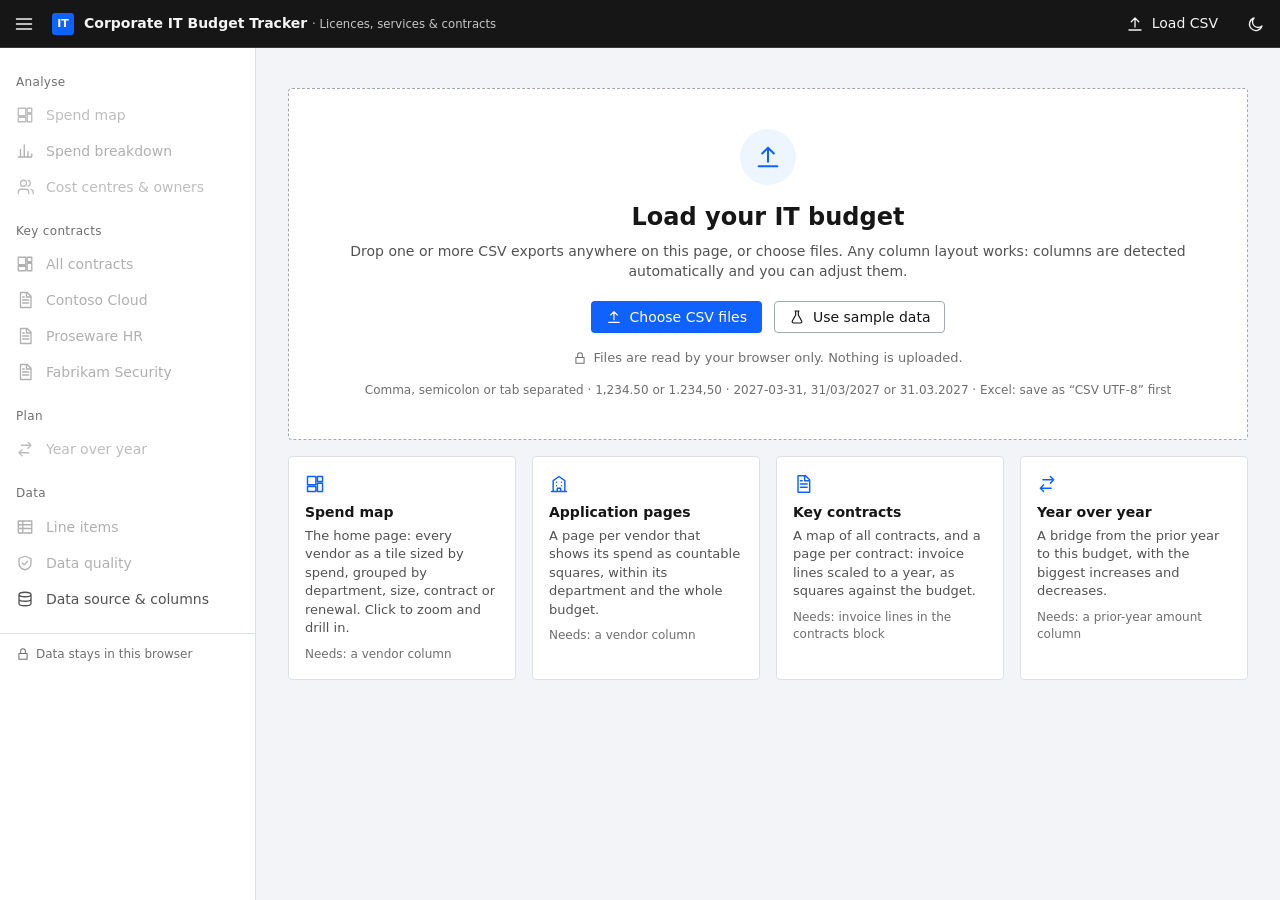
==== commit 7c0e8ebb: "feat: map overview pages and mosaic detail pages - Overview pages are treemaps with a side panel: th" ====
--- a/projects/it-budget-dashboard/explorer/corporate-it-budget-tracker.html
+++ b/projects/it-budget-dashboard/explorer/corporate-it-budget-tracker.html
@@ -58,6 +58,14 @@
   --tag-blue-bg:#0043ce; --tag-blue:#d0e2ff; --tag-gray-bg:#525252; --tag-gray:#f4f4f4;
   --tag-purple-bg:#6929c4; --tag-purple:#e8daff; --shadow-drawer:-8px 0 24px rgba(0,0,0,.5); color-scheme:dark; }
 
+/* spend map and mosaic colours: 7 categorical hues in a colour-blind-checked order, grey for the rest; diverging blue/red for change */
+:root { --t1:#2a78d6; --t2:#eb6834; --t3:#1baf7a; --t4:#eda100; --t5:#e87ba4; --t6:#008300; --t7:#6250d6; --t0:#a3a29a;
+  --hollow:#a8a49a; --mos-dim:#dddbd3; --inc:#d03b3b; --inc-2:#eba29d; --dec:#2a78d6; --dec-2:#9ec5f4; --mid:#d6d4cc; }
+@media (prefers-color-scheme: dark) { :root:not([data-theme="light"]) { --t1:#3987e5; --t2:#d95926; --t3:#199e70; --t4:#c98500; --t5:#d55181; --t6:#008300; --t7:#9085e9; --t0:#6f6e68;
+  --hollow:#6b675e; --mos-dim:#3a3a37; --inc:#e66767; --inc-2:#8a4a47; --dec:#3987e5; --dec-2:#2f5585; --mid:#55544f; } }
+:root[data-theme="dark"] { --t1:#3987e5; --t2:#d95926; --t3:#199e70; --t4:#c98500; --t5:#d55181; --t6:#008300; --t7:#9085e9; --t0:#6f6e68;
+  --hollow:#6b675e; --mos-dim:#3a3a37; --inc:#e66767; --inc-2:#8a4a47; --dec:#3987e5; --dec-2:#2f5585; --mid:#55544f; }
+
 * { box-sizing:border-box; }
 html, body { height:100%; }
 body { margin:0; background:var(--bg); color:var(--text); font:14px/1.43 var(--font); font-variant-numeric:tabular-nums; -webkit-text-size-adjust:100%; }
@@ -152,10 +160,6 @@
 .seg button:hover { background:var(--layer-hover); }
 .seg button[aria-pressed="true"] { background:var(--primary-weak); color:var(--link); font-weight:600; box-shadow:inset 0 -2px 0 var(--primary); }
 .seg .n { color:var(--text-3); font-weight:400; margin-left:6px; }
-.tabs { display:flex; border-bottom:1px solid var(--border); margin-bottom:16px; overflow-x:auto; }
-.tabs button { background:none; border:0; height:40px; padding:0 16px; color:var(--text-2); border-bottom:2px solid transparent; margin-bottom:-1px; white-space:nowrap; }
-.tabs button:hover { color:var(--text); background:var(--layer-hover); }
-.tabs button[aria-selected="true"] { color:var(--text); font-weight:600; border-bottom-color:var(--primary); }
 .swatch { display:inline-block; width:10px; height:10px; border-radius:2px; flex:none; }
 .dot-sw { display:inline-block; width:10px; height:10px; border-radius:50%; flex:none; }
 .sw-label { display:inline-flex; gap:6px; align-items:center; }
@@ -210,14 +214,8 @@
 .hb.static .hb-fill { background:var(--other); }
 .hb-val { text-align:right; font-size:13px; }
 .hb-pct { text-align:right; font-size:12px; color:var(--text-3); }
-.stack { display:flex; height:12px; overflow:hidden; background:var(--layer-2); width:100%; }
-.stack span { display:block; height:100%; min-width:0; }
-.stack.tall { height:20px; }
-.stack.mini { height:8px; width:96px; display:inline-flex; vertical-align:middle; }
-.stack-seg:hover, .stack-seg:focus { filter:brightness(1.15); outline:none; }
 .legend { display:flex; flex-wrap:wrap; gap:6px 16px; font-size:12px; color:var(--text-2); margin-bottom:10px; align-items:center; }
 .legend > span { display:inline-flex; align-items:center; gap:6px; }
-.empty-mini { color:var(--text-3); font-size:13px; padding:12px 0; }
 @media (max-width:640px) { .hb { grid-template-columns:minmax(80px, 38%) 1fr 84px; } .hb-pct { display:none; } }
 
 /* ---------- charts ---------- */
@@ -259,9 +257,6 @@
 .dt .sort[aria-sort="ascending"]::after { content:"↑"; color:var(--text); }
 .dt .sort[aria-sort="descending"]::after { content:"↓"; color:var(--text); }
 .dt .empty-cell { text-align:center; color:var(--text-3); padding:24px; }
-.heat { position:relative; display:block; }
-.heat > i { position:absolute; inset:-3px -6px; background:var(--primary); border-radius:2px; pointer-events:none; }
-.heat > span { position:relative; }
 .table-bar { display:flex; justify-content:space-between; align-items:center; gap:12px; flex-wrap:wrap; padding:0 16px 12px; font-size:13px; color:var(--text-2); }
 .pager { display:flex; align-items:center; gap:8px; justify-content:flex-end; padding:8px 16px; border-top:1px solid var(--border); font-size:13px; color:var(--text-2); flex-wrap:wrap; }
 .pager .select { width:auto; height:28px; }
@@ -287,27 +282,60 @@
 dl.kv dt { color:var(--text-2); padding-right:12px; }
 dl.kv dd { overflow-wrap:anywhere; }
 
-/* ---------- vendors ---------- */
-.owner-chip { display:inline-flex; align-items:center; gap:6px; height:22px; padding:0 9px 0 7px; border-radius:11px; font-size:12px; font-weight:500; white-space:nowrap; max-width:220px; overflow:hidden; text-overflow:ellipsis;
-  background:color-mix(in srgb, var(--oc) 16%, var(--layer)); border:1px solid color-mix(in srgb, var(--oc) 45%, var(--layer)); color:var(--text); }
-.owner-cell { display:inline-flex; gap:6px; align-items:center; }
-.donut-wrap { display:grid; grid-template-columns:176px minmax(0, 1fr); gap:16px; align-items:center; }
-.donut-wrap .dt-wrap { border-top:0; }
-#v-fn-table td, #v-fn-table th { padding-left:8px; padding-right:8px; }
-.donut { width:176px; height:176px; display:block; }
-.donut .slice { stroke:var(--layer); stroke-width:1.5; cursor:pointer; }
-.donut .slice:hover, .donut .slice:focus { filter:brightness(1.12); outline:none; stroke:var(--text); }
-.donut .donut-v { fill:var(--text); font-size:20px; font-weight:600; }
-.donut .donut-l { fill:var(--text-3); font-size:12px; }
-@media (max-width:640px) { .donut-wrap { grid-template-columns:1fr; justify-items:center; } .donut-wrap .dt-wrap { width:100%; } }
-.bands { display:grid; gap:2px; font-size:13px; }
-.band-row { display:grid; grid-template-columns:minmax(110px, 30%) 64px minmax(0, 1fr) 52px; gap:10px; align-items:center; background:none; border:0; border-radius:2px; padding:7px 6px; text-align:left; width:100%; color:inherit; }
-button.band-row:hover:not(:disabled) { background:var(--layer-hover); }
-button.band-row:disabled { cursor:default; opacity:.6; }
-.band-row .num { text-align:right; }
-.band-h { font-size:12px; color:var(--text-3); padding-top:0; }
-.band-bar { display:grid; grid-template-columns:minmax(40px, 1fr) 92px; gap:10px; align-items:center; }
-.band-bar .hb-track { height:14px; }
+/* ---------- spend map (treemap overview pages) ---------- */
+.map-bar { display:flex; align-items:flex-end; gap:12px 16px; flex-wrap:wrap; margin-bottom:10px; }
+.map-bar .seg { margin-left:auto; }
+.map-crumbs { display:flex; align-items:center; gap:4px; font-size:14px; color:var(--text-3); }
+.map-crumbs button { border:0; background:none; padding:4px 6px; border-radius:var(--radius); color:var(--link); }
+.map-crumbs button:hover { background:var(--layer-hover); }
+.map-crumbs b { color:var(--text); font-weight:600; }
+.map-legend { display:flex; flex-wrap:wrap; gap:4px 14px; font-size:12px; color:var(--text-2); margin:0 0 10px; }
+.map-legend > span { display:inline-flex; align-items:center; gap:6px; }
+.swatch.hatch { background:repeating-linear-gradient(135deg, var(--hollow) 0 2px, var(--layer) 2px 5px); outline:1px solid var(--hollow); outline-offset:-1px; }
+.map-wrap { display:grid; grid-template-columns:minmax(0, 1fr) 320px; gap:16px; align-items:start; }
+.tmap { position:relative; height:clamp(480px, calc(100vh - 250px), 860px); }
+.tmap svg { display:block; width:100%; height:100%; }
+.tmap .tile { cursor:pointer; }
+.tmap .tile rect { transition:opacity .15s; }
+.tmap .tile:hover rect { opacity:.85; }
+.tmap .tile:focus { outline:none; } .tmap .tile:focus rect { stroke:var(--text); stroke-width:2; }
+.tmap text { pointer-events:none; font-family:var(--font); }
+.tmap .gh rect { fill:var(--bg); }
+.tmap .gh text { fill:var(--text); font-size:12px; font-weight:600; }
+.tmap .gh[tabindex] { cursor:zoom-in; } .tmap .gh[tabindex]:hover text { text-decoration:underline; } .tmap .gh:focus { outline:none; } .tmap .gh:focus text { text-decoration:underline; }
+.mside { background:var(--layer); border:1px solid var(--border); border-radius:var(--radius); padding:16px; min-width:0; }
+.mside h2 { margin:0; font-size:18px; line-height:24px; overflow-wrap:anywhere; }
+.ms-s { color:var(--text-3); font-size:12px; margin:2px 0 8px; }
+.ms-big { font-size:30px; line-height:36px; font-weight:600; margin:2px 0; overflow-wrap:anywhere; }
+.mside dl.kv { margin:8px 0; }
+.mside .dt-wrap { margin:8px -16px 0; }
+.mlist { list-style:none; margin:4px 0 0; padding:0; font-size:13px; }
+.mlist li { display:grid; grid-template-columns:12px minmax(0, 1fr) auto; gap:8px; align-items:center; padding:6px 4px; border-top:1px solid var(--border); cursor:pointer; }
+.mlist li:hover, .mlist li:focus { background:var(--layer-hover); outline:none; }
+.mlist li .n { overflow:hidden; text-overflow:ellipsis; white-space:nowrap; }
+.mlist li .v { color:var(--text-2); white-space:nowrap; }
+.ms-btns { display:flex; gap:8px; flex-wrap:wrap; margin-top:12px; }
+@media (max-width:1100px) { .map-wrap { grid-template-columns:minmax(0, 1fr); } .tmap { height:68vh; } .map-bar .seg { margin-left:0; } }
+
+/* ---------- mosaic (application and contract pages) ---------- */
+.mnav { display:flex; justify-content:space-between; gap:12px; flex-wrap:wrap; font-size:13px; margin:-4px 0 8px; }
+.mhead { margin:4px 0 16px; }
+.mhero { font-size:clamp(36px, 6vw, 64px); line-height:1; font-weight:700; letter-spacing:-.03em; overflow-wrap:anywhere; }
+.mhero small { display:block; font-size:14px; font-weight:400; letter-spacing:0; color:var(--text-2); margin-top:10px; }
+.mstats { display:grid; grid-template-columns:repeat(var(--cols, 4), minmax(0, 1fr)); border:1px solid var(--border); border-radius:var(--radius); background:var(--layer); margin-bottom:16px; overflow:hidden; }
+.mstats .kpi { border:0; border-right:1px solid var(--border); border-bottom:1px solid var(--border); border-radius:0; margin:0 -1px -1px 0; }
+.mstats .kpi-v { font-size:22px; line-height:30px; }
+.mos { display:block; width:100%; height:auto; }
+.mos rect.q.hollow { fill:none; stroke:var(--hollow); stroke-width:.9; }
+.mos rect.q.over { stroke:var(--up); stroke-width:1.4; }
+.mos g[tabindex] { cursor:default; } .mos g:hover rect, .mos g:focus rect { opacity:.78; } .mos g:focus { outline:none; }
+.mos + .map-legend { margin-top:12px; }
+.mgrid { display:grid; grid-template-columns:minmax(0, 1.5fr) minmax(240px, 1fr); gap:24px; align-items:start; }
+.mgrid .ct-bars .hb { grid-template-columns:minmax(110px, 44%) minmax(30px, 1fr) 74px 36px; }
+.m-ended { display:flex; align-items:center; gap:10px; margin-top:12px; } .m-ended .mos { width:auto; max-width:240px !important; }
+.yrow { display:grid; grid-template-columns:110px minmax(0, 1fr); gap:12px; align-items:center; padding:4px 0; }
+.yl { font-size:13px; font-weight:600; } .yl small { display:block; font-weight:400; color:var(--text-3); font-size:12px; }
+@media (max-width:900px) { .mgrid { grid-template-columns:minmax(0, 1fr); } .mstats { grid-template-columns:repeat(auto-fit, minmax(160px, 1fr)); } }
 
 /* ---------- key contracts ---------- */
 .kpis.dense { grid-template-columns:repeat(3, minmax(0, 1fr)); }
@@ -505,7 +533,7 @@
   download:'M12 4v12M7 11l5 5 5-5M4 20h16', moon:'M20 14.5A8.5 8.5 0 1 1 9.5 4a7 7 0 0 0 10.5 10.5z',
   search:'M11 18a7 7 0 1 0 0-14 7 7 0 0 0 0 14zM21 21l-5-5', arrow:'M5 12h14M13 6l6 6-6 6',
   invoice:'M6 2h9l5 5v15H6zM14 2v6h6M9 12h8M9 16h8M9 8h2',
-  breakdown:'M3 20h18M6 20V10M11 20V4M16 20v-7M21 20v-4',
+  breakdown:'M3 20h18M6 20V10M11 20V4M16 20v-7M21 20v-4', map:'M3 3h10v10H3zM15 3h6v6h-6zM15 11h6v10h-6zM3 15h10v6H3z',
   vendors:'M3 21h18M5 21V8l7-5 7 5v13M9 10h.01M15 10h.01M9 14h.01M15 14h.01M10 21v-4h4v4',
   org:'M17 21v-2a4 4 0 0 0-4-4H7a4 4 0 0 0-4 4v2M10 11a4 4 0 1 0 0-8 4 4 0 0 0 0 8zM23 21v-2a4 4 0 0 0-3-3.87M16 3.13a4 4 0 0 1 0 7.75',
   calendar:'M3 5h18v16H3zM3 10h18M8 3v4M16 3v4M7 14h3M7 17h3M14 14h3',
@@ -568,7 +596,6 @@
 }
 const tag = (text, color = 'gray', title) => h('span', { class:'tag ' + color, title }, text);
 const btn = (label, kind, onclick, ic, extra = {}) => h('button', { type:'button', class:'btn ' + kind, onclick, ...extra }, ic ? icon(ic) : null, label);
-const linkTo = (page, text) => h('a', { href:'#/' + page, class:'link' }, text, icon('arrow', 14));
 
 // tooltip & toast
 const tip = $('tooltip');
@@ -824,13 +851,13 @@
   loaded:false, files:[], fileInfo:[], headers:[], rows:[], prof:[], map:{}, months:new Array(12).fill(null),
   opts:{ label:'', currency:'', asOf:dayToISO(todayDay()), fyStart:0, dateOrder:'auto', dec:'auto' },
   recs:[], dims:[], colorDim:null, colorMap:new Map(),
-  filters:{}, q:'', flag:null, page:'vendors',
-  ui:{ vFn:null, ctSort:{ key:'annual', dir:-1 }, groupBy:null, splitBy:null, bdView:'both', bSort:{ key:'value', dir:-1 }, vSort:{ key:'value', dir:-1 }, oSort:{ key:'value', dir:-1 },
+  filters:{}, q:'', flag:null, page:'map', app:null,
+  ui:{ mapMode:null, mapZoom:null, mapPick:null, bdTiles:null, bdZoom:null, orgZoom:null, yoyZoom:null, ctSort:{ key:'annual', dir:-1 }, groupBy:null, splitBy:null, bdView:'both', bSort:{ key:'value', dir:-1 }, vSort:{ key:'value', dir:-1 }, oSort:{ key:'value', dir:-1 },
     cSort:{ key:'value', dir:-1 }, lSort:{ key:null, dir:-1 }, lPage:0, lSize:50, density:'compact',
     yoyTab:'increases', ySort:{ key:'d', dir:-1 }, qSort:{ key:'sev', dir:1 }, drawerReturn:null },
 };
 const sig = () => S.headers.join('\u241f');
-function defaultPage() { return S.map.vendor != null ? 'vendors' : 'breakdown'; } // Vendors is the home page
+function defaultPage() { return S.map.vendor != null ? 'map' : 'breakdown'; } // the Spend map is the home page
 const ready = () => S.loaded && S.map.amount != null;
 const hasMonths = () => S.months.filter((c) => c != null).length >= 2;
 const asOfDay = () => isoToDay(S.opts.asOf);
@@ -977,11 +1004,15 @@
 // ================================================================ 5. shell: pages, nav, header, filters, drawer
 const CONTRACTS = readContracts();
 const PAGES = [
-  { id:'vendors', label:'Vendors', icon:'vendors', group:'Analyse', render:pageVendors, insight:insVendors, noFilters:true,
+  { id:'map', label:'Spend map', icon:'map', group:'Analyse', render:pageMap, insight:insMap, noFilters:true,
     needs:() => S.map.vendor != null, needsText:'a vendor / supplier column' },
   { id:'breakdown', label:'Spend breakdown', icon:'breakdown', group:'Analyse', render:pageBreakdown, insight:insBreakdown },
   { id:'organisation', label:'Cost centres & owners', icon:'org', group:'Analyse', render:pageOrganisation, insight:insOrg,
     needs:() => S.map.costcentre != null || S.map.owner != null, needsText:'a cost centre or owner column' },
+  // one page per application (vendor), reached from the maps: #/app/<name>
+  { id:'app', label:'Application', hidden:true, group:'Spend map', get title() { return S.app || 'Application'; }, icon:'vendors', render:pageApp, insight:insApp, noFilters:true,
+    needs:() => S.map.vendor != null, needsText:'a vendor / supplier column' },
+  ...(CONTRACTS.length ? [{ id:'contracts', label:'All contracts', icon:'map', group:'Key contracts', render:pageContracts, insight:insContracts, noFilters:true }] : []),
   ...CONTRACTS.map((c) => ({ id:'c-' + c.id, label:c.nav || c.name, title:c.name, icon:'invoice', group:'Key contracts', contract:c, noFilters:true,
     render:() => pageContract(c), insight:() => insContract(c) })),
   { id:'yoy', label:'Year over year', icon:'compare', group:'Plan', render:pageYoy, insight:insYoy,
@@ -999,10 +1030,10 @@
     const q = qualityOf(recs);
     if (q.errors + q.warnings) badges.quality = { n:q.errors + q.warnings, red:q.errors > 0, title:`${q.errors} errors, ${q.warnings} warnings` };
   }
-  const groups = [...new Set(PAGES.map((p) => p.group))];
+  const groups = [...new Set(PAGES.filter((p) => !p.hidden).map((p) => p.group))];
   $('sidenav').replaceChildren(...groups.map((g) => h('div', { class:'nav-group' },
     h('div', { class:'nav-h' }, g),
-    PAGES.filter((p) => p.group === g).map((p) => {
+    PAGES.filter((p) => p.group === g && !p.hidden).map((p) => {
       const avail = !p.needs || (ready() && p.needs());
       const disabled = !ready() && p.id !== 'source';
       const b = badges[p.id];
@@ -1022,9 +1053,9 @@
 function pageHeader(page, recs, avail = true) {
   const actions = [];
   if (ready() && page.contract) { if (page.contract.invoices.some((v) => v.lines.length)) actions.push(btn('Export CSV', 'secondary', () => exportContract(page.contract), 'download', { title:'Export the invoice lines, scaled to a year', id:'export-csv' })); }
-  else if (ready() && page.id !== 'source') actions.push(btn('Export CSV', 'secondary', () => exportCsv(recs), 'download', { title:'Export the filtered rows', id:'export-csv' }));
+  else if (ready() && page.id !== 'source' && !page.hidden) actions.push(btn('Export CSV', 'secondary', () => exportCsv(recs), 'download', { title:'Export the filtered rows', id:'export-csv' }));
   return h('div', {},
-    h('nav', { class:'crumbs', 'aria-label':'Breadcrumb' }, h('a', { href:'#/' + defaultPage() }, 'IT budget'), '/', h('span', {}, page.group), '/', h('span', { 'aria-current':'page' }, page.title || page.label)),
+    h('nav', { class:'crumbs', 'aria-label':'Breadcrumb' }, h('a', { href:'#/' + defaultPage() }, 'IT budget'), '/', page.id === 'app' ? h('a', { href:'#/map' }, page.group) : h('span', {}, page.group), '/', h('span', { 'aria-current':'page' }, page.title || page.label)),
     h('div', { class:'page-head' },
       h('div', {}, h('h1', { class:'page-t' }, page.title || page.label), h('p', { class:'page-s', id:'page-insight' }, !ready() ? '' : !avail ? `Needs ${page.needsText}.` : page.insight ? page.insight(recs) : '')),
       actions.length ? h('div', { class:'page-a' }, actions) : null));
@@ -1108,33 +1139,10 @@
       dsec('All fields from the file', kv(S.headers.map((hd, c) => [pretty(hd), r.row[c]]))),
     ],
     footer:[
+      S.map.vendor != null && r.vendor && S.page !== 'app' ? btn('Application page', 'secondary', () => { closeDrawer(); goApp(r.vendor); }, 'arrow') : null,
       S.map.vendor != null && r.vendor ? btn('Show only this vendor', 'secondary', () => { closeDrawer(); delete S.filters[S.map.vendor]; setFilter(S.map.vendor, cell(r, S.map.vendor)); }) : null,
       btn('Close', 'primary', closeDrawer),
     ],
-  });
-}
-function vendorDrawer(g) {
-  const p = pageById(S.page), total = sum(p && p.noFilters ? S.recs : S.recs.filter(matches), (r) => r.amount);
-  const lines = [...g.recs].sort((a, b) => b.amount - a.amount);
-  const cols = [
-    { key:'item', label:'Line', render:(r) => r.item || `Row ${r.i + 1}` },
-    S.colorDim != null ? { key:'cat', label:hdr(S.colorDim), render:(r) => swatchLabel(cell(r, S.colorDim)) } : null,
-    { key:'amount', label:label(), num:true, render:(r) => fmtMoney(r.amount) },
-    S.map.renewal != null ? { key:'ren', label:'Renewal', render:(r) => fmtDay(r.renewal) } : null,
-  ].filter(Boolean);
-  openDrawer({
-    title:g.key,
-    sub:`${g.count} line${g.count === 1 ? '' : 's'} · ${fmtPct(total ? g.value / total : 0, 1)} of ${p && p.noFilters ? 'total' : 'filtered'} spend`,
-    body:[
-      h('div', { class:'stats' }, stat(label(), fmtMoney(g.value)),
-        S.map.prior != null ? stat('Prior year', g.priorN ? fmtMoney(g.prior) : 'New') : null,
-        S.map.prior != null && g.priorN ? stat('Change', fmtSignedPct((g.value - g.prior) / g.prior)) : null),
-      S.colorDim != null && g.value ? dsec(`Mix by ${low(S.colorDim)}`, mixBar(g.parts, g.value, true)) : null,
-      g.next ? dsec('Next notice deadline', h('div', {}, urgTag(g.nextU), ' ', `${fmtDay(g.next.deadline)} · ${g.next.item || ''} · ${fmtMoney(g.next.amount)}`)) : null,
-      S.map.owner != null ? dsec('Owners', g.owners.size ? [...g.owners].join(', ') : tag('No owner', 'yellow')) : null,
-      dsec('Lines', dataTable({ cols, rows:lines, onRow:(r) => lineDrawer(r) })),
-    ],
-    footer:[btn('Show only this vendor', 'secondary', () => { closeDrawer(); delete S.filters[S.map.vendor]; setFilter(S.map.vendor, g.key); }), btn('Close', 'primary', closeDrawer)],
   });
 }
 
@@ -1150,31 +1158,6 @@
     h('div', { class:'kpi-l' }, h('span', {}, l), hint ? h('span', { title:hint }, icon('info', 14)) : null),
     h('div', { class:'kpi-v', 'data-value':raw }, value),
     h('div', { class:'kpi-m' }, meta));
-}
-const deltaTag = (d, p) => tag((d > 0 ? '▲ ' : d < 0 ? '▼ ' : '') + fmtSignedPct(p), d > 0 ? 'red' : d < 0 ? 'green' : 'gray', 'Change vs prior year (cost increase shown red)');
-function mixBar(parts, total, withLegend) {
-  const items = [...parts.entries()].sort((a, b) => b[1] - a[1]);
-  const bar = h('div', { class:'stack tall', role:'img', 'aria-label':items.map(([k, v]) => `${k} ${fmtPct(v / total)}`).join(', ') },
-    items.map(([k, v]) => h('span', { style:`width:${Math.max(0, v / total * 100)}%;background:${colorOf(k)}`, title:`${k}: ${fmtMoney(v)} (${fmtPct(v / total)})` })));
-  if (!withLegend) return bar;
-  return h('div', {}, bar, h('div', { class:'legend', style:'margin-top:8px' }, items.map(([k, v]) => h('span', {}, h('span', { class:'swatch', style:`background:${colorOf(k)}` }), `${k} `, h('b', {}, fmtC(v)), ` ${fmtPct(v / total)}`))));
-}
-function hbarList(items, { total, limit = 10, onClick, activeKey, colorFn, hint = 'Click to filter.' }) {
-  const box = h('div', { class:'hbars' });
-  if (!items.length || !total) { box.append(h('div', { class:'empty-mini' }, 'No matching spend')); return box; }
-  const shown = items.slice(0, limit), rest = items.slice(limit), restV = sum(rest, (x) => x.value);
-  const max = Math.max(restV, ...shown.map((x) => x.value)) || 1;
-  const row = (it, click) => {
-    const active = click && activeKey === it.key;
-    const kids = [h('span', { class:'hb-name', title:it.key }, it.key),
-      h('span', { class:'hb-track' }, h('span', { class:'hb-fill', style:`width:${Math.max(0, it.value / max * 100)}%` + (colorFn && click ? `;background:${colorFn(it.key)}` : '') })),
-      h('span', { class:'hb-val' }, fmtMoney(it.value)), h('span', { class:'hb-pct' }, fmtPct(it.value / total))];
-    return click ? h('button', { type:'button', class:'hb' + (active ? ' active' : ''), 'aria-pressed':String(active), title:`${it.key}: ${it.count} lines. ${hint}`, onclick:() => onClick(it.key) }, kids)
-      : h('div', { class:'hb static' }, kids);
-  };
-  shown.forEach((it) => box.append(row(it, !!onClick)));
-  if (rest.length) box.append(row({ key:`All other (${rest.length})`, value:restV }, false));
-  return box;
 }
 function axisY(g, { ticks, y, x0, x1 }) {
   ticks.forEach((t) => {
@@ -1271,17 +1254,11 @@
 function segmented(options, value, onChange, ariaLabel, id) {
   return h('div', { class:'seg', role:'group', 'aria-label':ariaLabel, id }, options.map(([k, lbl, n]) => h('button', { type:'button', 'data-k':k, 'aria-pressed':String(k === value), onclick:() => onChange(k) }, lbl, n != null ? h('span', { class:'n' }, n) : null)));
 }
-function tabs(options, value, onChange, id) {
-  return h('div', { class:'tabs', role:'tablist', id }, options.map(([k, lbl]) => h('button', { type:'button', role:'tab', 'data-k':k, 'aria-selected':String(k === value), onclick:() => onChange(k) }, lbl)));
-}
 function emptyState(iconName, title, text, action) {
   return h('div', { class:'card' }, h('div', { class:'empty-state' }, h('div', { class:'hero-icon' }, icon(iconName, 28)), h('h2', {}, title), h('p', {}, text), action || null));
 }
 function monthOrder() { return Array.from({ length:12 }, (_, k) => (S.opts.fyStart + k) % 12); }
 function swatchLabel(k) { return h('span', { class:'sw-label' }, h('span', { class:'swatch', style:`background:${colorOf(k)}` }), k); }
-function heatCell(v, max) {
-  return v ? h('span', { class:'heat' }, h('i', { style:`opacity:${(0.06 + 0.36 * v / max).toFixed(3)}` }), h('span', {}, fmtMoney(v))) : h('span', { class:'muted' }, '—');
-}
 
 // ================================================================ 7. pages
 
@@ -1296,68 +1273,141 @@
   return 'none';
 }
 
-// ---------- Spend breakdown (analytical list page: chart + table, switchable) ----------
+// ---------- shared: map colours, treemap (overview pages) and mosaic (application pages) ----------
+// Overview pages are maps (treemaps): area = spend, region = group, tile = vendor or line. Detail pages are mosaics:
+// the money as countable squares. Both use the same colour per department on every page.
+const MAPC = ['--t1', '--t2', '--t3', '--t4', '--t5', '--t6', '--t7'];
+// one colour per value by spend rank: the 7 largest get a hue (a colour-blind-checked order), the rest share grey
+function mapColors(keys) { const m = new Map(); keys.forEach((k, i) => m.set(k, i < MAPC.length ? cv(MAPC[i]) : 'var(--t0)')); return m; }
+const inkOn = (color) => (color === 'var(--t4)' || color === 'var(--mid)' ? '#161616' : '#ffffff');
+// the "department" column that groups and colours the maps: capability, else cost centre, owner, the colour column or another text column
+function deptCol() {
+  const c = ['capability', 'costcentre', 'owner'].map((k) => S.map[k]).find((ci) => ci != null && S.prof[ci].uniq > 1);
+  return c ?? S.colorDim ?? S.dims.find((d) => d !== S.map.vendor && d !== S.map.item) ?? null;
+}
+// department colours come from the whole file, so a department keeps its colour when filters change
+function deptColors() { const ci = deptCol(); return ci == null ? new Map() : mapColors(groupBy(S.recs.filter((r) => r.amount > 0), ci).map((g) => g.key)); }
+function mainDepts(recs, ci) { const m = new Map(); for (const r of recs) if (r.amount > 0) m.set(cell(r, ci), (m.get(cell(r, ci)) || 0) + r.amount); return [...m].sort((a, b) => b[1] - a[1]).map(([k]) => k); }
+const clipText = (t, w, fs) => { t = String(t); const n = Math.floor(w / (fs * 0.56)); return t.length > n ? t.slice(0, Math.max(1, n - 1)) + '…' : t; };
+const goApp = (name) => go('app/' + encodeURIComponent(name));
+
+// squarified treemap layout (Bruls, Huizing & van Wijk): tiles close to square, largest first
+function squarify(items, x, y, w, h, val) {
+  const out = [], total = sum(items, val); if (!total || w <= 0 || h <= 0) return out;
+  const rest = items.filter((d) => val(d) > 0).sort((a, b) => val(b) - val(a)).map((d) => ({ d, a:val(d) / total * w * h }));
+  const worst = (row, s) => { const t = sum(row, (r) => r.a), mx = Math.max(...row.map((r) => r.a)), mn = Math.min(...row.map((r) => r.a)); return Math.max(s * s * mx / (t * t), t * t / (s * s * mn)); };
+  const layout = (row) => {
+    const t = sum(row, (r) => r.a);
+    if (w >= h) { const cw = t / h; let cy = y; for (const r of row) { const ch = r.a / cw; out.push({ d:r.d, x, y:cy, w:cw, h:ch }); cy += ch; } x += cw; w -= cw; }
+    else { const ch = t / w; let cx = x; for (const r of row) { const rw = r.a / ch; out.push({ d:r.d, x:cx, y, w:rw, h:ch }); cx += rw; } y += ch; h -= ch; }
+  };
+  let row = [];
+  while (rest.length) { const s0 = Math.min(w, h), r = rest[0]; if (!row.length || worst([...row, r], s0) <= worst(row, s0)) { row.push(r); rest.shift(); } else { layout(row); row = []; } }
+  if (row.length) layout(row);
+  return out;
+}
+// groups: [{ key, value, share?, color, items:[{ key, value, color?, ink?, label?, sub?, hatch?, tip? }] }]; drawn after it is on the page (it needs its size)
+function treemap({ id, groups, onTile, onGroup, picked, aria }) {
+  const box = h('div', { class:'tmap', id, role:'group', 'aria-label':aria });
+  const draw = () => {
+    const W = Math.floor(box.clientWidth), H = Math.floor(box.clientHeight); if (W < 20 || H < 20) return;
+    const svg = s('svg', { viewBox:`0 0 ${W} ${H}`, role:'img', 'aria-label':aria },
+      s('defs', {}, s('pattern', { id:id + '-hatch', width:7, height:7, patternUnits:'userSpaceOnUse', patternTransform:'rotate(45)' },
+        s('rect', { width:7, height:7, style:'fill:var(--layer)' }), s('line', { x1:0, y1:0, x2:0, y2:7, style:'stroke:var(--hollow);stroke-width:2.5' }))));
+    const gs = groups.filter((g) => g.value > 0), many = gs.length > 1, GAP = many ? 4 : 0, HDR = many ? 20 : 0;
+    for (const r of squarify(gs, 0, 0, W, H, (g) => g.value)) {
+      const g = r.d, gx = r.x + GAP / 2, gy = r.y + GAP / 2, gw = r.w - GAP, gh = r.h - GAP, head = HDR && gh > 44 && gw > 48 ? HDR : 0;
+      if (head) svg.append(s('g', { class:'gh', tabindex:onGroup ? 0 : null, 'data-k':g.key, onclick:onGroup ? () => onGroup(g) : null, onkeydown:onGroup ? (e) => { if (e.key === 'Enter') onGroup(g); } : null },
+        s('rect', { x:gx, y:gy, width:gw, height:head }), s('text', { x:gx + 6, y:gy + 14 }, clipText(`${g.key}  ${fmtC(g.value)}${g.share != null ? ' · ' + fmtPct(g.share) : ''}`, gw - 10, 12))));
+      for (const t of squarify(g.items.filter((i) => i.value > 0), gx, gy + head, gw, gh - head, (i) => i.value)) {
+        const it = t.d, w = Math.max(0, t.w - 2), hh = Math.max(0, t.h - 2), base = it.color || g.color || 'var(--t0)';
+        const fill = it.hatch ? `url(#${id}-hatch)` : base, ink = it.ink || (it.hatch ? 'var(--text-2)' : inkOn(base));
+        const node = s('g', { class:'tile', tabindex:0, 'data-k':it.key, 'aria-label':`${it.key}: ${fmtMoney(it.value)}`, onclick:onTile ? () => onTile(it, g) : null, onkeydown:onTile ? (e) => { if (e.key === 'Enter') onTile(it, g); } : null },
+          s('rect', { x:t.x + 1, y:t.y + 1, width:w, height:hh, rx:2, style:`fill:${fill}`, opacity:picked != null && picked !== it.key ? 0.3 : 1 }));
+        const fs = Math.max(10, Math.min(20, Math.sqrt(w * hh) / 7));
+        if (w > 44 && hh > fs + 8) node.append(s('text', { x:t.x + 7, y:t.y + 5 + fs, style:`fill:${ink};font-size:${fs}px;font-weight:600` }, clipText(it.label || it.key, w - 12, fs)));
+        if (w > 44 && hh > fs * 2 + 14) node.append(s('text', { x:t.x + 7, y:t.y + 9 + fs * 2, style:`fill:${ink};font-size:${Math.max(10, fs * 0.78)}px;opacity:.85` }, it.sub || fmtC(it.value)));
+        if (it.tip) withTip(node, it.tip);
+        svg.append(node);
+      }
+    }
+    box.replaceChildren(svg);
+  };
+  box._draw = draw; requestAnimationFrame(draw);
+  return box;
+}
+const swatchOf = (color, hatch) => h('span', { class:'swatch' + (hatch ? ' hatch' : ''), style:hatch ? null : `background:${color}` });
+const mapLegend = (entries) => h('div', { class:'map-legend' }, entries.map(([color, text, hatch]) => h('span', {}, swatchOf(color, hatch), text)));
+const deptLegend = (dcol) => { const ks = [...dcol.keys()]; return mapLegend([...ks.slice(0, 7).map((k) => [dcol.get(k), k]), ks.length > 7 ? ['var(--t0)', ks.slice(7).join(', ')] : null].filter(Boolean)); };
+function mlist(items, onPick, max = 12, id) {
+  return h('ol', { class:'mlist', id }, items.slice(0, max).map((x) => h('li', { tabindex:0, onclick:() => onPick(x), onkeydown:(e) => { if (e.key === 'Enter') onPick(x); } },
+    swatchOf(x.color, x.hatch), h('span', { class:'n', title:x.key }, x.key), h('span', { class:'v' }, fmtC(x.value)))));
+}
+function mapCrumbs(rootLabel, zoom, onRoot) {
+  return h('nav', { class:'map-crumbs', 'aria-label':'Map level' }, h('button', { type:'button', id:'map-root', onclick:onRoot }, rootLabel), zoom ? ['›', h('b', {}, zoom)] : null);
+}
+
+// unit for a mosaic: the smallest 1, 2 or 5 × 10ⁿ that keeps the count at or under `max` squares
+function unitFor(v, max) { for (let e = 0; e < 13; e++) for (const st of [1, 2, 5]) { const u = st * 10 ** e; if (Math.abs(v) / u <= max) return u; } return 1e13; }
+// split n squares across parts in proportion to their values (largest remainder, so the counts add up to n)
+function allocate(parts, n) {
+  const t = sum(parts, (p) => Math.max(0, p.value)) || 1, raw = parts.map((p) => { const x = Math.max(0, p.value) / t * n; return { ...p, x, k:Math.floor(x) }; });
+  let left = n - sum(raw, (p) => p.k);
+  [...raw].sort((a, b) => (b.x - b.k) - (a.x - a.k)).forEach((p) => { if (left > 0) { p.k++; left--; } });
+  return raw;
+}
+// cells: [{ fill, hollow?, over?, dim?, group, tip? }] laid out row by row; squares of one group share a tooltip
+function mosaic({ id, cells, cols, aria, data = {} }) {
+  const n = cells.length; cols = cols || Math.max(1, Math.min(n, Math.max(10, Math.ceil(Math.sqrt(n * 2.4)))));
+  const rows = Math.max(1, Math.ceil(n / cols)), U = 10;
+  const svg = s('svg', { class:'mos', id, viewBox:`0 0 ${cols * U} ${rows * U}`, role:'img', 'aria-label':aria, style:`max-width:${cols * 22}px`, ...data });
+  const groups = new Map();
+  cells.forEach((c, i) => {
+    const r = s('rect', { class:'q' + (c.hollow ? ' hollow' : '') + (c.over ? ' over' : '') + (c.dim ? ' dim' : ''), x:(i % cols) * U + 1, y:Math.floor(i / cols) * U + 1, width:U - 2, height:U - 2, rx:1, style:c.hollow ? null : `fill:${c.fill}` });
+    const k = c.group ?? i; if (!groups.has(k)) groups.set(k, { g:s('g', { tabindex:c.tip ? 0 : null }), tip:c.tip }); groups.get(k).g.append(r);
+  });
+  for (const { g, tip } of groups.values()) { if (tip) withTip(g, tip); svg.append(g); }
+  return svg;
+}
+
+// ---------- Spend breakdown: any column as a map ----------
 function insBreakdown(recs) {
   const ci = S.ui.groupBy; if (ci == null) return 'Group spend by any column.';
   const g = groupBy(recs, ci), t = sum(recs, (r) => r.amount);
   return g.length && t ? `${g[0].key} is the largest ${low(ci)} at ${fmtPct(g[0].value / t)} of spend (${g.length} groups).` : 'No matching spend.';
 }
 function pageBreakdown(recs) {
-  const total = sum(recs, (r) => r.amount);
-  const gci = S.ui.groupBy, sci = S.ui.splitBy;
-  const saveUi = () => store.set('ui:' + sig(), { groupBy:S.ui.groupBy, splitBy:S.ui.splitBy });
-  const controls = h('div', { class:'card', style:'margin-bottom:16px' }, h('div', { class:'card-b', style:'display:flex;gap:16px;flex-wrap:wrap;align-items:end' },
-    h('label', { class:'fb-field', style:'min-width:200px' }, h('span', { class:'fb-l' }, 'Group by'),
-      h('select', { class:'select', id:'bd-group', onchange:(e) => { S.ui.groupBy = +e.target.value; if (S.ui.splitBy === S.ui.groupBy) S.ui.splitBy = null; saveUi(); render(); } },
-        S.dims.map((d) => h('option', { value:d, selected:d === gci }, hdr(d))))),
-    h('label', { class:'fb-field', style:'min-width:200px' }, h('span', { class:'fb-l' }, 'Split by'),
-      h('select', { class:'select', id:'bd-split', onchange:(e) => { S.ui.splitBy = e.target.value === '' ? null : +e.target.value; saveUi(); render(); } },
-        h('option', { value:'', selected:sci == null }, 'None'), S.dims.filter((d) => d !== gci).map((d) => h('option', { value:d, selected:d === sci }, hdr(d))))),
-    h('div', { class:'fb-field' }, h('span', { class:'fb-l' }, 'View'), segmented([['chart', 'Chart'], ['table', 'Table'], ['both', 'Chart + table']], S.ui.bdView, (k) => { S.ui.bdView = k; render(); }, 'View', 'bd-view'))));
+  const pos = recs.filter((r) => r.amount > 0), total = sum(pos, (r) => r.amount), gci = S.ui.groupBy;
+  const tileOpts = [S.map.vendor, S.map.item, ...S.dims].filter((d, i, a) => d != null && d !== gci && a.indexOf(d) === i);
+  if (!tileOpts.includes(S.ui.bdTiles)) S.ui.bdTiles = tileOpts[0] ?? null;
+  const tci = S.ui.bdTiles, saveUi = () => store.set('ui:' + sig(), { groupBy:S.ui.groupBy, splitBy:S.ui.splitBy });
+  const controls = h('div', { class:'map-bar' },
+    h('label', { class:'fb-field', style:'min-width:200px' }, h('span', { class:'fb-l' }, 'Regions: group by'),
+      h('select', { class:'select', id:'bd-group', onchange:(e) => { S.ui.groupBy = +e.target.value; S.ui.bdZoom = null; saveUi(); render(); } }, S.dims.map((d) => h('option', { value:d, selected:d === gci }, hdr(d))))),
+    h('label', { class:'fb-field', style:'min-width:200px' }, h('span', { class:'fb-l' }, 'Tiles'),
+      h('select', { class:'select', id:'bd-tiles', onchange:(e) => { S.ui.bdTiles = +e.target.value; render(); } }, tileOpts.map((d) => h('option', { value:d, selected:d === tci }, hdr(d))))));
   if (gci == null) return [controls, emptyState('breakdown', 'No columns to group by', 'Your file has no text columns with repeating values (like category or department).')];
-  const groups = groupBy(recs, gci);
-  let splitKeys = [];
-  const splitColor = new Map();
-  if (sci != null) {
-    const sg = groupBy(recs, sci);
-    splitKeys = sg.slice(0, 7).map((x) => x.key);
-    if (sg.length > 7) splitKeys.push('Other');
-    splitKeys.forEach((k, i) => splitColor.set(k, sci === S.colorDim && S.colorMap.has(k) ? colorOf(k) : k === 'Other' ? 'var(--other)' : cv(PALETTE[i % PALETTE.length])));
-  }
-  const splitOf = (r) => { const k = cell(r, sci); return splitKeys.includes(k) ? k : 'Other'; };
-  groups.forEach((g) => { g.parts = new Map(); if (sci != null) for (const r of g.recs) g.parts.set(splitOf(r), (g.parts.get(splitOf(r)) || 0) + r.amount); });
-  const out = [controls];
-  if (S.ui.bdView !== 'table') {
-    const shown = groups.slice(0, 15), max = Math.max(...shown.map((g) => g.value), 1);
-    const rows = shown.map((g) => h('div', { class:'hb' + (S.filters[gci] === g.key ? ' active' : '') },
-      h('button', { type:'button', class:'hb-name', title:`Filter on ${g.key}`, onclick:() => setFilter(gci, g.key) }, g.key),
-      h('span', { class:'hb-track' }, sci == null
-        ? h('span', { class:'hb-fill', style:`width:${Math.max(0, g.value / max * 100)}%` + (gci === S.colorDim ? `;background:${colorOf(g.key)}` : '') })
-        : splitKeys.filter((k) => g.parts.get(k) > 0).map((k) => withTip(h('span', { class:'hb-fill stack-seg', tabindex:0, style:`width:${g.parts.get(k) / max * 100}%;background:${splitColor.get(k)}` }), () => [`${g.key} · ${k}`, fmtMoney(g.parts.get(k)), `${fmtPct(g.parts.get(k) / g.value)} of ${g.key}`]))),
-      h('span', { class:'hb-val' }, fmtMoney(g.value)), h('span', { class:'hb-pct' }, fmtPct(total ? g.value / total : 0))));
-    const legend = sci != null ? h('div', { class:'legend' }, splitKeys.map((k) => h('span', {}, h('span', { class:'swatch', style:`background:${splitColor.get(k)}` }), k))) : null;
-    out.push(h('div', { class:'grid' }, card({ title:`${label()} by ${low(gci)}${sci != null ? ' and ' + low(sci) : ''}`,
-      sub:groups.length > 15 ? `Top 15 of ${groups.length} groups · click a name to filter` : 'Click a name to filter · hover a segment for details', body:[legend, h('div', { class:'hbars' }, rows)] })));
-  }
-  if (S.ui.bdView !== 'chart') {
-    const maxCell = Math.max(...groups.flatMap((x) => [...x.parts.values()]), 1);
-    const cols = [{ key:'key', label:hdr(gci), render:(g) => (gci === S.colorDim ? swatchLabel(g.key) : g.key), cls:'strong' }];
-    splitKeys.forEach((k) => cols.push({ key:'p:' + k, label:k, num:true, sortVal:(g) => g.parts.get(k) || 0, render:(g) => heatCell(g.parts.get(k) || 0, maxCell) }));
-    cols.push({ key:'value', label:'Total', num:true, cls:'strong', render:(g) => fmtMoney(g.value) },
-      { key:'share', label:'Share', num:true, sortVal:(g) => g.value, render:(g) => fmtPct(total ? g.value / total : 0, 1) },
-      { key:'count', label:'Lines', num:true });
-    if (S.map.prior != null) cols.push({ key:'chg', label:'vs prior', num:true, sortVal:(g) => (g.prior ? (g.value - g.prior) / g.prior : null), render:(g) => (g.prior ? h('span', { style:`color:${g.value > g.prior ? 'var(--up)' : 'var(--down)'}` }, fmtSignedPct((g.value - g.prior) / g.prior)) : '—') });
-    const foot = cols.map((c, i) => (i === 0 ? 'Total' : c.key === 'value' ? fmtMoney(total) : c.key.startsWith('p:') ? fmtMoney(sum(groups, (g) => g.parts.get(c.key.slice(2)) || 0)) : c.key === 'count' ? fmtInt(recs.length) : c.key === 'share' ? '100%' : ''));
-    out.push(card({ title:`Table · ${hdr(gci)}${sci != null ? ' × ' + hdr(sci) : ''}`, sub:'Click a row to filter · shading shows relative size', flush:true,
-      body:dataTable({ cols, rows:sortRows(groups, cols, S.ui.bSort), sort:S.ui.bSort, onSort:sorter('bSort'), onRow:(g) => setFilter(gci, g.key), foot, maxHeight:'560px', id:'bd-table' }) }));
-  }
-  return out;
-}
-
-// ---------- Vendors (no filter bar: always every row) ----------
-// colour per value of a column, by spend rank; the same map colours the donut and the owner chips
-function rankColors(ci) { const m = new Map(); groupBy(S.recs, ci).forEach((g, i) => m.set(g.key, cv(PALETTE[i % PALETTE.length]))); return m; }
-const ownerChip = (name, color, extra) => h('span', { class:'owner-chip', style:`--oc:${color}`, title:extra || name }, h('span', { class:'dot-sw', style:`background:${color}` }), name);
+  const groups = groupBy(pos, gci), colors = gci === deptCol() ? deptColors() : mapColors(groups.map((g) => g.key));
+  const zoom = groups.some((g) => g.key === S.ui.bdZoom) ? S.ui.bdZoom : (S.ui.bdZoom = null);
+  const tg = groups.filter((g) => !zoom || g.key === zoom).map((g) => ({ key:g.key, value:g.value, share:total ? g.value / total : 0, color:colors.get(g.key),
+    items:(tci == null ? g.recs.map((r) => ({ key:r.item || `Row ${r.i + 1}`, value:r.amount, rec:r })) : groupBy(g.recs, tci)).map((t) => ({ key:t.key, value:t.value, rec:t.rec,
+      tip:() => [t.key, fmtMoney(t.value), `${g.key}${t.count ? ` · ${t.count} line${t.count === 1 ? '' : 's'}` : ''}`, tci === S.map.vendor ? 'Click for the application page' : 'Click to filter'] })) }));
+  const map = treemap({ id:'tm-bd', groups:tg, aria:`Map of ${label()} by ${low(gci)}${tci != null ? ' and ' + low(tci) : ''}`,
+    onGroup:(g) => { S.ui.bdZoom = zoom ? null : g.key; render(); },
+    onTile:(it, g) => { if (it.rec) lineDrawer(it.rec); else if (tci === S.map.vendor) goApp(it.key); else { S.filters[gci] = g.key; setFilter(tci, it.key); } } });
+  const cols = [
+    { key:'key', label:hdr(gci), cls:'strong', render:(g) => h('span', { class:'sw-label' }, swatchOf(colors.get(g.key)), g.key) },
+    { key:'value', label:label(), num:true, render:(g) => h('span', { title:fmtMoney(g.value) }, fmtC(g.value)) },
+    { key:'share', label:'Share', num:true, sortVal:(g) => g.value, render:(g) => fmtPct(total ? g.value / total : 0, 1) },
+    { key:'count', label:'Lines', num:true }];
+  const side = h('aside', { class:'mside', id:'bd-side' }, h('h2', {}, `${groups.length} ${low(gci)} group${groups.length === 1 ? '' : 's'}`),
+    h('div', { class:'ms-s' }, `${fmtMoney(total)} · click a region heading to zoom, a row to filter`),
+    dataTable({ cols, rows:sortRows(groups, cols, S.ui.bSort), sort:S.ui.bSort, onSort:sorter('bSort'), onRow:(g) => setFilter(gci, g.key), id:'bd-table', maxHeight:'calc(100vh - 360px)',
+      foot:['Total', fmtC(total), '100%', fmtInt(pos.length)] }));
+  return [controls, h('div', { class:'map-bar' }, mapCrumbs(`All ${low(gci)} groups`, zoom, () => { S.ui.bdZoom = null; render(); })), h('div', { class:'map-wrap' }, map, side)];
+}
+
+// ---------- Spend map (the home page): every vendor as a tile, grouped four ways ----------
 // renewal date per budget line: the file's renewal column, else the day after the current term of a key contract that covers the line
 function renewalLookup() {
   const byContract = new Map();
@@ -1382,113 +1432,129 @@
   const tailCut = [cuts[3], cuts[2], cuts[1]].find((c) => vendors.filter((v) => v.value < c).length >= 3) ?? cuts[3];
   return { bands, tailCut, tail:vendors.filter((v) => v.value < tailCut) };
 }
-function donut(items, { size = 210, thick = 36, label: aria, center = [], onClick }) {
-  const R = size / 2, r0 = R - thick, total = sum(items, (x) => x.value) || 1;
-  const g = s('svg', { viewBox:`0 0 ${size} ${size}`, class:'donut', role:'img', 'aria-label':aria });
-  const pt = (a, r) => `${(R + r * Math.cos(a)).toFixed(2)} ${(R + r * Math.sin(a)).toFixed(2)}`;
-  let a = -Math.PI / 2;
-  for (const it of items) {
-    const f = it.value / total; if (!(f > 0)) continue;
-    const a1 = a + f * 2 * Math.PI - (f >= 0.9999 ? 0.0001 : 0), big = f > 0.5 ? 1 : 0;
-    const path = s('path', { d:`M${pt(a, R)} A${R} ${R} 0 ${big} 1 ${pt(a1, R)} L${pt(a1, r0)} A${r0} ${r0} 0 ${big} 0 ${pt(a, r0)} Z`, style:`fill:${it.color}`, class:'slice', tabindex:0,
-      onclick:onClick ? () => onClick(it) : null, onkeydown:onClick ? (e) => { if (e.key === 'Enter') onClick(it); } : null });
-    withTip(path, () => [it.key, fmtMoney(it.value), `${fmtPct(f, 1)} of vendor spend` + (it.n != null ? ` · ${it.n} vendor${it.n === 1 ? '' : 's'}` : ''), onClick ? 'Click for its vendors' : null]);
-    g.append(path); a = a1;
-  }
-  center.forEach((t, i) => g.append(s('text', { x:R, y:R + (i - (center.length - 1) / 2) * 20 + 6, 'text-anchor':'middle', class:i === 0 ? 'donut-v' : 'donut-l' }, t)));
-  return g;
-}
-function vendorListDrawer(title, sub, vendors, all, footer) {
-  const t = sum(vendors, (v) => v.value);
-  openDrawer({ title, sub,
-    body:dataTable({ cols:[{ key:'key', label:'Vendor', cls:'strong wrap' }, { key:'value', label:label(), num:true, render:(v) => fmtMoney(v.value) }, { key:'share', label:'Share', num:true, render:(v) => fmtPct(t ? v.value / t : 0, 1) }],
-      rows:vendors, onRow:(v) => vendorDrawer(all.find((x) => x.key === v.key) || v), foot:['Total', fmtMoney(t), '100%'] }),
-    footer:[footer, btn('Close', 'primary', closeDrawer)] });
-}
-function insVendors(recs) {
+const flagLabels = (recs) => CHECKS.filter((c) => c[2] !== 'info' && recs.some((r) => r.flags.has(c[0]))).map((c) => c[1]);
+// vendor → its key contract (if one of the contracts' budget lines belongs to it)
+function contractsByVendor() { const m = new Map(); for (const c of CONTRACTS) { const d = contractData(c); for (const r of d.matched) m.set(cell(r, S.map.vendor), { c, d }); } return m; }
+function insMap(recs) {
   const g = vendorAgg(recs).filter((v) => v.value > 0), t = sum(g, (v) => v.value);
   if (!t) return 'No matching spend.';
   const top = (n) => fmtPct(sum(g.slice(0, n), (v) => v.value) / t), sb = sizeBands(g, t);
   return `${g.length} vendors. The top 10 take ${top(10)} of spend, while ${sb.tail.length} vendors under ${fmtC(sb.tailCut)} each add up to ${fmtPct(sum(sb.tail, (v) => v.value) / t)}.`;
 }
-function pageVendors(recs) {
-  const all = vendorAgg(recs), pos = all.filter((v) => v.value > 0), total = sum(all, (v) => v.value), AS = asOfDay();
-  const ren = renewalLookup(), vren = new Map(all.map((v) => [v, vendorRenewal(v, ren, AS)]));
-  // the coloured "who" column: the owner, or else the capability / cost centre column (the same colours as the pie chart)
-  const chipKey = ['owner', 'capability', 'costcentre'].find((k) => S.map[k] != null), chipCi = chipKey ? S.map[chipKey] : null;
-  const oc = chipKey ? rankColors(chipCi) : null, sb = sizeBands(pos, total);
-  const whoOf = (v) => { const m = new Map(); for (const r of v.recs) if (r.amount > 0 && r.row[chipCi]) m.set(r.row[chipCi], (m.get(r.row[chipCi]) || 0) + r.amount); return [...m].sort((a, b) => b[1] - a[1]).map(([k]) => k); };
-  const soon = pos.filter((v) => { const x = vren.get(v); return x && x.day >= AS && x.day - AS <= 90; }), anyRen = [...vren.values()].some(Boolean);
-  const top = (n) => (total ? sum(pos.slice(0, n), (v) => v.value) / total : 0);
-  const out = [h('div', { class:'kpis' },
-    kpi({ id:'v-count', label:'Vendors with spend', value:fmtInt(pos.length), raw:pos.length, meta:h('span', {}, `${fmtMoney(total)} in total`) }),
-    kpi({ id:'v-top10', label:'Top 10 vendors', value:fmtPct(top(10)), raw:top(10), meta:h('span', {}, `of spend · top 5: ${fmtPct(top(5))}`) }),
-    kpi({ id:'v-tail', label:`Vendors under ${fmtC(sb.tailCut)}`, value:fmtInt(sb.tail.length), raw:sb.tail.length,
-      meta:h('span', {}, `${fmtPct(total ? sum(sb.tail, (v) => v.value) / total : 0, 1)} of spend between them`), hint:'Small contracts: candidates to consolidate or move to a standard tool' }),
-    kpi({ id:'v-renew', label:'Renewing in the next 90 days', value:anyRen ? fmtInt(soon.length) : '—', raw:anyRen ? soon.length : null,
-      meta:h('span', { title:soon.map((v) => v.key).join(', ') }, !anyRen ? 'No renewal dates in the data yet' : soon.length ? `${fmtMoney(sum(soon, (v) => v.value))}: ${soon.slice(0, 3).map((v) => v.key).join(', ')}${soon.length > 3 ? '…' : ''}` : 'None in the next 90 days') }))];
-
-  // functional view: spend by budget owner (or capability / cost centre), as a donut with its key
-  const fns = [['owner', 'Budget owner'], ['capability', 'Capability'], ['costcentre', 'Cost centre']].filter(([k]) => S.map[k] != null && S.prof[S.map[k]].uniq > 1);
-  const cards = [];
-  if (fns.length && total) {
-    if (!fns.some(([k]) => k === S.ui.vFn)) S.ui.vFn = fns[0][0];
-    const ci = S.map[S.ui.vFn], colors = S.ui.vFn === chipKey ? oc : rankColors(ci), fnName = fns.find(([k]) => k === S.ui.vFn)[1];
-    const groups = groupBy(recs.filter((r) => r.amount > 0), ci).map((g) => ({ ...g, color:colors.get(g.key) || 'var(--other)', n:new Set(g.recs.map((r) => cell(r, S.map.vendor))).size }));
-    const open = (g) => vendorListDrawer(g.key, `${fmtMoney(g.value)} · ${fmtPct(g.value / total, 1)} of vendor spend · ${g.n} vendor${g.n === 1 ? '' : 's'}`, vendorAgg(g.recs).filter((v) => v.value > 0), all,
-      btn('List its lines', 'secondary', () => { closeDrawer(); setFilter(ci, g.key); }));
-    const fnsOf = (v) => [...new Set(v.recs.filter((r) => r.amount > 0 && r.row[ci]).map((r) => r.row[ci]))];
-    const shared = pos.filter((v) => fnsOf(v).length > 1);
-    cards.push(card({ title:`${groups[0].key}: ${fmtPct(groups[0].value / total)} of vendor spend`, id:'v-fn-card',
-      sub:`Spend by ${fnName.toLowerCase()} · click a slice or row for its vendors`,
-      body:[fns.length > 1 ? h('div', { style:'margin-bottom:12px' }, segmented(fns.map(([k, l]) => [k, l]), S.ui.vFn, (k) => { S.ui.vFn = k; render(); }, 'Group the chart by', 'v-fn')) : null,
-        h('div', { class:'donut-wrap' },
-        donut(groups, { label:groups.map((g) => `${g.key} ${fmtPct(g.value / total)}`).join(', '), center:[fmtC(total), `${pos.length} vendors`], onClick:open }),
-        dataTable({ cols:[
-          { key:'key', label:fnName, render:(g) => h('span', { class:'sw-label' }, h('span', { class:'swatch', style:`background:${g.color}` }), g.key) },
-          { key:'value', label:'Spend', num:true, render:(g) => h('span', { title:fmtMoney(g.value) }, fmtC(g.value)) },
-          { key:'share', label:'Share', num:true, render:(g) => fmtPct(g.value / total, 1) },
-          { key:'n', label:'Vendors', num:true }], rows:groups, onRow:open, maxHeight:'300px', id:'v-fn-table' })),
-        shared.length ? h('p', { class:'ct-gap', id:'v-shared' }, icon('info', 14), ` ${shared.length} vendor${shared.length === 1 ? ' is' : 's are'} bought by more than one ${fnName.toLowerCase()}: `,
-          shared.slice(0, 3).map((v, i) => [i ? '; ' : '', h('b', {}, v.key), ` (${fnsOf(v).join(', ')})`]), shared.length > 3 ? `; and ${shared.length - 3} more` : '', '. A chance to combine contracts.') : null] }));
-  }
-  // long tail: how many vendors, and how much spend, in each size band
-  if (pos.length) {
-    const maxV = Math.max(...sb.bands.map((b) => b.value), 1);
-    cards.push(card({ title:`${sb.tail.length} of ${pos.length} vendors are under ${fmtC(sb.tailCut)} each: ${fmtPct(total ? sum(sb.tail, (v) => v.value) / total : 0)} of spend`, id:'v-bands',
-      sub:'Vendors grouped by their yearly spend · click a band for its vendors',
-      body:h('div', { class:'bands' },
-        h('div', { class:'band-row band-h' }, h('span', {}, 'Yearly spend per vendor'), h('span', { class:'num' }, 'Vendors'), h('span', {}, 'Spend'), h('span', { class:'num' }, 'Share')),
-        sb.bands.map((b, i) => h('button', { type:'button', class:'band-row', id:'v-band-' + i, disabled:!b.vendors.length, title:b.vendors.length ? `${b.label}: open the ${b.vendors.length} vendors` : null,
-          onclick:() => vendorListDrawer(b.label, `${b.vendors.length} vendors · ${fmtMoney(b.value)} · ${fmtPct(total ? b.value / total : 0, 1)} of spend`, b.vendors, all) },
-          h('span', { class:'band-l' }, b.label), h('span', { class:'num strong' }, fmtInt(b.vendors.length)),
-          h('span', { class:'band-bar' }, h('span', { class:'hb-track' }, h('span', { class:'hb-fill', style:`width:${b.value / maxV * 100}%;background:${b.lo >= sb.tailCut ? 'var(--bar)' : 'var(--other)'}` })), h('span', { class:'hb-val' }, fmtMoney(b.value))),
-          h('span', { class:'num muted' }, fmtPct(total ? b.value / total : 0, 1)))),
-        (() => { const big = sb.bands.slice(0, 2).flatMap((b) => b.vendors); return big.length ? h('p', { class:'ct-gap' }, `At the other end, ${big.length} vendor${big.length === 1 ? '' : 's'} at ${fmtC(sb.bands[1].lo)} or more make${big.length === 1 ? 's' : ''} up ${fmtPct(total ? sum(big, (v) => v.value) / total : 0)} of spend.`) : null; })()) }));
-  }
-  if (cards.length) out.push(h('div', { class:'grid g2' }, cards));
-
-  const cols = [
-    { key:'rank', label:'#', num:true, sortVal:(v) => -v.value, render:(v) => all.indexOf(v) + 1 },
-    { key:'key', label:'Vendor', cls:'strong wrap' },
-    { key:'value', label:label(), num:true, cls:'strong', render:(v) => fmtMoney(v.value) },
-    { key:'share', label:'Share', num:true, sortVal:(v) => v.value, render:(v) => fmtPct(total ? v.value / total : 0, 1) },
-  ];
-  if (S.map.prior != null) cols.push({ key:'chg', label:'vs prior', num:true, sortVal:(v) => (v.priorN && v.prior ? (v.value - v.prior) / v.prior : null),
-    render:(v) => (!v.priorN || !v.prior ? tag('New', 'purple') : h('span', { style:`color:${v.value > v.prior ? 'var(--up)' : v.value < v.prior ? 'var(--down)' : 'inherit'}` }, fmtSignedPct(v.prior ? (v.value - v.prior) / v.prior : null))) });
-  cols.push({ key:'renewal', label:'Renewal', sortVal:(v) => (vren.get(v) ? vren.get(v).day : null), render:(v) => {
-    const x = vren.get(v); if (!x) return h('span', { class:'muted' }, '—');
-    const d = Math.round(x.day - AS);
-    return h('div', { title:x.note, style:'white-space:nowrap' }, fmtDay(x.day), h('div', { style:'margin-top:2px' }, d < 0 ? tag(`${-d} days ago`, 'red') : d <= 90 ? tag(`in ${d} days`, 'orange') : h('span', { class:'muted', style:'font-size:12px' }, `in ${d} days`)));
-  } });
-  if (oc) cols.push({ key:'owners', label:chipKey === 'owner' ? 'Owner' : hdr(chipCi), sortVal:(v) => whoOf(v).join(), render:(v) => {
-    const os = whoOf(v);
-    return !os.length ? tag(chipKey === 'owner' ? 'No owner' : 'None', 'yellow') : h('span', { class:'owner-cell' }, ownerChip(os[0], oc.get(os[0]) || 'var(--other)', os.join(', ')), os.length > 1 ? h('span', { class:'muted', title:os.join(', ') }, `+${os.length - 1}`) : null);
-  } });
-  out.push(card({ title:'All vendors', sub:'Click a vendor to open its lines, renewal and owners', flush:true,
-    body:dataTable({ cols, rows:sortRows(all, cols, S.ui.vSort), sort:S.ui.vSort, onSort:sorter('vSort'), onRow:(v) => vendorDrawer(v), maxHeight:'620px', id:'vendor-table',
-      foot:cols.map((c, i) => (i === 1 ? `Total (${all.length})` : c.key === 'value' ? fmtMoney(total) : c.key === 'share' ? '100%' : '')) }) }));
-  return out;
+function pageMap(recs) {
+  const all = vendorAgg(recs).filter((v) => v.value > 0), total = sum(all, (v) => v.value), AS = asOfDay();
+  const ren = renewalLookup(), dci = deptCol(), dcol = deptColors(), conOf = contractsByVendor();
+  const info = new Map(all.map((v, i) => [v.key, { v, rank:i + 1, depts:dci != null ? mainDepts(v.recs, dci) : [], ren:vendorRenewal(v, ren, AS) }]));
+  const colorV = (key) => { const x = info.get(key); return x && x.depts.length ? dcol.get(x.depts[0]) || 'var(--t0)' : 'var(--t1)'; };
+  const vtip = (key, part) => () => { const x = info.get(key); return [key, `${fmtMoney(x.v.value)} · ${fmtPct(total ? x.v.value / total : 0, 1)} of spend · #${x.rank}`, x.depts.join(' + ') || null, part, x.ren ? `Renews ${fmtDay(x.ren.day)}` : null, 'Click for details'].filter(Boolean); };
+  const vItems = (vs) => vs.map((v) => ({ key:v.key, value:v.value, color:colorV(v.key), tip:vtip(v.key) }));
+  const sb = sizeBands(all, total);
+  const MODES = [dci != null ? ['dept', hdr(dci)] : null, ['band', 'Size band'], CONTRACTS.length ? ['contract', 'Key contracts'] : null, ['renewal', 'Renewal date']].filter(Boolean);
+  if (!MODES.some(([k]) => k === S.ui.mapMode)) S.ui.mapMode = MODES[0][0];
+  const mode = S.ui.mapMode, modeLabel = MODES.find(([k]) => k === mode)[1];
+  let groups;
+  if (mode === 'dept') groups = groupBy(recs.filter((r) => r.amount > 0), dci).map((g) => ({ key:g.key, value:g.value, color:dcol.get(g.key) || 'var(--t0)',
+    items:vendorAgg(g.recs).filter((v) => v.value > 0).map((v) => ({ key:v.key, value:v.value, color:dcol.get(g.key) || 'var(--t0)', tip:vtip(v.key, info.get(v.key).depts.length > 1 ? `This tile: ${g.key} ${fmtMoney(v.value)}` : null) })) }));
+  else if (mode === 'band') groups = sb.bands.filter((b) => b.vendors.length).map((b) => ({ key:b.label, value:b.value, items:vItems(b.vendors) }));
+  else if (mode === 'contract') { const k = all.filter((v) => conOf.has(v.key)), o = all.filter((v) => !conOf.has(v.key)); groups = [{ key:'Key contracts (invoices loaded)', value:sum(k, (v) => v.value), items:vItems(k) }, { key:'Budget lines only', value:sum(o, (v) => v.value), items:vItems(o) }]; }
+  else { const k = all.filter((v) => info.get(v.key).ren), o = all.filter((v) => !info.get(v.key).ren); groups = [{ key:'Renewal date known', value:sum(k, (v) => v.value), items:vItems(k) }, { key:'No renewal date', value:sum(o, (v) => v.value), items:vItems(o) }]; }
+  groups.forEach((g) => { g.share = total ? g.value / total : 0; });
+  const zoom = groups.some((g) => g.key === S.ui.mapZoom) ? S.ui.mapZoom : (S.ui.mapZoom = null);
+  const pick = info.has(S.ui.mapPick) ? S.ui.mapPick : (S.ui.mapPick = null);
+  const map = treemap({ id:'tm-map', groups:zoom ? groups.filter((g) => g.key === zoom) : groups, picked:pick, aria:`Map of ${label()} by ${modeLabel.toLowerCase()} and vendor`,
+    onGroup:(g) => { S.ui.mapZoom = zoom ? null : g.key; S.ui.mapPick = null; render(); }, onTile:(it) => { S.ui.mapPick = pick === it.key ? null : it.key; render(); } });
+  const top = (n) => (total ? sum(all.slice(0, n), (v) => v.value) / total : 0);
+  let side;
+  if (pick) {
+    const x = info.get(pick), con = conOf.get(pick), fl = flagLabels(x.v.recs);
+    side = [h('div', { class:'ms-s' }, `Vendor #${x.rank} of ${all.length}`), h('h2', { id:'ms-name' }, pick), h('div', { class:'ms-big' }, fmtMoney(x.v.value)), h('div', { class:'ms-s' }, `${fmtPct(total ? x.v.value / total : 0, 1)} of all spend`),
+      kv([dci != null ? [hdr(dci), x.depts.join(' + ')] : null, ['Lines', fmtInt(x.v.count)], ['Renewal', x.ren ? fmtDay(x.ren.day) : 'Not in the file'],
+        con && con.d.annualB != null ? ['Contract run-rate', fmtMoney(con.d.annualB)] : null, con && con.d.gap != null ? [con.d.gap >= 0 ? 'Headroom' : 'Over budget', fmtMoney(Math.abs(con.d.gap))] : null,
+        fl.length ? ['To check', fl.join('; ')] : null]),
+      h('div', { class:'ms-btns' }, btn('Open application page', 'primary', () => goApp(pick), 'arrow', { id:'ms-open' }), btn('Show its lines', 'secondary', () => setFilter(S.map.vendor, pick)), btn('Clear', 'ghost', () => { S.ui.mapPick = null; render(); }))];
+  } else if (zoom) {
+    const g = groups.find((x) => x.key === zoom);
+    side = [h('div', { class:'ms-s' }, modeLabel), h('h2', {}, zoom), h('div', { class:'ms-big' }, fmtMoney(g.value)), h('div', { class:'ms-s' }, `${fmtPct(g.share, 1)} of spend · ${g.items.length} vendor${g.items.length === 1 ? '' : 's'}`),
+      mlist([...g.items].sort((a, b) => b.value - a.value), (it) => { S.ui.mapPick = it.key; render(); }, 30, 'ms-list'),
+      h('div', { class:'ms-btns' }, mode === 'dept' ? btn('List its lines', 'secondary', () => setFilter(dci, zoom), null, { id:'ms-lines' }) : null, btn('Back to all', 'ghost', () => { S.ui.mapZoom = null; render(); }))];
+  } else {
+    const head = sum([...conOf.values()].filter((x, i, a) => a.findIndex((y) => y.c === x.c) === i && x.d.gap != null), (x) => x.d.gap);
+    side = [h('div', { class:'ms-s' }, `${label()} · as of ${fmtDay(AS)}`), h('div', { class:'ms-big', id:'map-total', 'data-value':total }, fmtMoney(total)), h('div', { class:'ms-s' }, `${all.length} vendors${dci != null ? ` · ${groupBy(recs, dci).length} ${low(dci)} groups` : ''}`),
+      kv([['Top 10 vendors', fmtPct(top(10))], [`Vendors under ${fmtC(sb.tailCut)}`, `${sb.tail.length} · ${fmtPct(total ? sum(sb.tail, (v) => v.value) / total : 0)}`],
+        dci != null ? [`Largest ${low(dci)}`, `${groups[0] && mode === 'dept' ? groups[0].key : mainDepts(recs, dci)[0]}`] : null,
+        CONTRACTS.length ? ['Key contracts headroom', fmtMoney(head)] : null, ['Renewal date known', `${[...info.values()].filter((x) => x.ren).length} of ${all.length} vendors`]]),
+      h('p', { class:'ms-s', style:'margin-top:12px' }, 'Area = spend. Click a region heading to zoom in, a tile for its details.'),
+      h('div', { class:'sub-h', style:'margin:14px 0 4px' }, 'Largest vendors'), mlist(all.map((v) => ({ key:v.key, value:v.value, color:colorV(v.key) })), (it) => { S.ui.mapPick = it.key; render(); }, 15, 'ms-list')];
+  }
+  return [h('div', { class:'map-bar' }, mapCrumbs(`All vendors by ${modeLabel.toLowerCase()}`, zoom, () => { S.ui.mapZoom = null; S.ui.mapPick = null; render(); }),
+      segmented(MODES, mode, (k) => { S.ui.mapMode = k; S.ui.mapZoom = null; render(); }, 'Group the map by', 'map-mode')),
+    dci != null ? deptLegend(dcol) : null, h('div', { class:'map-wrap' }, map, h('aside', { class:'mside', id:'map-side' }, side)), footer()];
+}
+
+// ---------- Application page: one vendor as a mosaic ----------
+const appVendors = () => vendorAgg(S.recs).filter((v) => v.value > 0);
+function insApp() {
+  const all = appVendors(), i = all.findIndex((v) => v.key === S.app); if (i < 0) return 'Application not found.';
+  const t = sum(all, (v) => v.value);
+  return `${fmtMoney(all[i].value)} a year: ${fmtPct(t ? all[i].value / t : 0, 1)} of all spend, #${i + 1} of ${all.length} vendors.`;
+}
+function pageApp() {
+  const all = appVendors(), i = all.findIndex((v) => v.key === S.app);
+  if (i < 0) return emptyState('vendors', 'Application not found', `No vendor called “${S.app || ''}” has spend in this file.`, h('a', { class:'btn primary', href:'#/map' }, 'Back to the spend map'));
+  const v = all[i], total = sum(all, (x) => x.value), dci = deptCol(), dcol = deptColors(), AS = asOfDay();
+  const parts = dci != null ? groupBy(v.recs.filter((r) => r.amount > 0), dci) : [{ key:v.key, value:v.value }];
+  const col = (k) => dcol.get(k) || 'var(--t1)', main = parts[0].key;
+  const con = contractsByVendor().get(v.key), ren = vendorRenewal(v, renewalLookup(), AS), fl = flagLabels(v.recs);
+  // 1. the application: its budget as squares, by department; with a key contract, budget the invoices don't use is hollow
+  const unit = unitFor(v.value, 300), n = Math.max(1, Math.round(v.value / unit));
+  let cells = allocate(parts.map((p) => ({ key:p.key, value:p.value })), n).flatMap((p) => Array.from({ length:p.k }, () => ({ fill:col(p.key), group:'p:' + p.key,
+    tip:() => [`${v.key}${parts.length > 1 ? ' · ' + p.key : ''}`, fmtMoney(p.value), `${p.k} square${p.k === 1 ? '' : 's'} of ${fmtMoney(unit)}`] })));
+  const legend = parts.map((p) => [col(p.key), `${p.key} ${fmtC(p.value)}`]);
+  if (con && con.d.annualB != null && con.d.gap != null) {
+    const r = Math.round(con.d.annualB / unit);
+    cells = cells.map((c, k) => (k < r ? c : { ...c, hollow:true, group:'unused', tip:() => ['Budget not on the current invoices', fmtMoney(con.d.gap), `${con.c.name} run-rate ${fmtMoney(con.d.annualB)}`] }));
+    for (let k = n; k < r; k++) cells.push({ fill:col(main), over:true, group:'over', tip:() => ['Run-rate above the budget', fmtMoney(-con.d.gap)] });
+    legend.push([null, `Budget not on the ${con.c.name} invoices ${fmtC(Math.max(0, con.d.gap))}`, true]);
+  }
+  const mainMos = mosaic({ id:'app-mosaic', cells, aria:`${v.key}: ${fmtMoney(v.value)} as ${n} squares of ${fmtMoney(unit)}`, data:{ 'data-unit':unit, 'data-n':cells.length } });
+  // 2. within its department, and 3. within the whole budget (this vendor in colour, everything else grey)
+  const ctx = (id, pool, scope, max) => {
+    const tot = sum(pool, (r) => r.amount), u = unitFor(tot, max), groupsC = vendorAgg(pool).filter((x) => x.value > 0);
+    const me = groupsC.find((x) => x.key === v.key), meN = me ? Math.max(1, Math.round(me.value / u)) : 0, restN = Math.max(0, Math.round(tot / u) - meN);
+    const others = allocate(groupsC.filter((x) => x !== me).map((x) => ({ key:x.key, value:x.value })), restN);
+    const cs = [...Array.from({ length:meN }, () => ({ fill:col(main), group:'me', tip:() => [v.key, fmtMoney(me.value), `${fmtPct(tot ? me.value / tot : 0, 1)} of ${scope}`] })),
+      ...others.flatMap((o) => Array.from({ length:o.k }, () => ({ fill:'var(--mos-dim)', group:'o:' + o.key, tip:() => [o.key, fmtMoney(o.value)] })))];
+    return { svg:mosaic({ id, cells:cs, aria:`${v.key} within ${scope}`, data:{ 'data-unit':u } }), u, share:tot && me ? me.value / tot : 0, tot };
+  };
+  const inDept = dci != null ? ctx('app-dept', S.recs.filter((r) => r.amount > 0 && cell(r, dci) === main), main, 400) : null;
+  const inAll = ctx('app-all', S.recs.filter((r) => r.amount > 0), 'all spend', 1100);
+  const nav = h('div', { class:'mnav' },
+    i > 0 ? h('a', { href:'#/app/' + encodeURIComponent(all[i - 1].key), id:'app-prev' }, `← #${i} ${all[i - 1].key}`) : h('span', {}),
+    h('a', { href:'#/map' }, 'Spend map'),
+    i < all.length - 1 ? h('a', { href:'#/app/' + encodeURIComponent(all[i + 1].key), id:'app-next' }, `#${i + 2} ${all[i + 1].key} →`) : h('span', {}));
+  const facts = h('aside', { class:'mside', id:'app-facts' }, h('div', { class:'ms-s' }, `#${i + 1} of ${all.length} vendors`), h('h2', {}, v.key),
+    kv([dci != null ? [hdr(dci), parts.map((p) => p.key).join(' + ')] : null, ['Share of all spend', fmtPct(total ? v.value / total : 0, 1)], ['Lines in the file', fmtInt(v.count)],
+      ['Renewal', ren ? h('span', { title:ren.note }, fmtDay(ren.day), ' ', tag(ren.day < AS ? `${Math.round(AS - ren.day)} days ago` : `in ${Math.round(ren.day - AS)} days`, ren.day < AS ? 'red' : ren.day - AS <= 90 ? 'orange' : 'gray')) : 'Not in the file'],
+      S.map.owner != null ? ['Owner', [...v.owners].join(', ') || tag('No owner', 'yellow')] : null,
+      S.map.prior != null ? ['Prior year', v.priorN ? `${fmtMoney(v.prior)} (${fmtSignedPct(v.prior ? (v.value - v.prior) / v.prior : null)})` : 'New'] : null,
+      con ? ['Key contract', h('a', { href:'#/c-' + con.c.id }, con.c.name)] : null,
+      con && con.d.annualB != null ? ['Contract run-rate', fmtMoney(con.d.annualB)] : null,
+      fl.length ? ['To check', fl.join('; ')] : null]),
+    h('div', { class:'ms-btns' }, con ? btn('Open contract page', 'primary', () => go('c-' + con.c.id), 'invoice', { id:'app-contract' }) : null, btn('Show its lines', 'secondary', () => setFilter(S.map.vendor, v.key))));
+  const lcols = [
+    { key:'item', label:'Line', cls:'wrap', render:(r) => r.item || `Row ${r.i + 1}` },
+    dci != null ? { key:'d', label:hdr(dci), render:(r) => h('span', { class:'sw-label' }, swatchOf(col(cell(r, dci))), cell(r, dci)) } : null,
+    { key:'amount', label:label(), num:true, cls:'strong', render:(r) => fmtMoney(r.amount) },
+    S.map.renewal != null ? { key:'ren', label:'Renewal', render:(r) => fmtDay(r.renewal) } : null].filter(Boolean);
+  return [nav,
+    h('div', { class:'mhead' }, h('div', { class:'mhero', id:'app-total', 'data-value':v.value }, fmtMoney(v.value), h('small', {}, `${cells.length} squares · 1 square = ${fmtMoney(unit)}`))),
+    h('div', { class:'map-wrap' }, card({ id:'app-card', title:con && con.d.gap != null ? (con.d.gap >= 0 ? `Current invoices use ${fmtPct(con.d.budget ? con.d.annualB / con.d.budget : 0)} of this budget` : `The contract run-rate is ${fmtC(-con.d.gap)} over this budget`) : `${v.key} in ${fmtMoney(unit)} squares`,
+      sub:'Hover the squares for amounts', body:[mainMos, mapLegend(legend)] }), facts),
+    h('div', { class:'grid g2', style:'margin-top:16px' },
+      inDept ? card({ id:'app-dept-card', title:`${fmtPct(inDept.share, 1)} of ${main}`, sub:`${main}: ${fmtMoney(inDept.tot)} · 1 square = ${fmtMoney(inDept.u)} · grey = the department's other vendors (hover for names)`, body:inDept.svg }) : null,
+      card({ id:'app-all-card', title:`${fmtPct(inAll.share, 1)} of all spend`, sub:`${fmtMoney(inAll.tot)} · 1 square = ${fmtMoney(inAll.u)}`, body:inAll.svg })),
+    card({ title:`${v.count} line${v.count === 1 ? '' : 's'} in the file`, sub:'Click a line for every field', flush:true, body:dataTable({ id:'app-lines', cols:lcols, rows:[...v.recs].sort((a, b) => b.amount - a.amount), onRow:(r) => lineDrawer(r) }) }),
+    footer()];
 }
 
 // ---------- Key contracts (one page per contract, from its invoice lines) ----------
@@ -1630,15 +1696,37 @@
     { key:'st', label:'Status', render:st },
     rows.some((x) => x.note) ? { key:'note', label:'Note', cls:'wrap muted', render:(x) => x.note || '' } : null,
   ].filter(Boolean);
+  const unitY = unitFor(Math.max(...rows.map(amt)), 60), colsY = Math.max(...rows.map((x) => Math.max(1, Math.round(amt(x) / unitY))));
+  const years = h('div', { class:'yrs', id:'ct-years' }, h('p', { class:'card-s', style:'margin:0 0 8px' }, `1 square = ${fmtIn(unitY, d.ic)} · solid = current year, faded = past, hollow = still to come`),
+    rows.map((x) => { const k = Math.max(1, Math.round(amt(x) / unitY)), st = x.b < AS ? 'past' : x.a <= AS ? 'cur' : 'fut';
+      return h('div', { class:'yrow' }, h('span', { class:'yl' }, x.label, h('small', {}, fmtIn(amt(x), d.ic))),
+        mosaic({ cells:Array.from({ length:k }, () => ({ fill:st === 'past' ? 'color-mix(in srgb, var(--t1) 35%, var(--layer))' : 'var(--t1)', hollow:st === 'fut', group:'y', tip:() => [x.label, `${fmtDay(x.a)} – ${fmtDay(x.b)}`, fmtIn(amt(x), d.ic)] })), cols:colsY, aria:`${x.label}: ${fmtIn(amt(x), d.ic)}` })); }));
   return card({ id:'ct-schedule', flush:true,
     title:next ? `Next invoice: ${fmtIn(amt(next), d.ic)} on ${fmtDay(next.a)}` + (Math.abs(off) > 0.05 ? `, ${fmtPct(Math.abs(off))} ${off > 0 ? 'more' : 'less'} than the yearly fee` : '') : 'Contract years',
     sub:`${rows.length} contract years · ${fmtIn(fee, d.ic)} in fees · ${fmtIn(left, d.ic)} still to be invoiced after ${fmtDay(AS)}`,
-    body:dataTable({ id:'ct-schedule-table', cols, rows, rowClass:(x) => (x.b < AS ? 'ended' : ''), foot:cols.map((x) => (x.key === 'label' ? 'Total' : x.key === 'fee' ? fmtIn(fee, d.ic) : x.key === 'payment' ? fmtIn(paid, d.ic) : '')) }) });
+    body:[h('div', { style:'padding:0 16px 12px' }, years), dataTable({ id:'ct-schedule-table', cols, rows, rowClass:(x) => (x.b < AS ? 'ended' : ''), foot:cols.map((x) => (x.key === 'label' ? 'Total' : x.key === 'fee' ? fmtIn(fee, d.ic) : x.key === 'payment' ? fmtIn(paid, d.ic) : '')) })] });
+}
+// the contract as a mosaic in budget currency: solid squares = run-rate by product type, hollow = budget the invoices don't use, red outline = over budget
+function contractMosaic(c, d, kcol) {
+  const budget = d.matched.length ? d.budget : null, run = d.annualB, top = Math.max(budget || 0, run || 0);
+  if (!(top > 0)) return null;
+  const unit = unitFor(top, 400), B = budget != null ? Math.round(budget / unit) : 0, R = run != null ? Math.round(run / unit) : 0, cells = [];
+  allocate(d.kinds.map(([k, v]) => ({ key:k, value:v })), R).forEach((p) => { for (let j = 0; j < p.k; j++) cells.push({ fill:kcol.get(p.key), group:'k:' + p.key, tip:() => [p.key, `${fmtIn(p.value, d.ic)} a year` + (d.needFx ? ` = ${fmtMoney(p.value * d.rate)}` : ''), `${p.k} square${p.k === 1 ? '' : 's'}`] }); });
+  if (budget != null) cells.forEach((x, j) => { if (j >= B) x.over = true; });
+  for (let j = R; j < B; j++) cells.push({ hollow:true, group:'unused', tip:() => [run == null ? 'Run-rate unknown' : 'Budget not on the current invoices', run == null ? (d.lines.length ? 'Enter an exchange rate below' : 'Add the invoice lines') : fmtMoney(d.gap), `${B - R} squares`] });
+  const legend = [...d.kinds.map(([k, v]) => [kcol.get(k), `${k} ${fmtIn(v, d.ic, 0, true)}`]),
+    B > R ? [null, run == null ? `Budget ${fmtC(budget)}: run-rate unknown` : `Unused budget ${fmtC(d.gap)}`, true] : null,
+    R > B && budget != null ? ['var(--up)', `Over budget ${fmtC(-d.gap)}`] : null].filter(Boolean);
+  const ended = d.renewable.length && d.endedAnnual && d.rate != null ? Math.max(1, Math.round(d.endedAnnual * d.rate / unit)) : 0;
+  return { unit, B, R, svg:mosaic({ id:'ct-mosaic', cells, aria:`Budget ${fmtMoney(budget)} and run-rate ${fmtMoney(run)} as squares of ${fmtMoney(unit)}`, data:{ 'data-unit':unit, 'data-b':B, 'data-r':R } }),
+    legend:mapLegend(legend),
+    ended:ended ? h('div', { class:'m-ended' }, mosaic({ id:'ct-ended', cells:Array.from({ length:ended }, () => ({ fill:'var(--mos-dim)', group:'e', tip:() => ['Ended lines, not counted', `${fmtIn(d.endedAnnual, d.ic)} a year if renewed`] })), cols:Math.min(ended, 40), aria:'Ended lines' }),
+      h('span', { class:'card-s' }, `Not counted: ${d.renewable.length} ended line${d.renewable.length === 1 ? '' : 's'}, ${fmtIn(d.endedAnnual, d.ic)} a year if renewed`)) : null };
 }
 function pageContract(c) {
   const d = contractData(c), out = [], has = d.lines.length > 0, any = d.all.length > 0;
   const budLbl = d.matched.length ? [...new Set(d.matched.map((r) => r.vendor || r.item))].join(', ') : '';
-  out.push(h('div', { class:'kpis' },
+  const stats = h('div', { class:'mstats' },
     kpi({ id:'ct-annual', label:'Annual cost at current run-rate', value:has ? fmtIn(d.annual, d.ic, 0, true) : '—', raw:has ? d.annual : null,
       meta:[h('span', {}, !has ? (any ? 'Every invoice added has ended' : 'No invoice added yet') : d.cadence ? `${fmtFactor(d.factor)} the ${d.cadence} invoice of ${fmtIn(d.invoiced, d.ic, 2)}` : `${d.lines.length} lines, each scaled to 12 months`),
         d.ended.length ? h('span', {}, 'Not counted: ' + [d.renewable.length ? `${d.renewable.length} ended line${d.renewable.length === 1 ? '' : 's'} (${fmtIn(d.endedAnnual, d.ic)} a year if renewed)` : null,
@@ -1652,73 +1740,61 @@
       meta:d.gap == null ? h('span', {}, !has ? 'Needs invoice lines' : !d.matched.length ? 'Needs a budget line' : 'Needs an exchange rate')
         : [tag(d.gap >= 0 ? 'Budget covers the run-rate' : 'Run-rate exceeds budget', d.gap >= 0 ? 'green' : 'red'), h('span', {}, `${fmtPct(d.budget ? Math.abs(d.gap) / d.budget : 0, 1)} of budget`)] }),
     d.termEnd != null ? (() => { const days = Math.round(d.termEnd - asOfDay()); return kpi({ id:'ct-term', label:d.termGiven ? 'Contract ends' : 'Current term ends', value:fmtDay(d.termEnd), raw:dayToISO(d.termEnd),
-      meta:[tag(days < 0 ? `${-days} days ago` : `${days} days left`, days < 0 ? 'red' : days <= 90 ? 'orange' : 'gray'), h('span', {}, `as of ${fmtDay(asOfDay())}`)],
+      meta:[tag(days < 0 ? `${-days} days ago` : `${days} days left`, days < 0 ? 'red' : days <= 90 ? 'orange' : 'gray')],
       hint:d.termGiven ? 'End of the contract term in the order form.' : 'Latest end date among current lines billed for 6 months or more. Check the notice period in the contract.' }); })() : null,
     (() => { const n = keyDates(c, asOfDay()).find((x) => x.st.k !== 'passed'); return n ? kpi({ id:'ct-next', label:'Next key date', value:fmtDay(n.st.k === 'open' ? n.b : n.a), raw:dayToISO(n.st.k === 'open' ? n.b : n.a),
-      meta:[n.st.t, h('span', { title:n.note || n.label }, n.label)] }) : null; })()));
-  if (out[0].childElementCount >= 6) out[0].classList.add('dense');
-  if (c.warning) out.unshift(h('div', { class:'notice warn', id:'ct-warning' }, icon('warn'), h('span', {}, c.warning)));
+      meta:[n.st.t, h('span', { title:n.note || n.label }, n.label)] }) : null; })());
+  if (c.warning) out.push(h('div', { class:'notice warn', id:'ct-warning' }, icon('warn'), h('span', {}, c.warning)));
   if (d.unscaled.length) out.push(h('div', { class:'notice warn' }, icon('warn'), h('span', {}, `${d.unscaled.length} invoice line${d.unscaled.length === 1 ? ' has' : 's have'} no service period, so ${d.unscaled.length === 1 ? 'it is' : 'they are'} not scaled to a year: ${d.unscaled.map((l) => l.product).join(', ')}.`)));
-
-  const cards = [];
+  stats.style.setProperty('--cols', stats.childElementCount === 6 ? 3 : Math.min(stats.childElementCount, 5));
+  out.push(stats);
+
+  // the mosaic, with the products (or the single fee and what it includes) beside it
+  const kcol = mapColors(d.kinds.map(([k]) => k));
   const single = has && new Set(d.lines.map((l) => l.product)).size === 1 ? d.lines[0] : null;
+  let beside = null;
   if (single) {
     const l = single, inc = d.lines.flatMap((x) => x.includes || []);
-    cards.push(card({ title:`One ${d.cadence || 'yearly'} fee: ${fmtIn(d.annual, d.ic)} a year`, id:'ct-single', sub:l.product,
-      body:[kv([['Quantity', l.qty != null ? `${fmtInt(l.qty)}${l.unit ? ' ' + l.unit : ''}` : null], ['Per unit per year', l.perUnitYear != null ? fmtIn(l.perUnitYear, d.ic, 2) : null],
+    beside = h('div', { id:'ct-single' }, h('h3', { class:'card-t' }, `One ${d.cadence || 'yearly'} fee: ${fmtIn(d.annual, d.ic)} a year`), h('p', { class:'card-s' }, l.product),
+      kv([['Quantity', l.qty != null ? `${fmtInt(l.qty)}${l.unit ? ' ' + l.unit : ''}` : null], ['Per unit per year', l.perUnitYear != null ? fmtIn(l.perUnitYear, d.ic, 2) : null],
         ['Service period', l.from && l.to ? `${fmtDay(isoToDay(l.from))} – ${fmtDay(isoToDay(l.to))}` : null], l.note ? ['Note', l.note] : null]),
-        inc.length ? [h('div', { class:'sub-h', style:'margin:14px 0 6px' }, `Included (${inc.length})`), h('ul', { class:'ct-notes', id:'ct-includes' }, inc.map((x) => h('li', {}, x)))] : null] }));
+      inc.length ? [h('div', { class:'sub-h', style:'margin:14px 0 6px' }, `Included (${inc.length})`), h('ul', { class:'ct-notes', id:'ct-includes' }, inc.map((x) => h('li', {}, x)))] : null);
   } else if (has) {
     const groups = [...d.lines.reduce((m, l) => { const g = m.get(l.product) || { key:l.product, kind:l.kind, value:0, lines:[] }; g.value += l.annual || 0; g.lines.push(l); return m.set(l.product, g); }, new Map()).values()].sort((a, b) => b.value - a.value);
-    const max = Math.max(...groups.map((g) => g.value), 1), [k0, v0] = d.kinds[0];
-    cards.push(card({ title:d.kinds.length > 1 ? `${k0}: ${fmtPct(d.annual ? v0 / d.annual : 0)} of the annual cost` : `${groups[0].key}: ${fmtPct(d.annual ? groups[0].value / d.annual : 0)} of the annual cost`,
-      sub:`Per year in ${d.ic || 'invoice currency'}, by product · click a bar for details`,
-      body:[
-        h('div', { class:'stack tall', role:'img', 'aria-label':d.kinds.map(([k, v]) => `${k} ${fmtPct(v / (d.annual || 1))}`).join(', ') }, d.kinds.map(([k, v]) => h('span', { style:`width:${Math.max(0, v / (d.annual || 1) * 100)}%;background:${d.kindColor.get(k)}`, title:`${k}: ${fmtIn(v, d.ic)} a year` }))),
-        h('div', { class:'legend', style:'margin-top:8px' }, d.kinds.map(([k, v]) => h('span', {}, h('span', { class:'swatch', style:`background:${d.kindColor.get(k)}` }), `${k} `, h('b', {}, fmtIn(v, d.ic, 0, true)), ` ${fmtPct(v / (d.annual || 1))}`))),
-        h('div', { class:'hbars ct-bars', id:'ct-bars' }, groups.map((g) => h('button', { type:'button', class:'hb', title:`${g.key}: open details`, onclick:() => invoiceDrawer(c, d, g.lines) },
-          h('span', { class:'hb-name', title:g.key }, g.key), h('span', { class:'hb-track' }, h('span', { class:'hb-fill', style:`width:${Math.max(0, g.value / max * 100)}%;background:${d.kindColor.get(g.kind)}` })),
-          h('span', { class:'hb-val' }, fmtIn(g.value, d.ic)), h('span', { class:'hb-pct' }, fmtPct(d.annual ? g.value / d.annual : 0))))),
-      ] }));
-  } else if (any) {
-    cards.push(emptyState('invoice', `No current invoice for ${c.name}`, 'Every invoice added has ended. Add the latest invoice to see the run-rate.'));
-  } else {
-    cards.push(emptyState('invoice', `No invoice added for ${c.name} yet`, 'Add the invoice lines (product, quantity, service period and amount) to the contracts block in this file. This page then scales them to a full year and compares them with the budget.'));
-  }
-
-  // budget vs run-rate, exchange rate, and the budget lines behind the comparison
+    const max = Math.max(...groups.map((g) => g.value), 1);
+    beside = h('div', {}, h('h3', { class:'card-t' }, `${groups.length} products · per year`), h('p', { class:'card-s' }, `In ${d.ic || 'invoice currency'} · click for the invoice lines`),
+      h('div', { class:'hbars ct-bars', id:'ct-bars' }, groups.map((g) => h('button', { type:'button', class:'hb', title:`${g.key}: open details`, onclick:() => invoiceDrawer(c, d, g.lines) },
+        h('span', { class:'hb-name sw-label', title:g.key }, swatchOf(kcol.get(g.kind)), g.key), h('span', { class:'hb-track' }, h('span', { class:'hb-fill', style:`width:${Math.max(0, g.value / max * 100)}%;background:${kcol.get(g.kind)}` })),
+        h('span', { class:'hb-val' }, fmtIn(g.value, d.ic, 0, true)), h('span', { class:'hb-pct' }, fmtPct(d.annual ? g.value / d.annual : 0))))));
+  }
+  const m = contractMosaic(c, d, kcol);
+  if (m) out.push(card({ id:'ct-mosaic-card', title:d.gap == null ? 'Budget and run-rate' : d.gap >= 0 ? `Current invoices use ${fmtPct(d.budget ? d.annualB / d.budget : 0)} of the budget: ${fmtC(d.gap)} to spare` : `The run-rate is ${fmtC(-d.gap)} over budget`,
+    sub:`1 square = ${fmtMoney(m.unit)} · solid = current invoices scaled to a year${d.kinds.length > 1 ? ', by product type' : ''} · hollow = budget the invoices don't use · hover for amounts`,
+    body:h('div', { class:'mgrid' }, h('div', {}, m.svg, m.legend, m.ended), beside) }));
+  else if (beside) out.push(card({ body:beside }));
+  else out.push(emptyState('invoice', any ? `No current invoice for ${c.name}` : `No invoice added for ${c.name} yet`, any ? 'Every invoice added has ended. Add the latest invoice to see the run-rate.' : 'Add the invoice lines (product, quantity, service period and amount) to the contracts block in this file. This page then scales them to a full year and compares them with the budget.'));
+
+  // the budget lines behind the comparison, and the exchange rate
   const bcols = [
     { key:'n', label:'Budget line', render:(r) => h('div', {}, h('div', { class:'strong' }, r.vendor || r.item || `Row ${r.i + 1}`), r.item && r.item !== r.vendor ? h('div', { class:'muted' }, r.item) : null) },
     S.map.capability != null ? { key:'cap', label:hdr(S.map.capability), render:(r) => cell(r, S.map.capability) } : null,
     { key:'a', label:label(), num:true, render:(r) => fmtMoney(r.amount) },
   ].filter(Boolean);
-  const cmpMax = Math.max(d.budget, d.annualB || 0, 1);
-  const bar = (lbl, v, color, id) => [h('span', { class:'hb-name' }, lbl), h('span', { class:'hb-track' }, h('span', { class:'hb-fill', style:`width:${v == null ? 0 : Math.max(0, v / cmpMax * 100)}%;background:${color}` })), h('span', { class:'hb-val', id }, v == null ? '—' : fmtMoney(v))];
-  const fxIn = d.needFx ? h('div', { class:'ct-fx' },
+  const fxIn = d.needFx ? h('div', { class:'ct-fx', style:'margin:0 16px 12px;padding-top:0;border-top:0' },
     h('label', { class:'fb-field' }, h('span', { class:'fb-l' }, `Exchange rate: 1 ${d.ic} = … ${d.bc}`),
       h('input', { class:'input', id:'ct-fx-rate', type:'number', min:0, step:'0.0001', value:d.rate ?? '', placeholder:'e.g. 1.10',
         onchange:(e) => { const v = +e.target.value; store.set(`fx:${d.ic}:${d.bc}`, e.target.value !== '' && v > 0 ? v : null); setTimeout(render, 0); } })),
     h('p', { class:'helper', style:'margin:0;flex:1;min-width:200px' }, d.rateFrom === 'mine' ? 'Your rate, saved in this browser only.' : d.rateFrom === 'file' ? `Assumed rate from this file${c.fx && c.fx.note ? ': ' + c.fx.note : '.'} Type your budget rate to replace it.` : 'Type the rate your budget uses.'),
     d.rateFrom === 'mine' && d.fileRate ? btn(`Use ${d.fileRate}`, 'ghost sm', () => { store.set(`fx:${d.ic}:${d.bc}`, null); render(); }, null, { id:'ct-fx-reset' }) : null) : null;
-  cards.push(card({ title:d.gap == null ? 'Budget vs run-rate' : d.gap >= 0 ? `The budget covers the run-rate with ${fmtC(d.gap)} to spare` : `The run-rate is ${fmtC(-d.gap)} over budget`,
-    sub:`In ${d.bc || 'budget currency'} · budget = ${matchText(c, d)} · click a line for details`, flush:true,
-    body:[
-      h('div', { style:'padding:0 16px 4px' },
-        h('div', { class:'ct-cmp', role:'img', 'aria-label':`Budget ${fmtMoney(d.budget)}, run-rate ${fmtMoney(d.annualB)}` },
-          bar('Budget', d.matched.length ? d.budget : null, 'var(--bar)', 'ct-cmp-budget'), bar('Run-rate', d.annualB, 'var(--c3)', 'ct-cmp-run')),
-        d.gap != null ? h('p', { class:'ct-gap' }, d.gap >= 0 ? `${fmtPct(d.gap / (d.budget || 1), 1)} of the budget is not on ${has && c.invoices.length === 1 ? 'this invoice' : 'these invoices'}: for example partner services, growth in quantities or price rises.` : 'At today’s quantities the contract costs more than budgeted.') : null,
-        fxIn),
-      h('div', { class:'sub-h' }, 'Budget lines'),
-      dataTable({ cols:bcols, rows:d.matched, onRow:(r) => lineDrawer(r), empty:`No row’s vendor matches “${c.match || ''}”.`, id:'ct-budget-table', foot:d.matched.length > 1 ? bcols.map((x, i) => (i === 0 ? 'Total' : x.key === 'a' ? fmtMoney(d.budget) : '')) : null }),
-      d.related.length ? [h('div', { class:'sub-h' }, 'Related lines (not counted)'), dataTable({ cols:bcols, rows:d.related, onRow:(r) => lineDrawer(r), id:'ct-related-table' })] : null,
-    ] }));
-  out.push(h('div', { class:'grid g2' }, cards));
-  for (const x of [scheduleCard(c, d, asOfDay()), datesCard(c, asOfDay())]) if (x) out.push(h('div', { class:'grid' }, x));
+  out.push(card({ id:'ct-budget-card', title:`Budget: ${d.matched.length ? fmtMoney(d.budget) : 'no matching line'}`, sub:`In ${d.bc || 'budget currency'} · budget = ${matchText(c, d)} · click a line for details`, flush:true,
+    body:[fxIn, dataTable({ cols:bcols, rows:d.matched, onRow:(r) => lineDrawer(r), empty:`No row’s vendor matches “${c.match || ''}”.`, id:'ct-budget-table', foot:d.matched.length > 1 ? bcols.map((x, i) => (i === 0 ? 'Total' : x.key === 'a' ? fmtMoney(d.budget) : '')) : null }),
+      d.related.length ? [h('div', { class:'sub-h' }, 'Related lines (not counted)'), dataTable({ cols:bcols, rows:d.related, onRow:(r) => lineDrawer(r), id:'ct-related-table' })] : null] }));
+  for (const x of [scheduleCard(c, d, asOfDay()), datesCard(c, asOfDay())]) if (x) out.push(x);
 
   if (any) {
     const multi = c.invoices.length > 1;
     const cols = [
-      { key:'product', label:'Product', cls:'wrap', render:(l) => h('div', {}, h('div', { class:'sw-label strong' }, h('span', { class:'swatch', style:`background:${d.kindColor.get(l.kind)}` }), l.product), h('div', { class:'muted' }, l.kind), l.ended ? h('div', { style:'margin-top:4px' }, tag(l.superseded ? 'Replaced · not counted' : `Ended ${l.to ? fmtDay(isoToDay(l.to)) : ''} · not counted`, 'gray', l.endNote)) : null) },
+      { key:'product', label:'Product', cls:'wrap', render:(l) => h('div', {}, h('div', { class:'sw-label strong' }, swatchOf(kcol.get(l.kind) || 'var(--t0)'), l.product), h('div', { class:'muted' }, l.kind), l.ended ? h('div', { style:'margin-top:4px' }, tag(l.superseded ? 'Replaced · not counted' : `Ended ${l.to ? fmtDay(isoToDay(l.to)) : ''} · not counted`, 'gray', l.endNote)) : null) },
       multi ? { key:'ref', label:'Invoice', sortVal:(l) => l.inv.short || l.inv.ref, render:(l) => h('span', { title:l.inv.ref, style:'white-space:nowrap' }, l.inv.short || l.inv.ref) } : null,
       { key:'qty', label:'Quantity', num:true, render:(l) => (l.qty == null ? '—' : `${fmtInt(l.qty)}${l.unit ? ' ' + l.unit : ''}`) },
       { key:'from', label:'Service period', sortVal:(l) => l.from || '', render:(l) => (l.from && l.to ? `${fmtDay(isoToDay(l.from))} – ${fmtDay(isoToDay(l.to))}` : '—') },
@@ -1746,6 +1822,7 @@
     d.replaced.length ? `${d.replaced.length} line${d.replaced.length === 1 ? '' : 's'} from an order that was replaced ${d.replaced.length === 1 ? 'is' : 'are'} shown for comparison but not counted.` : null,
     d.termEnd != null ? (d.termGiven ? `The contract runs ${c.term.from ? fmtDay(isoToDay(c.term.from)) + ' – ' : 'until '}${fmtDay(d.termEnd)}.` : `The current term ends ${fmtDay(d.termEnd)}: the latest end date among current lines billed for 6 months or more.`) : null,
     `The budget is the ${matchText(c, d)}${d.related.length ? `; ${d.related.length} other row${d.related.length === 1 ? '' : 's'} mentioning the contract ${d.related.length === 1 ? 'is' : 'are'} listed as related but not counted` : ''}.`,
+    'In the mosaic each square is the same amount of money; squares are rounded to the nearest whole square.',
     ...(c.notes || []),
   ].filter(Boolean);
   out.push(card({ title:'How these figures are calculated', body:h('ul', { class:'ct-notes' }, notes.map((n) => h('li', {}, n))) }));
@@ -1753,7 +1830,7 @@
   return out;
 }
 
-// ---------- Cost centres & owners ----------
+// ---------- Cost centres & owners: a map of who holds the budget ----------
 function insOrg(recs) {
   const t = sum(recs, (r) => r.amount), parts = [];
   if (S.map.costcentre != null) parts.push(`${new Set(recs.map((r) => cell(r, S.map.costcentre))).size} cost centres`);
@@ -1761,75 +1838,88 @@
   return parts.join(' · ') + '.';
 }
 function pageOrganisation(recs) {
-  const total = sum(recs, (r) => r.amount), out = [];
-  const cc = S.map.costcentre;
-  if (cc != null) {
-    const groups = groupBy(recs, cc);
-    if (S.colorDim != null && S.colorDim !== cc) {
-      const keys = [...S.colorMap.keys()];
-      const cellV = (g, k) => sum(g.recs.filter((r) => cell(r, S.colorDim) === k), (r) => r.amount);
-      const maxCell = Math.max(...groups.flatMap((g) => keys.map((k) => cellV(g, k))), 1);
-      const cols = [{ key:'key', label:hdr(cc), cls:'strong' },
-        ...keys.map((k) => ({ key:'k:' + k, label:k, num:true, sortVal:(g) => cellV(g, k), render:(g) => heatCell(cellV(g, k), maxCell) })),
-        { key:'value', label:'Total', num:true, cls:'strong', render:(g) => fmtMoney(g.value) },
-        { key:'share', label:'Share', num:true, sortVal:(g) => g.value, render:(g) => fmtPct(total ? g.value / total : 0, 1) }];
-      out.push(h('div', { class:'grid' }, card({ title:groups[0] && total ? `${groups[0].key} holds the largest share at ${fmtPct(groups[0].value / total)}` : `Spend by ${low(cc)}`,
-        sub:`Heat map: ${hdr(cc)} × ${hdr(S.colorDim)} · darker = more spend · click a row to filter`, flush:true,
-        body:dataTable({ cols, rows:sortRows(groups, cols, S.ui.cSort), sort:S.ui.cSort, onSort:sorter('cSort'), onRow:(g) => setFilter(cc, g.key),
-          foot:cols.map((c, i) => (i === 0 ? 'Total' : c.key === 'value' ? fmtMoney(total) : c.key.startsWith('k:') ? fmtMoney(sum(recs.filter((r) => cell(r, S.colorDim) === c.key.slice(2)), (r) => r.amount)) : c.key === 'share' ? '100%' : '')) }) })));
-    } else {
-      out.push(h('div', { class:'grid' }, card({ title:`Spend by ${low(cc)}`, body:hbarList(groups, { total, limit:20, onClick:(k) => setFilter(cc, k), activeKey:S.filters[cc] }) })));
-    }
-  }
-  if (S.map.owner != null) {
-    const groups = groupBy(recs, S.map.owner).map((g) => {
-      const next = g.recs.map((r) => ({ r, u:urgencyOf(r) })).filter((x) => x.u).sort((a, b) => a.u.days - b.u.days)[0];
-      return { ...g, vendors:new Set(g.recs.map((r) => r.vendor).filter(Boolean)).size, next };
-    });
+  const pos = recs.filter((r) => r.amount > 0), total = sum(pos, (r) => r.amount), cc = S.map.costcentre, ow = S.map.owner;
+  const gci = cc ?? ow, tci = cc != null && ow != null ? ow : S.map.vendor ?? S.map.item;
+  const groups = groupBy(pos, gci), colors = gci === deptCol() ? deptColors() : mapColors(groups.map((g) => g.key));
+  const zoom = groups.some((g) => g.key === S.ui.orgZoom) ? S.ui.orgZoom : (S.ui.orgZoom = null);
+  const tg = groups.filter((g) => !zoom || g.key === zoom).map((g) => ({ key:g.key, value:g.value, share:total ? g.value / total : 0, color:colors.get(g.key),
+    items:(tci == null ? [{ key:g.key, value:g.value }] : groupBy(g.recs, tci)).map((t) => ({ key:t.key, value:t.value, hatch:t.key === BLANK && tci === ow, label:t.key === BLANK && tci === ow ? 'No owner' : t.key,
+      tip:() => [t.key === BLANK ? 'No owner' : t.key, fmtMoney(t.value), `${hdr(gci)}: ${g.key}`] })) }));
+  const map = treemap({ id:'tm-org', groups:tg, aria:`Map of ${label()} by ${low(gci)}`, onGroup:(g) => { S.ui.orgZoom = zoom ? null : g.key; render(); },
+    onTile:(it, g) => { if (tci === S.map.vendor) goApp(it.key); else { S.filters[gci] = g.key; setFilter(tci, it.key); } } });
+  let side;
+  if (ow != null) {
+    const og = groupBy(recs, ow).map((g) => ({ ...g, vendors:new Set(g.recs.map((r) => r.vendor).filter(Boolean)).size, next:g.recs.map((r) => ({ r, u:urgencyOf(r) })).filter((x) => x.u).sort((a, b) => a.u.days - b.u.days)[0] }));
     const cols = [
       { key:'key', label:'Owner', cls:'strong', render:(g) => (g.key === BLANK ? tag('No owner', 'yellow') : g.key) },
-      { key:'count', label:'Lines', num:true },
-      S.map.vendor != null ? { key:'vendors', label:'Vendors', num:true } : null,
-      { key:'value', label:label(), num:true, cls:'strong', render:(g) => fmtMoney(g.value) },
+      { key:'value', label:label(), num:true, render:(g) => fmtC(g.value) },
       { key:'share', label:'Share', num:true, sortVal:(g) => g.value, render:(g) => fmtPct(total ? g.value / total : 0, 1) },
-      S.map.renewal != null ? { key:'next', label:'Next deadline', sortVal:(g) => (g.next ? g.next.u.days : null), render:(g) => (g.next ? urgTag(g.next.u) : h('span', { class:'muted' }, '—')) } : null,
-    ].filter(Boolean);
-    out.push(card({ title:'Budget owners', sub:'Who is accountable for each part of the budget · rows without an owner are highlighted · click to filter', flush:true,
-      body:dataTable({ cols, rows:sortRows(groups, cols, S.ui.oSort), sort:S.ui.oSort, onSort:sorter('oSort'), onRow:(g) => setFilter(S.map.owner, g.key), rowClass:(g) => (g.key === BLANK ? 'hl' : '') }) }));
-  }
-  return out;
-}
-
-// ---------- Year over year ----------
+      S.map.renewal != null ? { key:'next', label:'Next deadline', sortVal:(g) => (g.next ? g.next.u.days : null), render:(g) => (g.next ? urgTag(g.next.u) : h('span', { class:'muted' }, '—')) } : null].filter(Boolean);
+    side = [h('h2', {}, 'Budget owners'), h('div', { class:'ms-s' }, 'Rows without an owner are highlighted · click to filter'),
+      dataTable({ cols, rows:sortRows(og, cols, S.ui.oSort), sort:S.ui.oSort, onSort:sorter('oSort'), onRow:(g) => setFilter(ow, g.key), rowClass:(g) => (g.key === BLANK ? 'hl' : ''), id:'org-owners', maxHeight:'calc(100vh - 360px)' })];
+  } else side = [h('h2', {}, `${groups.length} ${low(gci)}s`), h('div', { class:'ms-s' }, fmtMoney(total)), mlist(groups.map((g) => ({ key:g.key, value:g.value, color:colors.get(g.key) })), (x) => { S.ui.orgZoom = x.key; render(); }, 40)];
+  return [h('div', { class:'map-bar' }, mapCrumbs(`All ${low(gci)}s`, zoom, () => { S.ui.orgZoom = null; render(); })), h('div', { class:'map-wrap' }, map, h('aside', { class:'mside', id:'org-side' }, side))];
+}
+
+// ---------- Key contracts overview: every contract as a region (budget), its products and unused budget as tiles ----------
+function insContracts() {
+  const ds = CONTRACTS.map((c) => contractData(c)), withGap = ds.filter((d) => d.gap != null);
+  if (!withGap.length) return `${CONTRACTS.length} key contracts. Add invoices and budget lines to compare them.`;
+  const g = sum(withGap, (d) => d.gap);
+  return `${CONTRACTS.length} key contracts with ${fmtMoney(sum(ds, (d) => d.budget))} of budget. Their run-rate is ${fmtMoney(Math.abs(g))} ${g >= 0 ? 'below' : 'above'} budget` + (withGap.length < ds.length ? ` (${withGap.length} of ${ds.length} comparable).` : '.');
+}
+function pageContracts() {
+  const ds = CONTRACTS.map((c) => ({ c, d:contractData(c) })), dci = deptCol(), dcol = deptColors(), AS = asOfDay();
+  const colOf = (x) => (dci != null && x.d.matched.length ? dcol.get(mainDepts(x.d.matched, dci)[0]) || 'var(--t1)' : 'var(--t1)');
+  const groups = ds.map((x) => {
+    const { c, d } = x, color = colOf(x), items = [];
+    if (d.annualB != null) for (const [k, v] of d.kinds) items.push({ key:`${c.id}:${k}`, label:k, value:v * d.rate, color, tip:() => [`${c.name} · ${k}`, `${fmtMoney(v * d.rate)} a year`, d.needFx ? `${fmtIn(v, d.ic)} × ${d.rate}` : null] });
+    if (d.gap != null && d.gap > 0) items.push({ key:`${c.id}:unused`, label:'Unused budget', value:d.gap, hatch:true, tip:() => [`${c.name}: budget not on the current invoices`, fmtMoney(d.gap)] });
+    if (d.annualB == null && d.matched.length) items.push({ key:`${c.id}:unknown`, label:d.lines.length ? 'Needs an exchange rate' : 'No current invoice', value:d.budget, hatch:true, tip:() => [c.name, `Budget ${fmtMoney(d.budget)}`, d.lines.length ? 'Enter an exchange rate on the contract page' : 'Add the invoice lines'] });
+    return { key:c.name, id:c.id, value:sum(items, (i) => i.value), color, items };
+  });
+  const tot = { budget:sum(ds, (x) => x.d.budget), run:sum(ds.filter((x) => x.d.annualB != null), (x) => x.d.annualB), gap:sum(ds.filter((x) => x.d.gap != null), (x) => x.d.gap) };
+  const map = treemap({ id:'tm-contracts', groups, aria:'Map of key contracts: budget split into run-rate by product and unused budget', onGroup:(g) => go('c-' + g.id), onTile:(it, g) => go('c-' + g.id) });
+  const dates = ds.flatMap(({ c }) => keyDates(c, AS).filter((x) => x.st.k !== 'passed').map((x) => ({ ...x, c }))).sort((p, q) => (p.st.k === 'open' ? AS : p.a) - (q.st.k === 'open' ? AS : q.a));
+  const side = h('aside', { class:'mside', id:'contracts-side' }, h('div', { class:'ms-s' }, 'Key contracts · run-rate from current invoices'),
+    h('div', { class:'ms-big', id:'ct-all-gap', 'data-value':tot.gap }, (tot.gap >= 0 ? '+' : '−') + fmtMoney(Math.abs(tot.gap))), h('div', { class:'ms-s' }, `${tot.gap >= 0 ? 'below' : 'above'} budget`),
+    kv([['Budget', fmtMoney(tot.budget)], ['Run-rate', fmtMoney(tot.run)]]),
+    h('div', { class:'sub-h', style:'margin:14px 0 4px' }, 'Contracts'),
+    h('ol', { class:'mlist', id:'contracts-list' }, ds.map((x) => h('li', { tabindex:0, onclick:() => go('c-' + x.c.id), onkeydown:(e) => { if (e.key === 'Enter') go('c-' + x.c.id); } },
+      swatchOf(colOf(x)), h('span', { class:'n' }, x.c.nav || x.c.name), h('span', { class:'v' }, x.d.gap == null ? '—' : tag((x.d.gap >= 0 ? '+' : '−') + fmtC(Math.abs(x.d.gap)), x.d.gap >= 0 ? 'green' : 'red'))))),
+    dates.length ? [h('div', { class:'sub-h', style:'margin:14px 0 4px' }, 'Next dates'), h('ol', { class:'mlist', id:'contracts-dates' }, dates.slice(0, 8).map((x) => h('li', { onclick:() => go('c-' + x.c.id) },
+      h('span', {}), h('span', { class:'n', title:x.label }, `${x.c.nav || x.c.name}: ${x.label}`), h('span', { class:'v' }, x.st.k === 'open' ? `open, ${Math.round(x.b - AS)} d left` : fmtDay(x.a)))))] : null);
+  return [mapLegend([['var(--t1)', 'Region = a contract\'s budget, coloured by its department'], [null, 'Hatched = budget the current invoices don\'t use', true]]), h('div', { class:'map-wrap' }, map, side), footer()];
+}
+
+// ---------- Year over year: tiles sized by this year's budget, coloured by change ----------
 function insYoy(recs) {
   const b = computeBridge(recs), d = b.next - b.prior;
   return b.prior ? `${d >= 0 ? 'Up' : 'Down'} ${fmtC(Math.abs(d))} (${fmtSignedPct(d / b.prior)}) from the prior year: ${fmtSigned(b.added)} new, ${fmtSigned(b.increases)} increases, ${fmtSigned(-b.decreases)} decreases, ${fmtSigned(-b.removed)} removed.` : 'No prior-year figures in the selection.';
 }
+const YOY_BUCKETS = [['new', 'New (no prior year)', 'var(--t7)'], ['up2', 'Up 25% or more', 'var(--inc)'], ['up1', 'Up 5–25%', 'var(--inc-2)'], ['flat', 'Within ±5%', 'var(--mid)'], ['dn1', 'Down 5–25%', 'var(--dec-2)'], ['dn2', 'Down 25% or more', 'var(--dec)']];
+function yoyBucket(v, p) { if (!p) return 'new'; const c = (v - p) / p; return c >= 0.25 ? 'up2' : c >= 0.05 ? 'up1' : c > -0.05 ? 'flat' : c > -0.25 ? 'dn1' : 'dn2'; }
 function pageYoy(recs) {
-  const b = computeBridge(recs);
-  const out = [h('div', { class:'grid' }, card({ title:'Bridge from prior year', sub:'Lines with a blank or zero prior-year figure count as new; lines budgeted at 0 with a prior figure count as removed · hover for values',
-    body:h('div', { class:'chart' }, waterfall(bridgeSteps(b), { height:300 })) }))];
-  const groups = {
-    increases:recs.filter((r) => r.prior > 0 && r.amount > r.prior),
-    decreases:recs.filter((r) => r.prior > 0 && r.amount < r.prior && r.amount !== 0),
-    new:recs.filter((r) => !r.prior && r.amount),
-    removed:recs.filter((r) => r.prior > 0 && r.amount === 0),
-  };
-  const t = tabs([['increases', `Increases (${groups.increases.length})`], ['decreases', `Decreases (${groups.decreases.length})`], ['new', `New (${groups.new.length})`], ['removed', `Removed (${groups.removed.length})`]], S.ui.yoyTab, (k) => { S.ui.yoyTab = k; render(); }, 'yoy-tabs');
-  const rows = groups[S.ui.yoyTab].map((r) => ({ r, d:r.amount - (r.prior || 0) }));
-  const cols = [
-    { key:'item', label:'Line', cls:'wrap strong', sortVal:(x) => x.r.item, render:(x) => x.r.item || `Row ${x.r.i + 1}` },
-    S.map.vendor != null ? { key:'vendor', label:'Vendor', sortVal:(x) => x.r.vendor, render:(x) => x.r.vendor } : null,
-    S.colorDim != null ? { key:'cat', label:hdr(S.colorDim), sortVal:(x) => cell(x.r, S.colorDim), render:(x) => swatchLabel(cell(x.r, S.colorDim)) } : null,
-    { key:'prior', label:'Prior year', num:true, sortVal:(x) => x.r.prior, render:(x) => (!x.r.prior ? tag('New', 'purple') : fmtMoney(x.r.prior)) },
-    { key:'amount', label:label(), num:true, sortVal:(x) => x.r.amount, render:(x) => fmtMoney(x.r.amount) },
-    { key:'d', label:'Change', num:true, cls:'strong', sortVal:(x) => Math.abs(x.d), render:(x) => h('span', { style:`color:${x.d > 0 ? 'var(--up)' : 'var(--down)'}` }, fmtSigned(x.d)) },
-    { key:'p', label:'Change %', num:true, sortVal:(x) => (x.r.prior ? x.d / x.r.prior : null), render:(x) => (x.r.prior ? fmtSignedPct(x.d / x.r.prior) : '—') },
-  ].filter(Boolean);
-  out.push(t, card({ title:{ increases:'Lines that cost more', decreases:'Lines that cost less', new:'New spend', removed:'Cancelled lines' }[S.ui.yoyTab], sub:'Sorted by size of change · click a row for details', flush:true,
-    body:dataTable({ cols, rows:sortRows(rows, cols, S.ui.ySort), sort:S.ui.ySort, onSort:sorter('ySort'), onRow:(x) => lineDrawer(x.r), maxHeight:'560px', empty:'No lines in this group.', id:'yoy-table',
-      foot:cols.map((c, i) => (i === 0 ? `Total (${rows.length})` : c.key === 'd' ? fmtSigned(sum(rows, (x) => x.d)) : c.key === 'amount' ? fmtMoney(sum(rows, (x) => x.r.amount)) : c.key === 'prior' ? fmtMoney(sum(rows, (x) => x.r.prior)) : '')) }) }));
-  return out;
+  const b = computeBridge(recs), dci = deptCol(), tci = S.map.vendor ?? S.map.item, pos = recs.filter((r) => r.amount > 0), total = sum(pos, (r) => r.amount);
+  const colorB = new Map(YOY_BUCKETS.map(([k, , c]) => [k, c]));
+  const tiles = (rs) => (tci == null ? rs.map((r) => ({ key:`Row ${r.i + 1}`, value:r.amount, prior:r.prior || 0 })) : groupBy(rs, tci).map((t) => ({ key:t.key, value:t.value, prior:t.prior })));
+  const groups = (dci != null ? groupBy(pos, dci) : [{ key:'All lines', value:total, recs:pos }]).map((g) => ({ key:g.key, value:g.value, share:total ? g.value / total : 0,
+    items:tiles(g.recs).map((t) => { const k = yoyBucket(t.value, t.prior), c = colorB.get(k);
+      return { key:t.key, value:t.value, color:c, ink:k === 'flat' || k === 'up1' || k === 'dn1' ? '#161616' : '#ffffff', sub:k === 'new' ? 'New' : fmtSignedPct((t.value - t.prior) / t.prior),
+        tip:() => [t.key, `${label()} ${fmtMoney(t.value)}`, t.prior ? `Prior year ${fmtMoney(t.prior)} (${fmtSignedPct((t.value - t.prior) / t.prior)})` : 'New: no prior-year amount'] }; }) }));
+  const zoom = groups.some((g) => g.key === S.ui.yoyZoom) ? S.ui.yoyZoom : (S.ui.yoyZoom = null);
+  const map = treemap({ id:'tm-yoy', groups:zoom ? groups.filter((g) => g.key === zoom) : groups, aria:'Map of this year\'s budget coloured by change from the prior year',
+    onGroup:(g) => { S.ui.yoyZoom = zoom ? null : g.key; render(); }, onTile:(it) => { if (tci === S.map.vendor) goApp(it.key); } });
+  const changes = tiles(pos.concat(recs.filter((r) => r.amount === 0 && r.prior > 0))).filter((t) => t.prior).map((t) => ({ ...t, d:t.value - t.prior }));
+  const top = (arr) => h('ol', { class:'mlist' }, arr.slice(0, 5).map((t) => h('li', { onclick:() => { if (tci === S.map.vendor && t.value > 0) goApp(t.key); } }, h('span', {}), h('span', { class:'n', title:t.key }, t.key), h('span', { class:'v' }, fmtSigned(t.d)))));
+  const side = h('aside', { class:'mside', id:'yoy-side' }, h('div', { class:'ms-s' }, 'Bridge from the prior year'),
+    h('div', { class:'ms-big' }, b.prior ? fmtSignedPct((b.next - b.prior) / b.prior) : '—'),
+    kv([['Prior year', fmtMoney(b.prior)], ['New', `${fmtSigned(b.added)} (${b.newCount} lines)`], ['Increases', fmtSigned(b.increases)], ['Decreases', fmtSigned(-b.decreases)], ['Removed', `${fmtSigned(-b.removed)} (${b.removedCount} lines)`], [label(), fmtMoney(b.next)]]),
+    h('div', { class:'chart small' }, waterfall(bridgeSteps(b), { height:220, compact:true, width:560 })),
+    h('div', { class:'sub-h', style:'margin:14px 0 4px' }, 'Largest increases'), top(changes.filter((t) => t.d > 0).sort((p, q) => q.d - p.d)),
+    h('div', { class:'sub-h', style:'margin:14px 0 4px' }, 'Largest decreases'), top(changes.filter((t) => t.d < 0).sort((p, q) => p.d - q.d)));
+  return [h('div', { class:'map-bar' }, mapCrumbs(dci != null ? `All ${low(dci)} groups` : 'All lines', zoom, () => { S.ui.yoyZoom = null; render(); })),
+    mapLegend(YOY_BUCKETS.map(([, l, c]) => [c, l])), h('div', { class:'map-wrap' }, map, side)];
 }
 
 // ---------- Line items ----------
@@ -1935,9 +2025,9 @@
 // ---------- landing, unavailable, footer ----------
 function landing() {
   const feats = [
-    ['vendors', 'Vendors', 'The home page: spend by department, vendor size bands, renewal dates and owners, with a detail panel per vendor.', 'Needs: a vendor column'],
-    ['breakdown', 'Spend breakdown', 'Spend by any column, as chart, table or both.', 'Needs: an amount column'],
-    ['invoice', 'Key contracts', 'A page per major contract: invoice lines scaled to a full year and compared with the budget.', 'Needs: invoice lines in the contracts block'],
+    ['map', 'Spend map', 'The home page: every vendor as a tile sized by spend, grouped by department, size, contract or renewal. Click to zoom and drill in.', 'Needs: a vendor column'],
+    ['vendors', 'Application pages', 'A page per vendor that shows its spend as countable squares, within its department and the whole budget.', 'Needs: a vendor column'],
+    ['invoice', 'Key contracts', 'A map of all contracts, and a page per contract: invoice lines scaled to a year, as squares against the budget.', 'Needs: invoice lines in the contracts block'],
     ['compare', 'Year over year', 'A bridge from the prior year to this budget, with the biggest increases and decreases.', 'Needs: a prior-year amount column'],
   ];
   return h('div', { class:'landing' },
@@ -1974,20 +2064,24 @@
     content.append(...[].concat(avail ? page.render(recs) : unavailable(page)));
   }
   $('main').replaceChildren(content);
-  document.title = S.loaded ? `${page.label} · Corporate IT Budget Tracker` : 'Corporate IT Budget Tracker';
+  document.title = S.loaded ? `${page.title || page.label} · Corporate IT Budget Tracker` : 'Corporate IT Budget Tracker';
   if (aeId) {
     const el = $(aeId);
     if (el && el !== document.activeElement) { el.focus({ preventScroll:true }); if (caret != null && el.setSelectionRange) try { el.setSelectionRange(caret, caret); } catch (e) { /* not a text input */ } }
   }
 }
-function go(id) { if (location.hash !== '#/' + id) location.hash = '#/' + id; else { S.page = id; render(); } }
+function go(id) { if (location.hash !== '#/' + id) location.hash = '#/' + id; else route(); }
 function route() {
-  const id = (location.hash.match(/^#\/([\w-]+)/) || [])[1];
-  const prev = S.page;
-  S.page = pageById(id) ? id : defaultPage();
+  const m = location.hash.match(/^#\/([\w-]+)(?:\/(.+))?/) || [];
+  let id = m[1];
+  if (id === 'vendors' || id === 'overview') id = 'map';   // older links
+  const prev = S.page + '|' + S.app;
+  S.app = id === 'app' && m[2] ? decodeURIComponent(m[2]) : null;
+  S.page = pageById(id) && (id !== 'app' || S.app) ? id : defaultPage();
+  S.ui.mapPick = null;
   closeDrawer();
   render();
-  if (prev !== S.page) $('main').scrollTop = 0;
+  if (prev !== S.page + '|' + S.app) $('main').scrollTop = 0;
 }
 function apply() {
   setCurrency(S.opts.currency);
@@ -2108,6 +2202,7 @@
 addEventListener('drop', (e) => { e.preventDefault(); dragDepth = 0; document.body.classList.remove('dragging'); if (e.dataTransfer.files.length) readFiles(e.dataTransfer.files); });
 }
 addEventListener('hashchange', route);
+let rzT; addEventListener('resize', () => { clearTimeout(rzT); rzT = setTimeout(() => { hideTip(); document.querySelectorAll('.tmap').forEach((b) => b._draw && b._draw()); }, 120); });
 route();
 if ($('sample-csv').dataset.autoload === 'true') loadSample();
 
